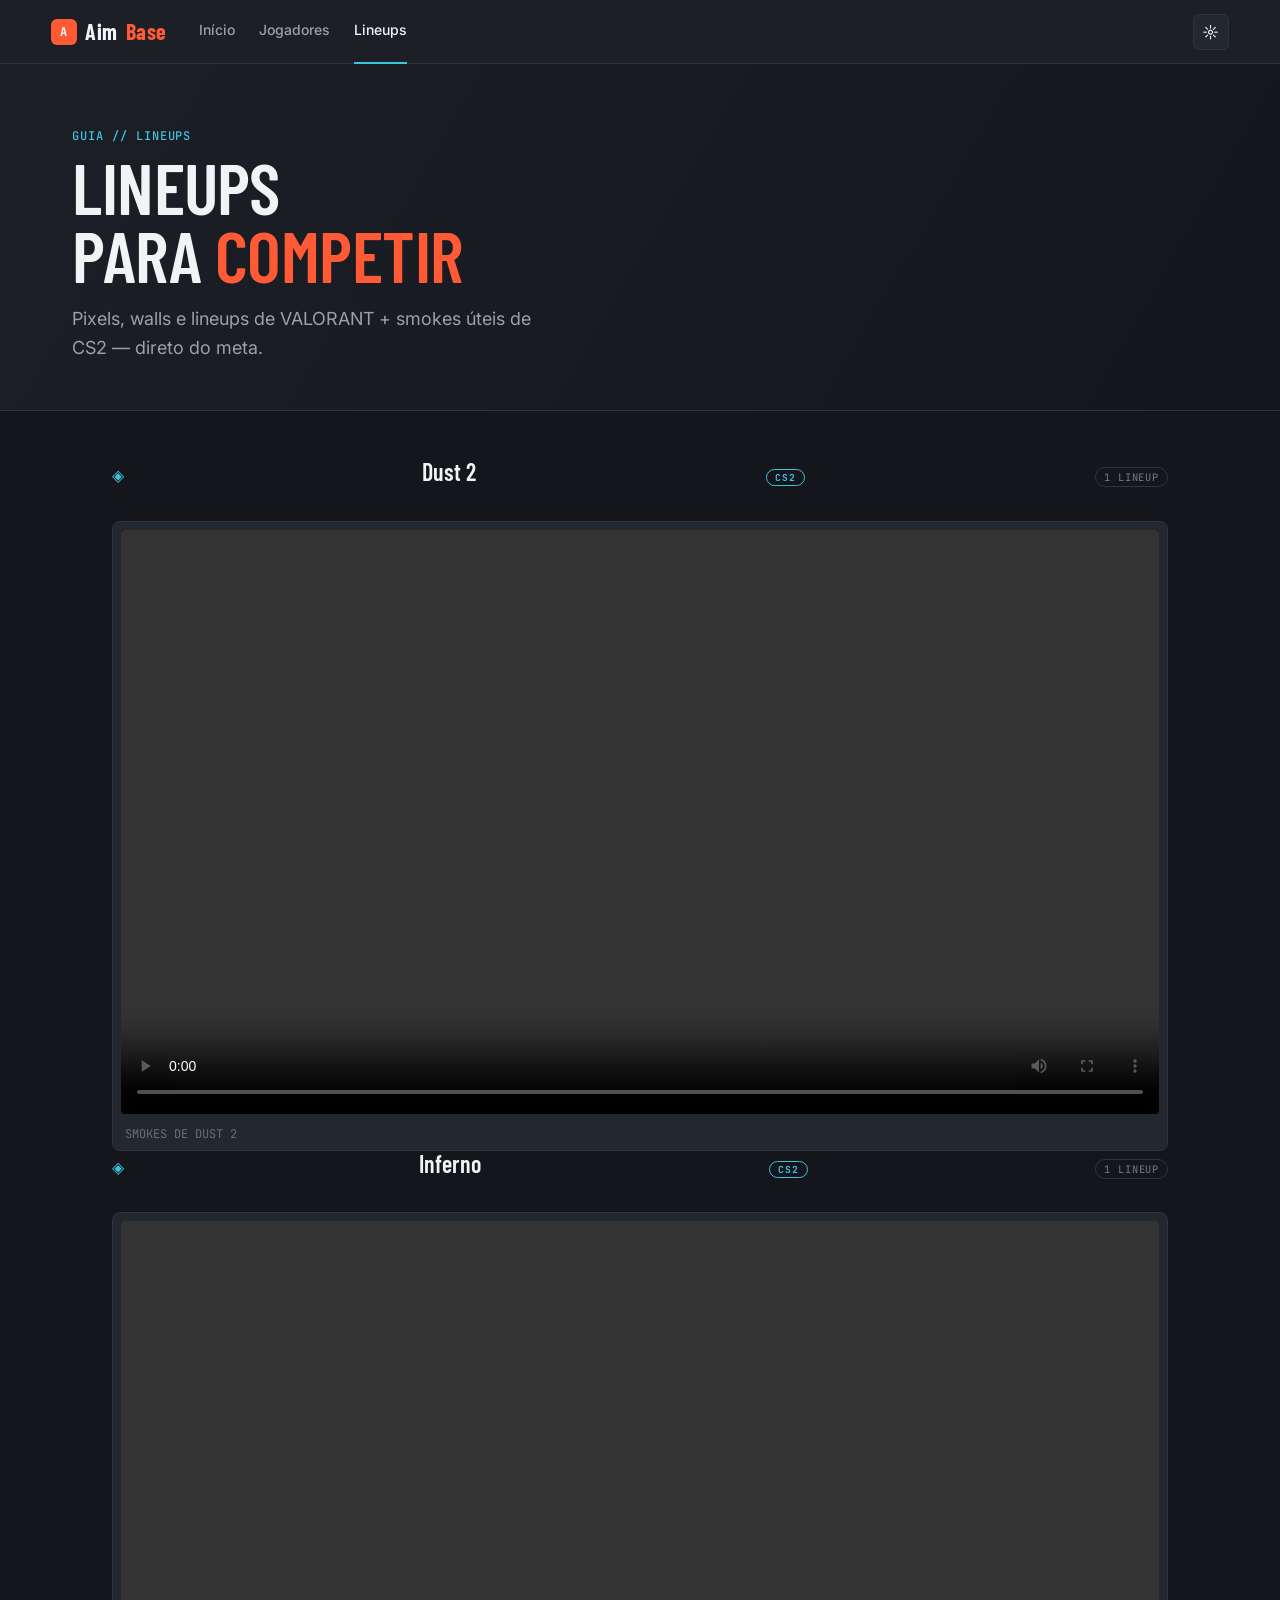
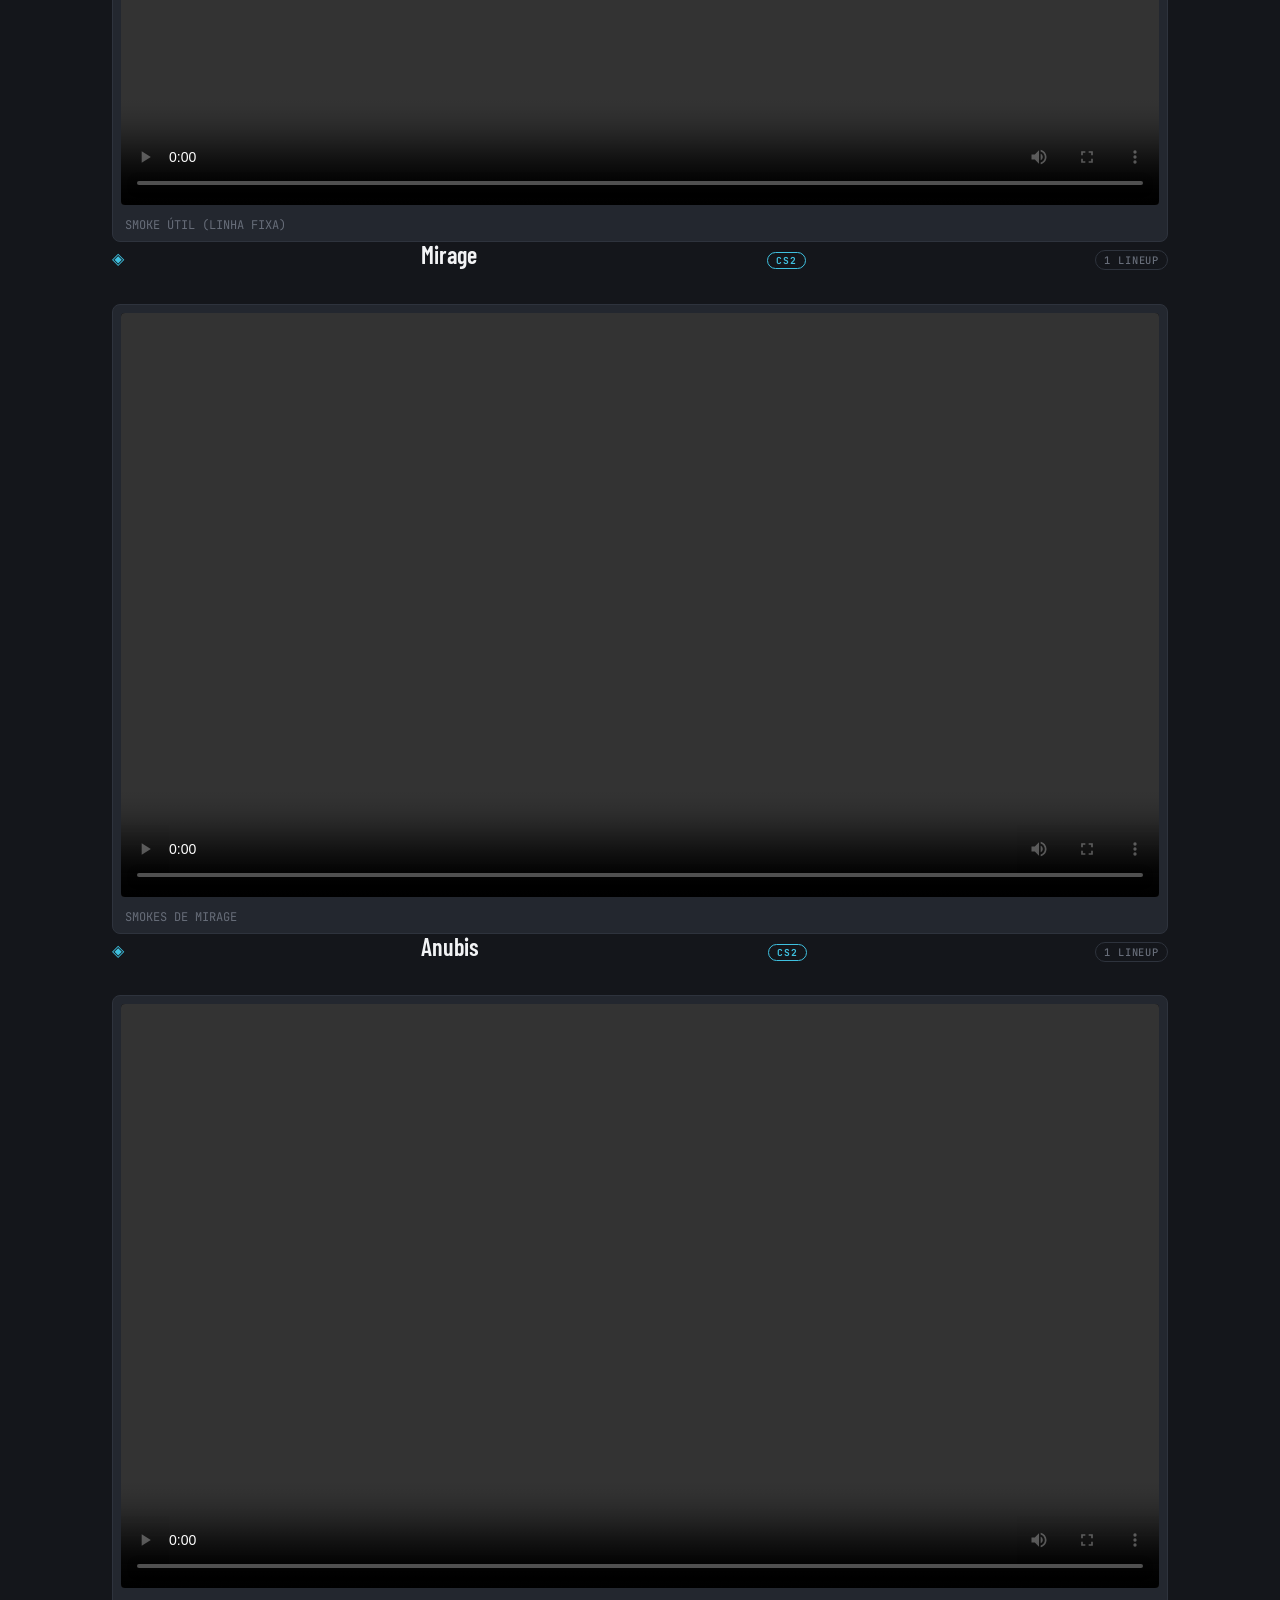
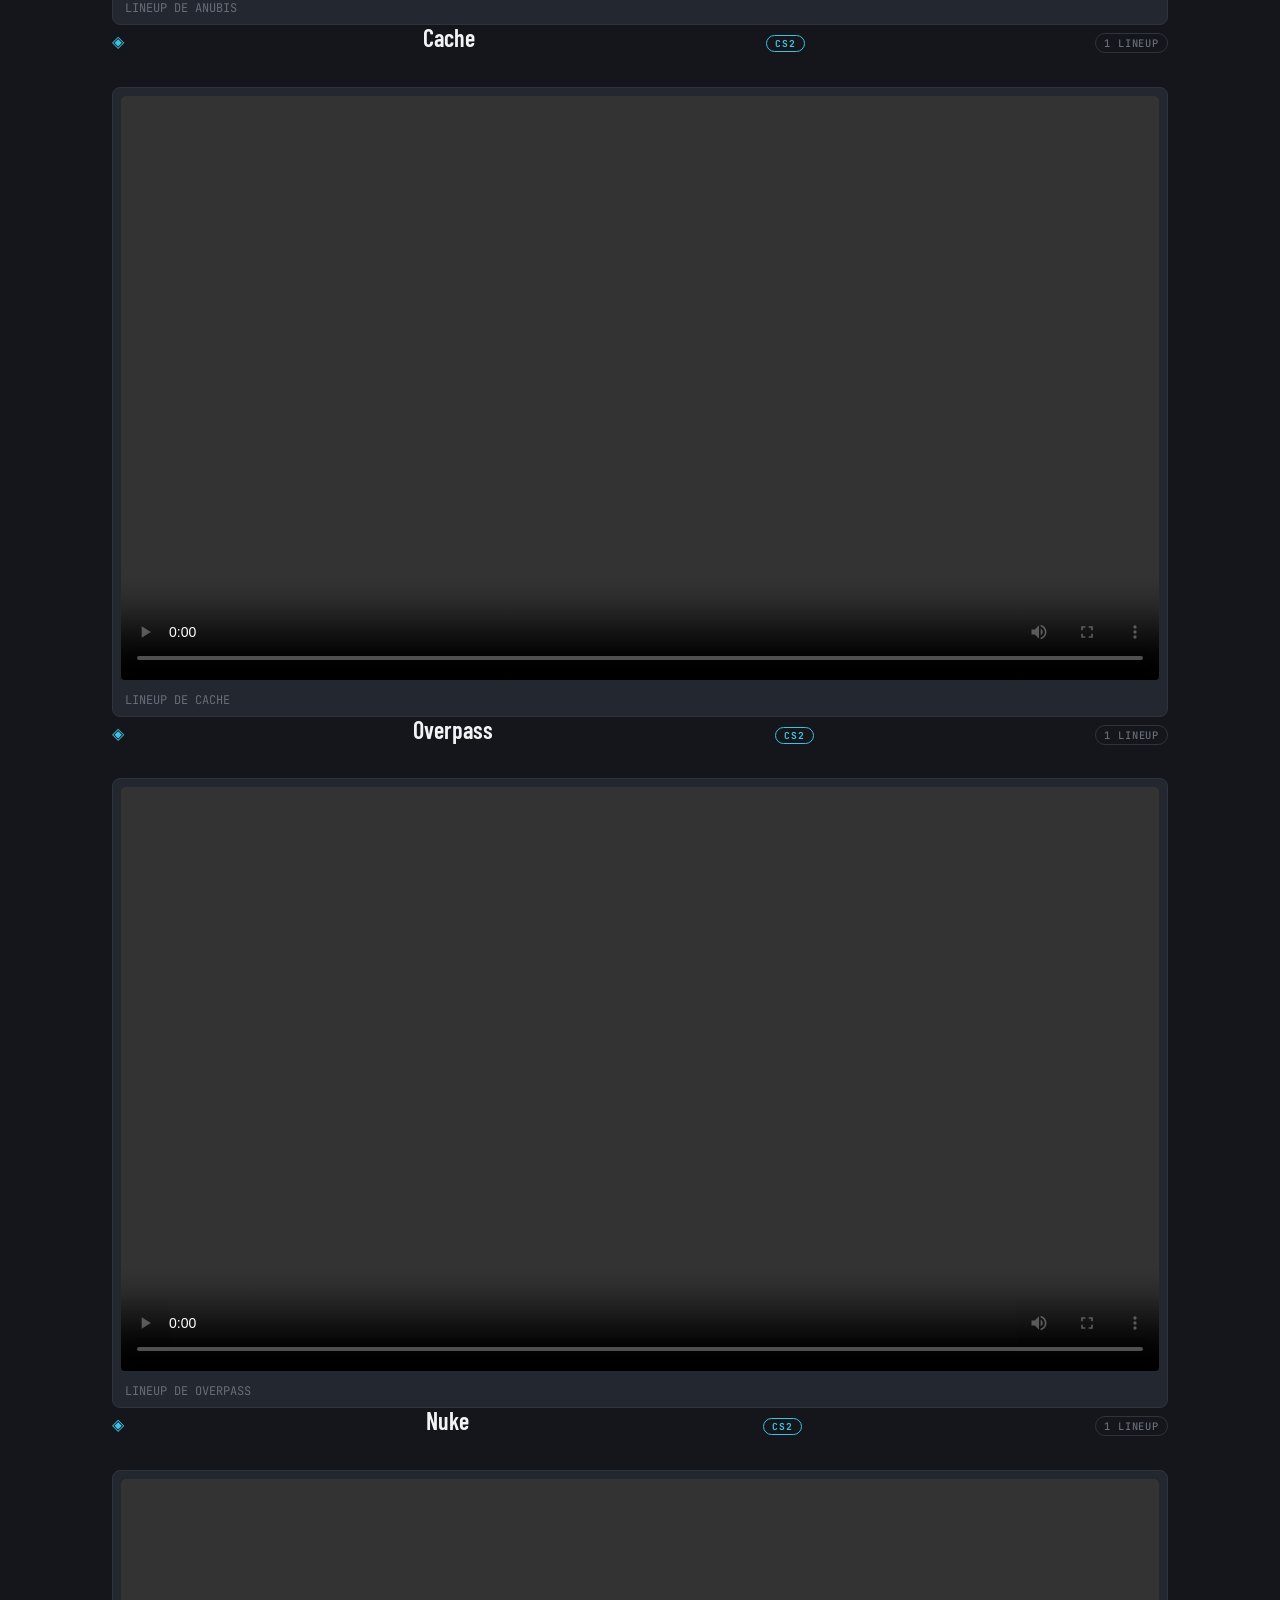
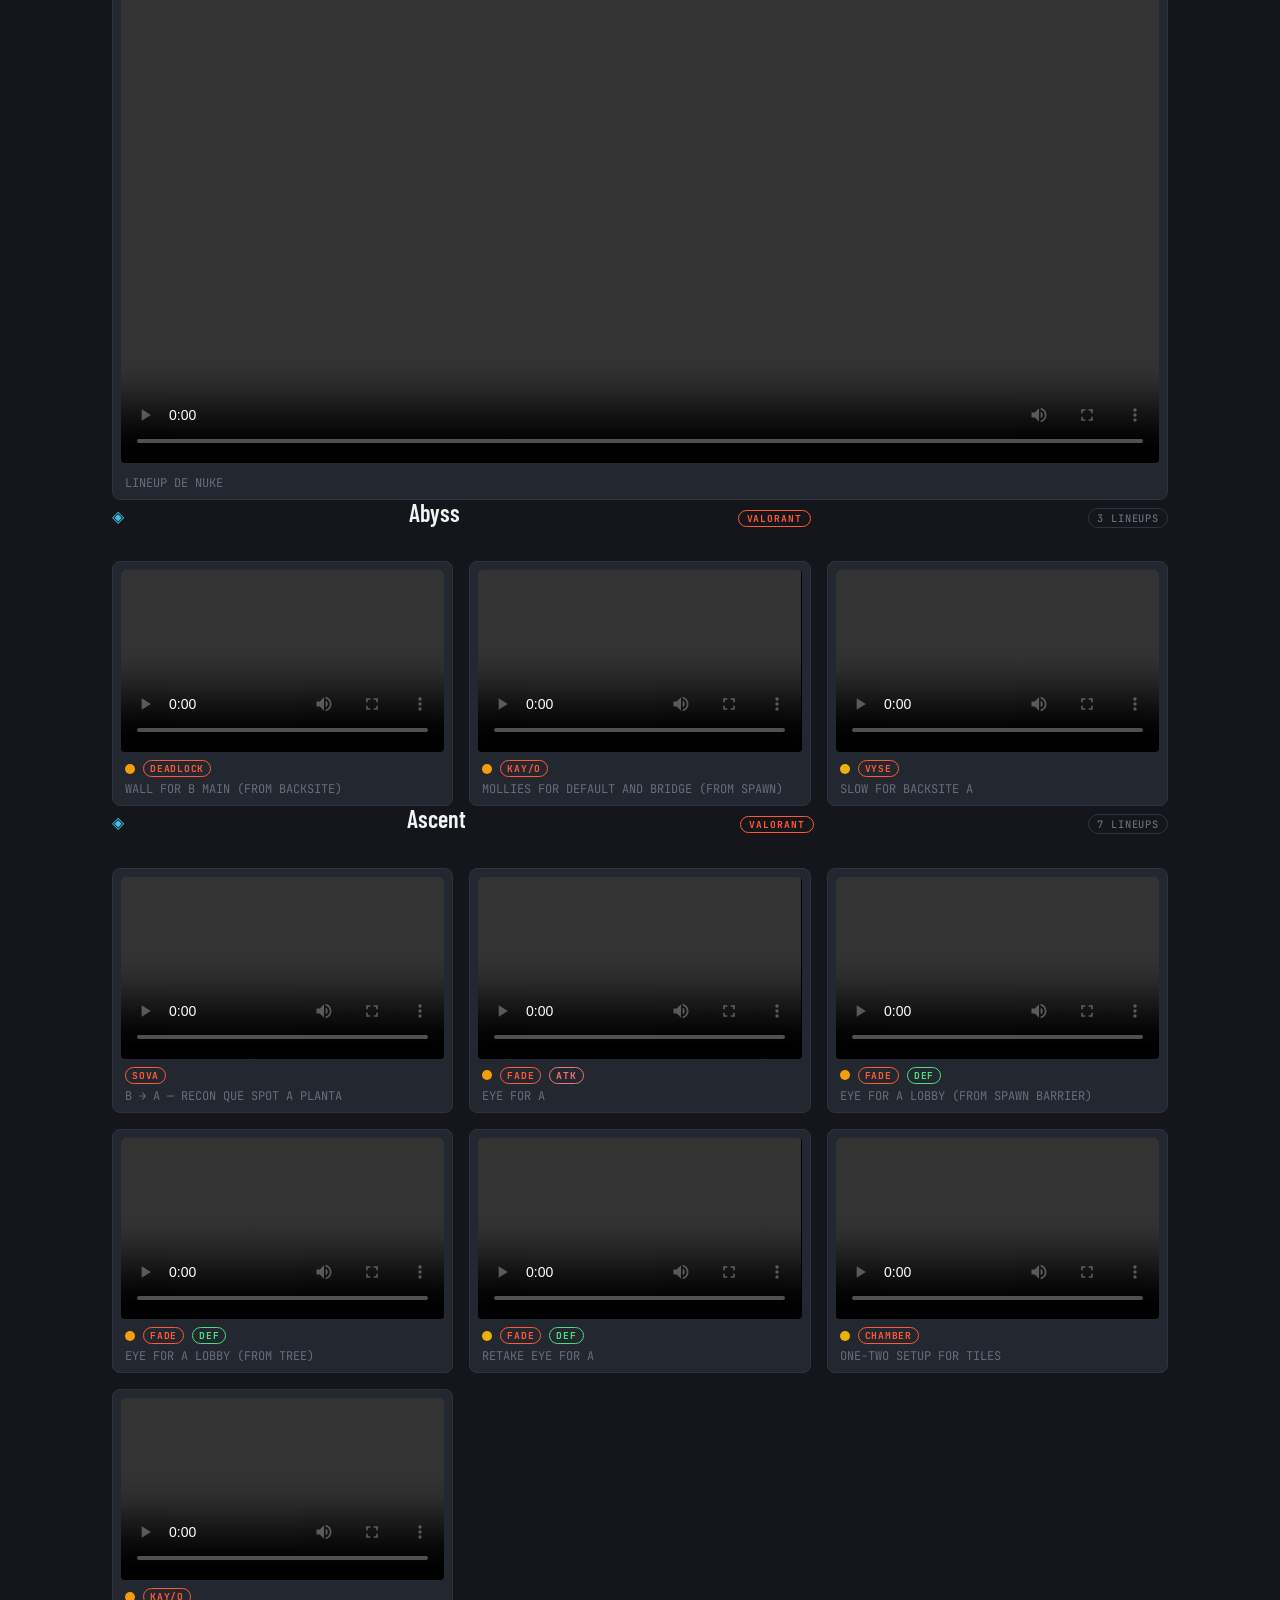
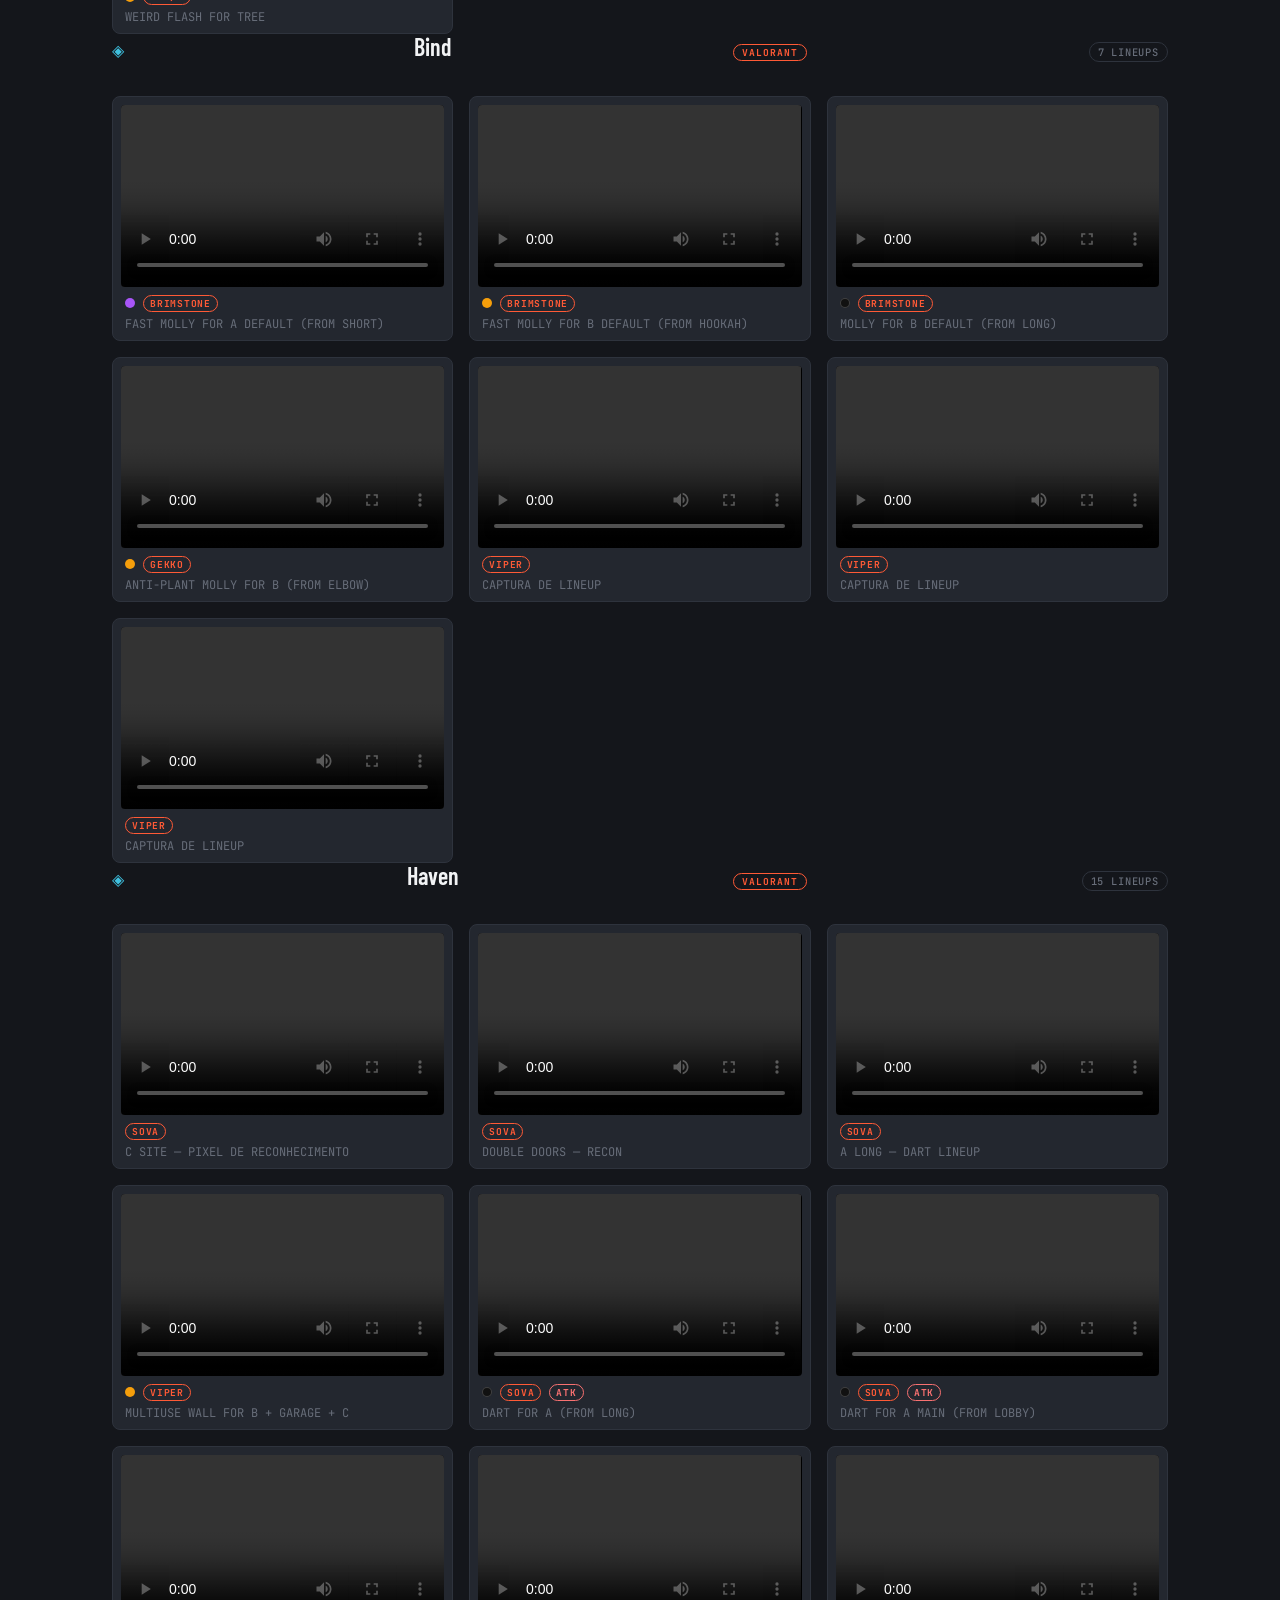
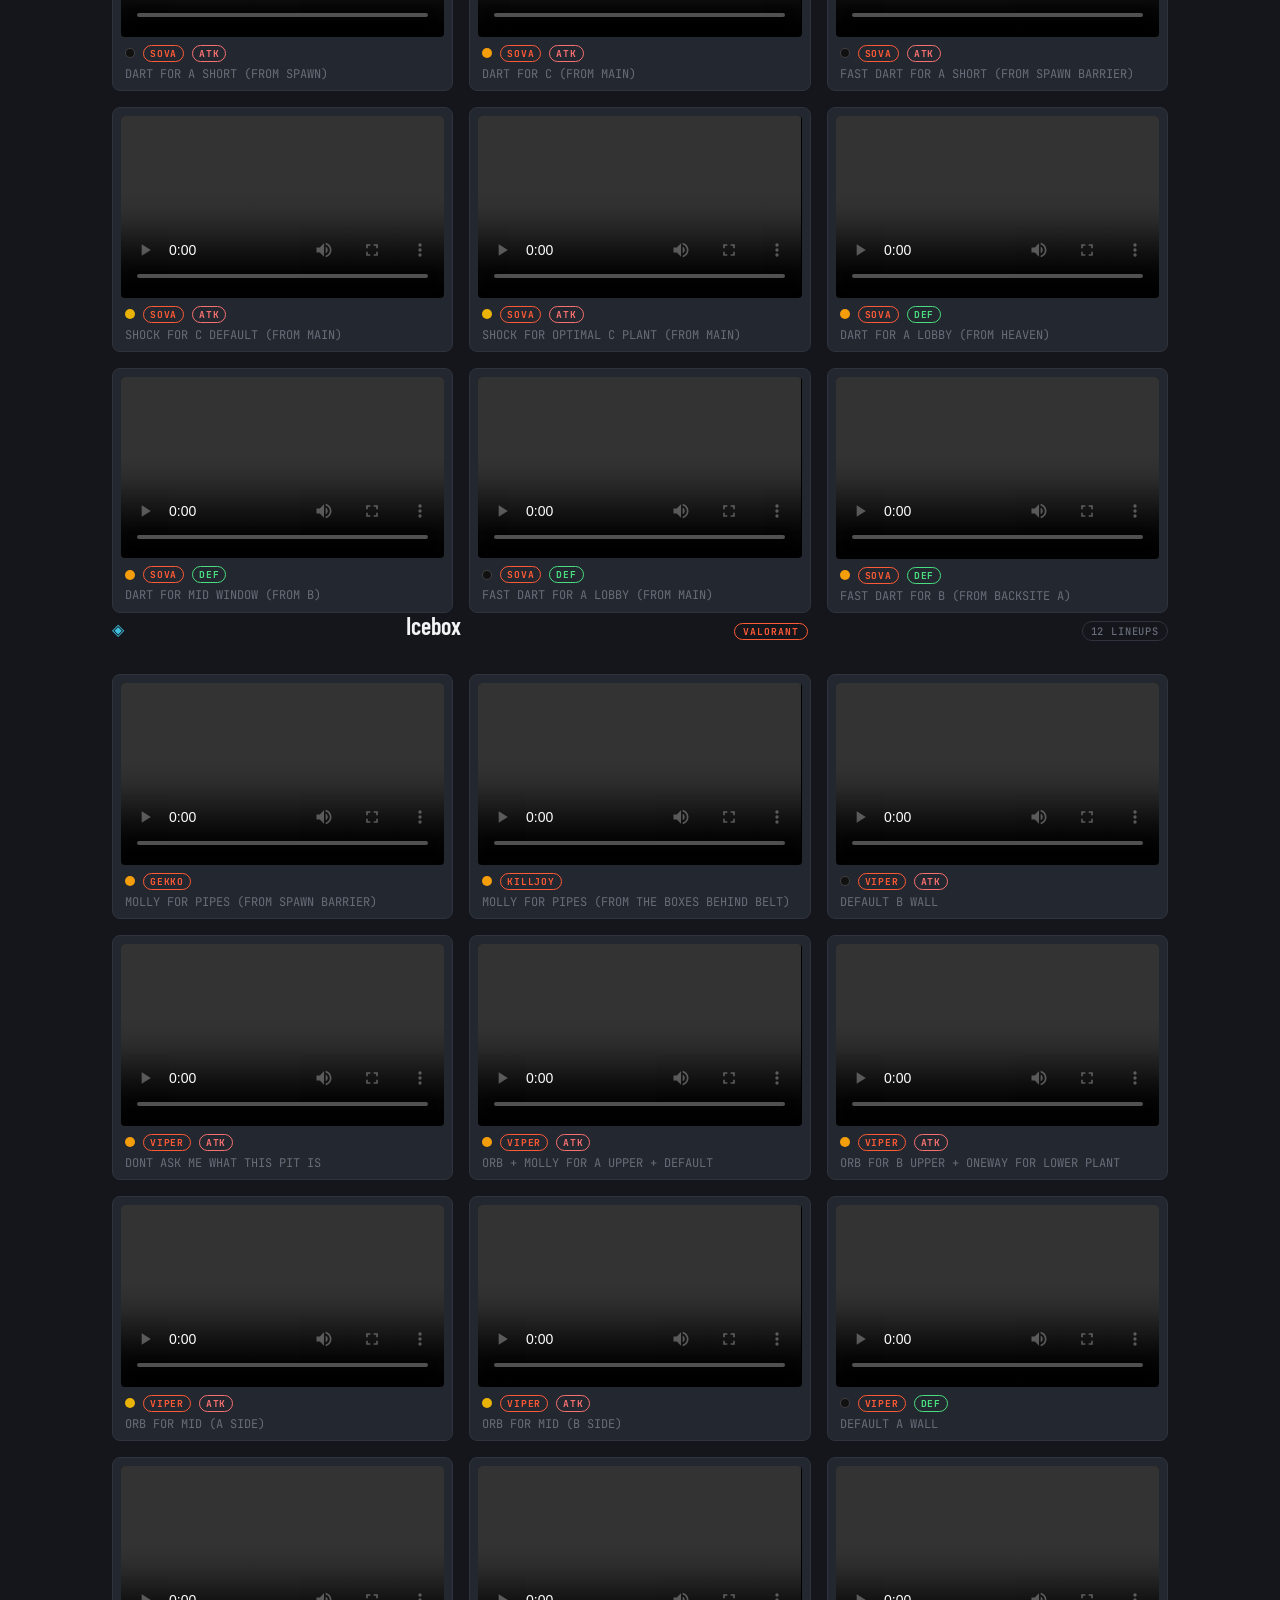
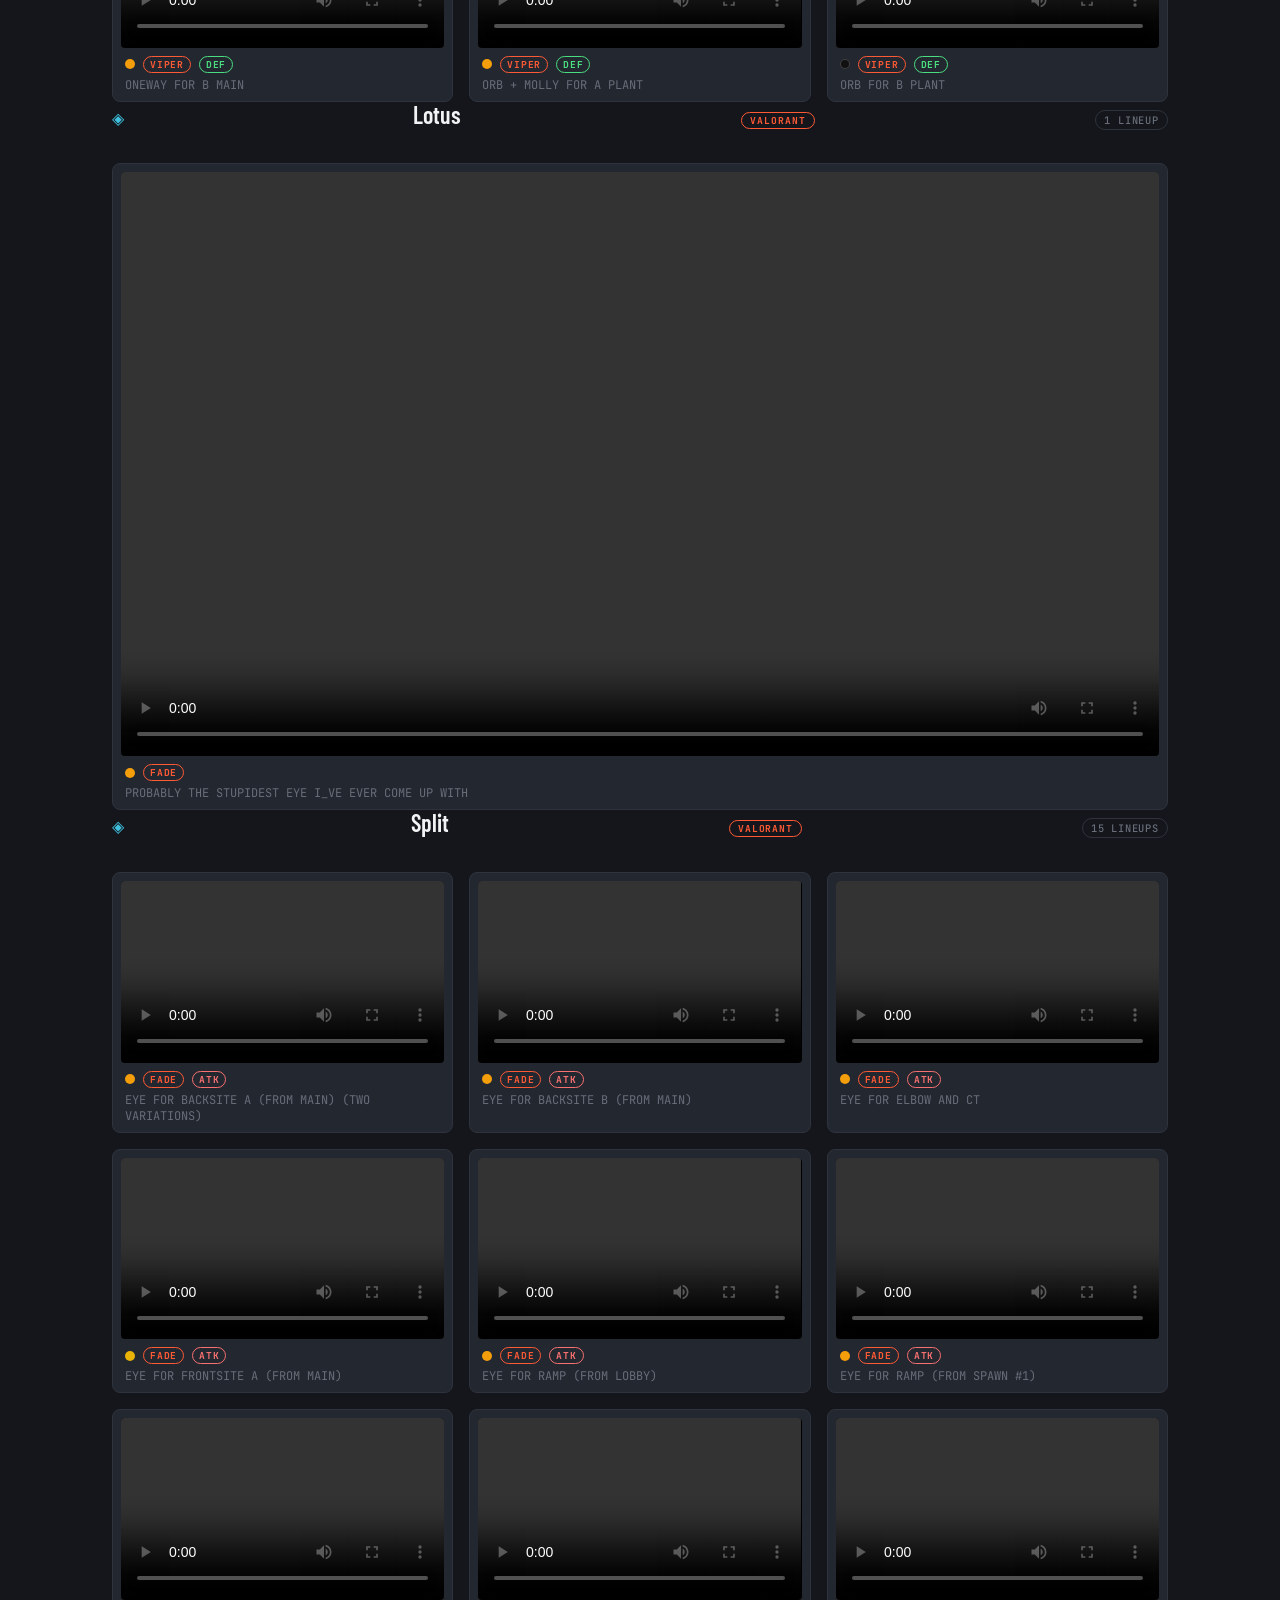
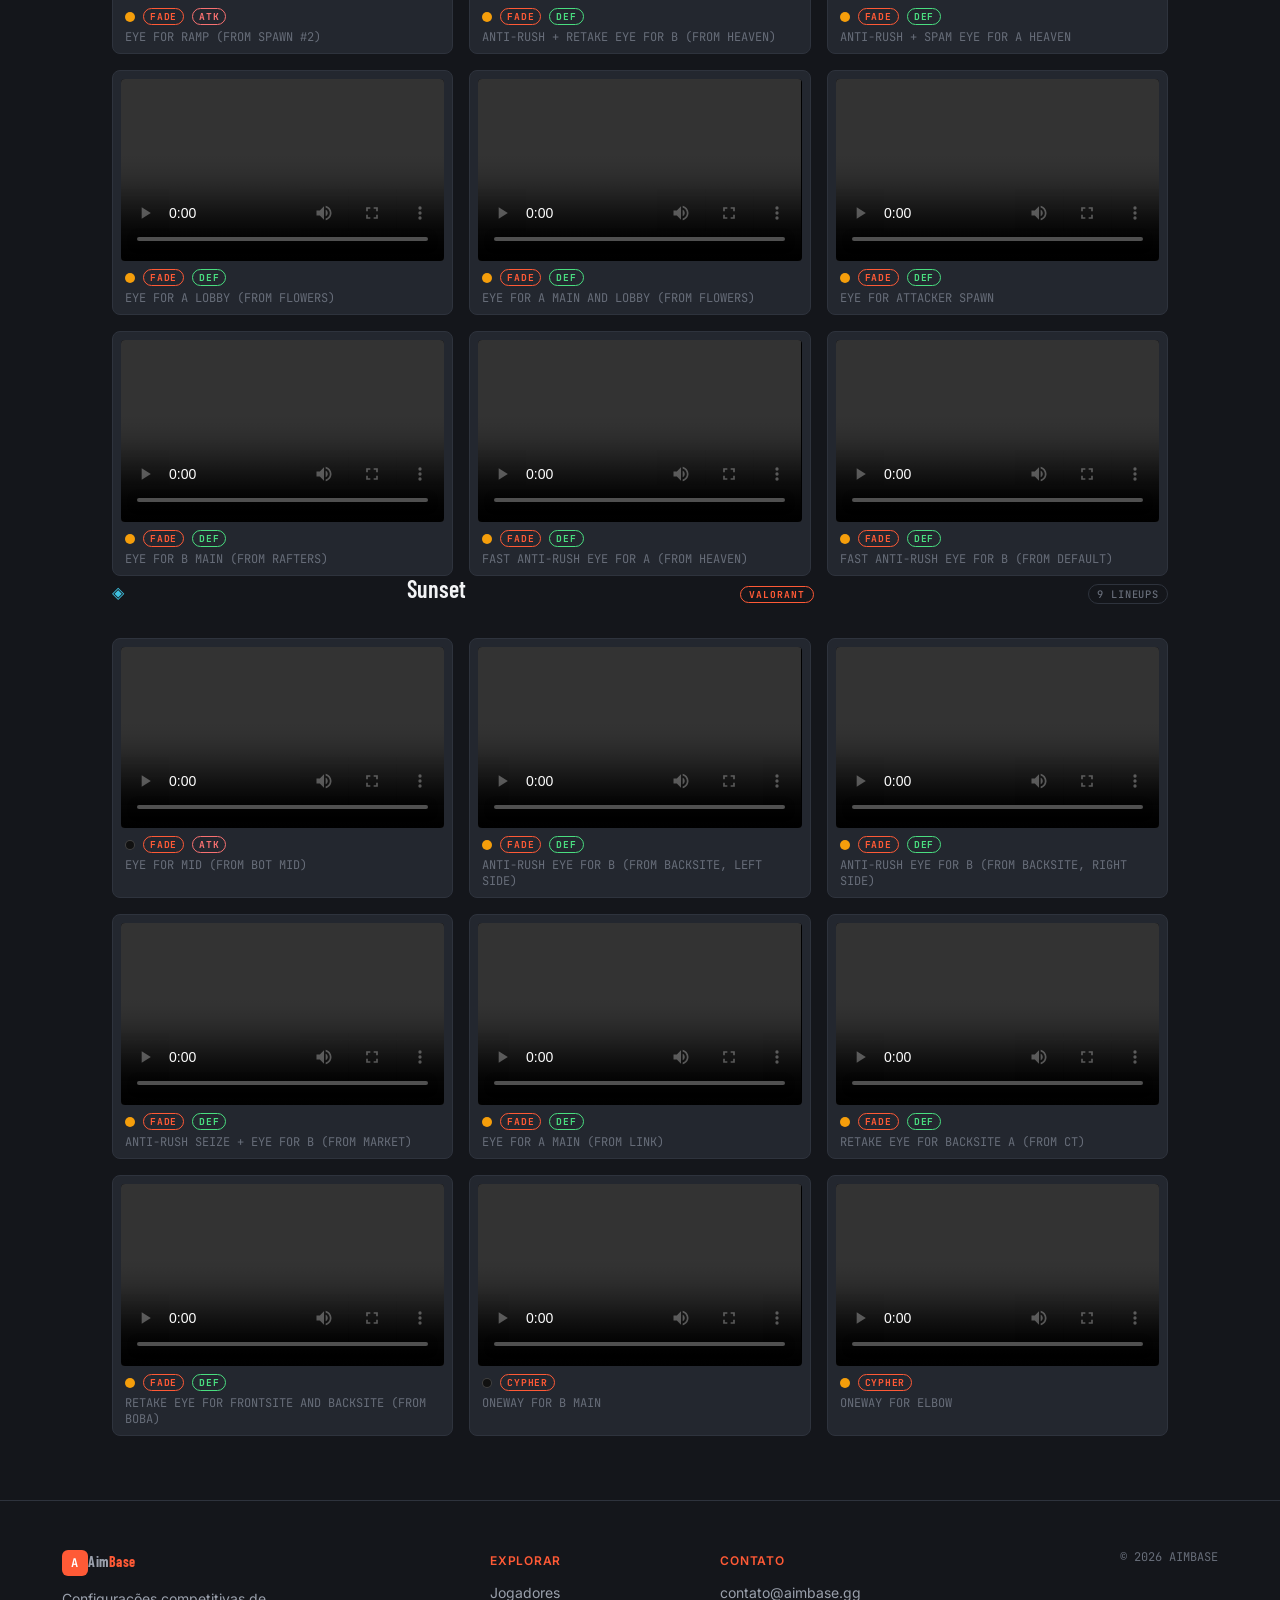
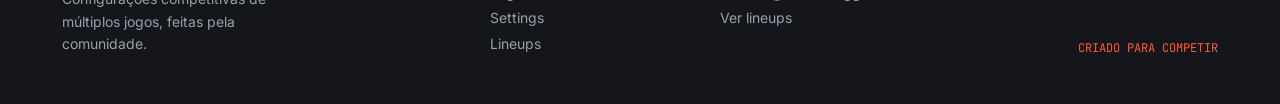
==== lineups.html @ 8f4bcffe "feat: página de lineups (VALORANT + CS2), crosshairs/pcSpecs de pros e .gitignore para vídeos - Pági" ====
<!doctype html>
<html lang="pt-BR">

<head>
  <meta charset="utf-8">
  <meta name="viewport" content="width=device-width, initial-scale=1">
  <title>Lineups — AimBase</title>
  <link rel="preconnect" href="https://fonts.googleapis.com">
  <link rel="preconnect" href="https://fonts.gstatic.com" crossorigin>
  <link
    href="https://fonts.googleapis.com/css2?family=Barlow+Condensed:wght@500;600;700&family=Inter:wght@400;500;600;700;800&family=JetBrains+Mono:wght@400;500;600&display=swap"
    rel="stylesheet">
  <link rel="stylesheet" href="assets/css/tokens.css">
  <link rel="stylesheet" href="assets/css/base.css">
  <link rel="stylesheet" href="assets/css/layout.css">
  <link rel="stylesheet" href="assets/css/components/buttons.css">
  <link rel="stylesheet" href="assets/css/components/forms.css">
  <link rel="stylesheet" href="assets/css/components/profile-hero.css">
  <link rel="stylesheet" href="assets/css/components/utility.css">
  <link rel="stylesheet" href="assets/css/pages/lineups.css">
  <link rel="stylesheet" href="assets/css/responsive.css">
</head>

<body data-page="lineups" class="dark">
  <header class="site-header">
    <a class="logo" href="index.html"><span class="logo-dot">A</span>Aim<span>Base</span></a>
    <nav class="top-nav" aria-label="Navegação principal"><a href="index.html">Início</a><a
        href="index.html#players">Jogadores</a><a class="active" href="#lineups">Lineups</a></nav>
    <div class="header-tools">
      <button class="theme-toggle" id="themeToggle" type="button" aria-label="Alternar tema">☼</button>
    </div>
  </header>

  <section class="lineups-hero">
    <p class="kicker">GUIA // LINEUPS</p>
    <h1>LINEUPS<br>PARA <em>COMPETIR</em></h1>
    <p class="lineups-desc">Pixels, walls e lineups de VALORANT + smokes úteis de CS2 — direto do meta.</p>
  </section>

  <main class="lineups-layout" id="lineups">
    <div id="lineupMaps"></div>
  </main>

  <footer class="site-footer">
    <div class="footer-brand"><a class="logo" href="index.html"><span class="logo-dot">A</span>Aim<span>Base</span></a>
      <p>Configurações competitivas de múltiplos jogos, feitas pela comunidade.</p>
    </div>
    <div>
      <h3>Explorar</h3><a href="index.html#players">Jogadores</a><a href="index.html#settings">Settings</a><a
        href="#lineups">Lineups</a>
    </div>
    <div>
      <h3>Contato</h3><a href="mailto:contato@aimbase.gg">contato@aimbase.gg</a><a href="#lineups">Ver lineups</a>
    </div>
    <div class="footer-credit"><span>© 2026 AIMBASE</span><span>CRIADO PARA COMPETIR</span></div>
  </footer>

  <div class="toast" id="toast" role="status"></div>
  <script src="data.js"></script>
  <script src="shared.js"></script>
  <script src="assets/js/lineups.js"></script>
</body>

</html>
---- assets/css/tokens.css ----
/* ============================================================
   AimBase — Design Tokens
   Paleta de marca, tipografia, espaçamento e breakpoints.
   ============================================================ */

/* ----- Paleta (tema escuro padrão) ----- */
:root {
  /* Superfícies */
  --bg-base:        #14161B;
  --bg-surface:      #1C1F26;
  --bg-surface-alt:  #23272F;
  --border-subtle:   #2E333D;

  /* Texto */
  --text-primary:    #F2F3F5;
  --text-secondary:  #9AA0AC;
  --text-muted:      #676D79;

  /* Acentos */
  --accent-primary:  #FF5A36;
  --accent-secondary:#3FC1E0;
  --accent-success:  #4ADE80;
  --accent-danger:   #F87171;

  /* Ciano para foco/links (estado) */
  --focus-ring:      #3FC1E0;

  /* ----- Aliases legados (compat com seletores existentes) ----- */
  --red:        var(--accent-primary);
  --red-dark:   #D84315;
  --ink:        var(--bg-base);
  --panel:      var(--bg-surface);
  --panel-2:    var(--bg-surface-alt);
  --line:       var(--border-subtle);
  --text:       var(--text-primary);
  --muted:      var(--text-secondary);
  --canvas:     var(--bg-base);

  /* ----- Tipografia ----- */
  --font-display: 'Barlow Condensed', 'Oswald', sans-serif;
  --font-sans:    'Inter', Arial, sans-serif;
  --font-mono:    'JetBrains Mono', 'DM Mono', monospace;

  --fs-xs:   0.75rem;
  --fs-sm:   0.875rem;
  --fs-base: 1rem;
  --fs-lg:   1.125rem;
  --fs-xl:   1.5rem;
  --fs-2xl:  2rem;
  --fs-3xl:  2.75rem;

  /* ----- Espaçamento (escala de 4px) ----- */
  --space-1: 4px;
  --space-2: 8px;
  --space-3: 12px;
  --space-4: 16px;
  --space-5: 24px;
  --space-6: 32px;
  --space-7: 48px;
  --space-8: 64px;

  /* ----- Radii ----- */
  --radius-card:   8px;
  --radius-btn:    6px;
  --radius-badge:  999px;
  --radius-input:  6px;

  /* ----- Elevação (sutil e funcional) ----- */
  --shadow-card:     0 1px 0 var(--border-subtle);
  --shadow-card-hov: 0 8px 24px rgba(0,0,0,.35);
  --shadow-modal:    0 28px 80px rgba(0,0,0,.6);

  /* ----- Transições ----- */
  --t-fast: 150ms ease;
  --t-med:  250ms ease;

  /* ----- Breakpoints ----- */
  --bp-sm: 480px;
  --bp-md: 768px;
  --bp-lg: 1024px;
  --bp-xl: 1280px;
}

/* ----- Modo claro ----- */
body:not(.dark) {
  --bg-base:        #F4F5F7;
  --bg-surface:     #FFFFFF;
  --bg-surface-alt: #EDEFF3;
  --border-subtle:  #D8DBE0;

  --text-primary:   #16181D;
  --text-secondary: #4B525E;
  --text-muted:     #6B7280;

  --accent-primary: #E2481F;
  --accent-secondary:#0F9BC4;
  --accent-danger:  #DC2626;
  --focus-ring:     #0F9BC4;

  --red:      var(--accent-primary);
  --ink:      var(--bg-base);
  --panel:    var(--bg-surface);
  --panel-2:  var(--bg-surface-alt);
  --line:     var(--border-subtle);
  --text:     var(--text-primary);
  --muted:    var(--text-secondary);
  --canvas:   var(--bg-base);

  --shadow-card:     0 1px 2px rgba(0,0,0,.06);
  --shadow-card-hov: 0 8px 24px rgba(0,0,0,.12);
  --shadow-modal:    0 28px 80px rgba(0,0,0,.25);
}
---- assets/css/base.css ----
/* ============================================================
   AimBase — Base
   Reset, tipografia base, elementos globais, acessibilidade.
   ============================================================ */

*,
*::before,
*::after {
  box-sizing: border-box;
}

html {
  scroll-behavior: smooth;
  -webkit-text-size-adjust: 100%;
}

body {
  margin: 0;
  background: var(--bg-base);
  color: var(--text-primary);
  font-family: var(--font-sans);
  font-size: var(--fs-base);
  line-height: 1.6;
  -webkit-font-smoothing: antialiased;
}

h1, h2, h3, h4 {
  margin: 0;
  font-family: var(--font-display);
  font-weight: 600;
  line-height: 1.1;
  color: var(--text-primary);
}

p {
  margin: 0;
}

a {
  color: var(--accent-secondary);
  text-decoration: none;
}

a:hover {
  color: var(--accent-primary);
}

/* ----- Foco visível customizado (acessibilidade) ----- */
:focus-visible {
  outline: 2px solid var(--focus-ring);
  outline-offset: 2px;
  border-radius: var(--radius-btn);
}

button,
input,
select,
textarea {
  font-family: inherit;
  font-size: inherit;
}

img,
video {
  max-width: 100%;
  display: block;
}

code {
  font-family: var(--font-mono);
}

/* Texto corrido limitado ao line-length confortável */
.text-flow {
  max-width: 65ch;
}

/* ----- Utilidade compartilhada: kicker/label de seção ----- */
.kicker {
  font: 500 0.75rem var(--font-mono);
  color: var(--accent-secondary);
  text-transform: uppercase;
  letter-spacing: 0.08em;
  margin: 0 0 var(--space-2);
}

/* ----- prefers-reduced-motion ----- */
@media (prefers-reduced-motion: reduce) {
  *,
  *::before,
  *::after {
    animation-duration: 0.001ms !important;
    animation-iteration-count: 1 !important;
    transition-duration: 0.001ms !important;
    scroll-behavior: auto !important;
  }
}
---- assets/css/layout.css ----
/* ============================================================
   AimBase — Layout
   Containers, header, footer, navegação, grids de página.
   ============================================================ */

/* ----- Containers ----- */
.layout {
  max-width: 1260px;
  margin: 0 auto;
  padding: var(--space-7) clamp(18px, 4vw, 52px) var(--space-7);
  display: flex;
  flex-direction: column;
  gap: var(--space-6);
}

.profile-layout {
  max-width: 1100px;
  margin: 0 auto;
  padding: var(--space-6) clamp(18px, 4vw, 45px) var(--space-7);
}

/* ----- Header ----- */
.site-header {
  height: 64px;
  background: var(--bg-surface);
  border-bottom: 1px solid var(--border-subtle);
  display: flex;
  align-items: center;
  padding: 0 clamp(18px, 4vw, 64px);
  gap: var(--space-6);
  position: sticky;
  top: 0;
  z-index: 20;
}

.logo {
  color: var(--text-primary);
  font-family: var(--font-display);
  font-weight: 700;
  font-size: 22px;
  letter-spacing: 0.5px;
  text-decoration: none;
  display: inline-flex;
  align-items: center;
  gap: var(--space-2);
}

.logo span:not(.logo-dot) {
  color: var(--accent-primary);
}

.logo-dot {
  display: inline-grid;
  place-items: center;
  width: 26px;
  height: 26px;
  background: var(--accent-primary);
  color: #fff;
  font: 700 12px var(--font-mono);
  border-radius: var(--radius-btn);
}

/* ----- Nav ----- */
.top-nav {
  display: flex;
  align-items: center;
  gap: var(--space-5);
  height: 100%;
}

.top-nav a {
  display: grid;
  place-items: center;
  text-decoration: none;
  color: var(--text-secondary);
  font-weight: 500;
  font-size: var(--fs-sm);
  height: 64px;
  border-bottom: 2px solid transparent;
}

.top-nav a.active,
.top-nav a:hover {
  color: var(--text-primary);
  border-color: var(--accent-secondary);
}

.header-tools {
  margin-left: auto;
  display: flex;
  align-items: center;
  gap: var(--space-2);
}

/* ----- Header search ----- */
.header-search {
  height: 36px;
  width: 225px;
  display: flex;
  align-items: center;
  gap: var(--space-2);
  padding: 0 var(--space-3);
  border: 1px solid var(--border-subtle);
  border-radius: var(--radius-input);
  background: var(--bg-surface-alt);
  color: var(--accent-secondary);
  transition: border-color var(--t-fast);
}

.header-search:focus-within {
  border-color: var(--focus-ring);
}

.header-search input {
  width: 100%;
  border: 0;
  background: transparent;
  outline: 0;
  color: var(--text-primary);
  font-size: var(--fs-sm);
}

.header-search input::placeholder {
  color: var(--text-muted);
}

/* ----- Botões de tema/adição ----- */
.theme-toggle,
.add-player,
.close-modal {
  border: 1px solid var(--border-subtle);
  background: var(--bg-surface-alt);
  color: var(--text-primary);
  cursor: pointer;
  border-radius: var(--radius-btn);
}

.theme-toggle {
  width: 36px;
  height: 36px;
}

/* ----- Footer ----- */
.site-footer {
  border-top: 1px solid var(--border-subtle);
  background: var(--bg-base);
  padding: var(--space-7) max(20px, calc((100% - 1156px) / 2));
  display: grid;
  grid-template-columns: 2fr 1fr 1fr 1.35fr;
  gap: var(--space-6);
}

.footer-brand p {
  max-width: 250px;
  color: var(--text-secondary);
  font-size: var(--fs-sm);
  line-height: 1.6;
  margin: var(--space-3) 0 0;
}

.site-footer h3 {
  font: 600 0.75rem var(--font-sans);
  color: var(--accent-primary);
  letter-spacing: 0.06em;
  text-transform: uppercase;
  margin: 4px 0 var(--space-3);
}

.site-footer a {
  display: block;
  width: max-content;
  max-width: 100%;
  color: var(--text-secondary);
  font-size: var(--fs-sm);
  line-height: 1.8;
}

.site-footer a:hover {
  color: var(--text-primary);
}

.footer-credit {
  display: flex;
  flex-direction: column;
  justify-content: space-between;
  align-items: flex-end;
  color: var(--text-muted);
  font: 400 0.75rem var(--font-mono);
  text-align: right;
}

.footer-credit span:last-child {
  color: var(--accent-primary);
}

/* ----- Mobile nav ----- */
.mobile-nav {
  display: none;
}

/* ----- Breadcrumb ----- */
.breadcrumb {
  font: 500 0.75rem var(--font-mono);
  color: var(--text-muted);
  text-transform: uppercase;
  letter-spacing: 0.05em;
}

.breadcrumb span {
  color: var(--border-subtle);
  margin: 0 6px;
}

.breadcrumb b {
  color: var(--text-primary);
  font-weight: 500;
}

.back-link {
  display: inline-block;
  color: var(--text-secondary);
  font-size: var(--fs-sm);
  margin-bottom: var(--space-4);
}

.back-link:hover {
  color: var(--accent-primary);
}
---- assets/css/components/buttons.css ----
/* ============================================================
   AimBase — Botões
   ============================================================ */

/* Botão primário (CTA principal) — usa accent de forma moderada */
.btn,
.hero-cta,
.copy-all,
.save-player,
.auth-submit,
.comment-form button,
.copy-code {
  display: inline-flex;
  align-items: center;
  justify-content: center;
  gap: var(--space-2);
  border: 0;
  border-radius: var(--radius-btn);
  padding: 10px 16px;
  cursor: pointer;
  font-family: var(--font-sans);
  font-weight: 600;
  font-size: var(--fs-sm);
  text-transform: uppercase;
  letter-spacing: 0.04em;
  transition: background-color var(--t-fast), border-color var(--t-fast), transform var(--t-fast);
}

.btn { background: var(--bg-surface-alt); color: var(--text-primary); }

.btn-primary,
.hero-cta,
.copy-all,
.save-player,
.auth-submit {
  background: var(--accent-primary);
  color: #fff;
}

.btn-primary:hover,
.hero-cta:hover,
.copy-all:hover,
.save-player:hover,
.auth-submit:hover {
  background: #E2481F;
}

.btn-danger {
  background: transparent;
  border: 1px solid var(--accent-danger);
  color: var(--accent-danger);
}

.btn:hover {
  filter: brightness(1.08);
}

.btn:active,
.hero-cta:active,
.copy-all:active {
  transform: translateY(1px);
}
---- assets/css/components/forms.css ----
/* ============================================================
   AimBase — Formulários
   Inputs, select, textarea, campos de autenticação.
   ============================================================ */

.form-grid {
  display: grid;
  gap: var(--space-4);
}

.form-grid label {
  display: grid;
  gap: var(--space-1);
  font-size: var(--fs-sm);
  font-weight: 500;
  color: var(--text-secondary);
}

.form-grid input,
.form-grid select,
.auth-field input,
.comment-form input,
.comment-form textarea,
.admin-form input,
.admin-form select,
.admin-form textarea {
  width: 100%;
  border: 1px solid var(--border-subtle);
  background: var(--bg-surface-alt);
  color: var(--text-primary);
  padding: 10px 12px;
  border-radius: var(--radius-input);
  font-size: var(--fs-sm);
  outline: none;
  transition: border-color var(--t-fast), box-shadow var(--t-fast);
}

textarea {
  resize: vertical;
}

.form-grid input:focus,
.form-grid select:focus,
.auth-field:focus-within,
.comment-form input:focus,
.comment-form textarea:focus,
.admin-form input:focus,
.admin-form select:focus,
.admin-form textarea:focus {
  border-color: var(--focus-ring);
  box-shadow: 0 0 0 3px rgba(63, 193, 224, 0.15);
}

.form-field-error {
  color: var(--accent-danger);
  font-size: var(--fs-xs);
  margin-top: 4px;
}

/* ----- Modal de autenticação ----- */
.auth-modal,
.player-modal {
  width: min(100% - 30px, 440px);
  margin: auto;
  padding: 0;
  border: 1px solid var(--border-subtle);
  border-radius: var(--radius-card);
  background: var(--bg-surface);
  color: var(--text-primary);
  box-shadow: var(--shadow-modal);
}

.auth-modal::backdrop,
.player-modal::backdrop {
  background: rgba(0, 0, 0, 0.7);
  backdrop-filter: blur(4px);
}

.auth-card {
  position: relative;
  padding: var(--space-6);
}

.auth-close,
.close-modal {
  position: absolute;
  right: var(--space-3);
  top: var(--space-3);
  width: 32px;
  height: 32px;
  border: 1px solid var(--border-subtle);
  background: transparent;
  color: var(--text-secondary);
  font-size: 18px;
  line-height: 1;
  cursor: pointer;
  border-radius: var(--radius-btn);
}

.auth-close:hover,
.close-modal:hover {
  color: var(--text-primary);
  border-color: var(--focus-ring);
}

.auth-card h2,
.modal-head h2 {
  margin: 0;
  font-size: var(--fs-2xl);
  font-weight: 600;
}

.auth-field {
  display: flex;
  align-items: center;
  border: 1px solid var(--border-subtle);
  border-radius: var(--radius-input);
  background: var(--bg-surface-alt);
  transition: border-color var(--t-fast);
}

.auth-field span {
  width: 42px;
  color: var(--accent-secondary);
  text-align: center;
  font-size: 16px;
}

.auth-field input {
  border: 0;
  background: transparent;
  padding-left: 0;
}

.auth-divider {
  display: flex;
  align-items: center;
  gap: var(--space-3);
  margin: var(--space-5) 0 var(--space-3);
  color: var(--text-muted);
  font-size: var(--fs-xs);
}

.auth-divider::before,
.auth-divider::after {
  content: "";
  flex: 1;
  height: 1px;
  background: var(--border-subtle);
}

.auth-providers {
  display: grid;
  gap: var(--space-2);
}

.auth-providers button {
  display: flex;
  align-items: center;
  justify-content: center;
  gap: var(--space-2);
  border: 1px solid var(--border-subtle);
  background: transparent;
  color: var(--text-secondary);
  padding: 11px;
  border-radius: var(--radius-btn);
  cursor: pointer;
  font-size: var(--fs-sm);
}

.auth-providers button:hover {
  border-color: var(--focus-ring);
  color: var(--text-primary);
}

.auth-providers button b {
  color: var(--accent-secondary);
  font-weight: 700;
}

.auth-providers button[data-provider]::after {
  content: "em breve";
  font-size: var(--fs-xs);
  color: var(--text-muted);
  border: 1px solid var(--border-subtle);
  border-radius: var(--radius-badge);
  padding: 1px 8px;
}

.auth-footer {
  margin-top: var(--space-4);
  font-size: var(--fs-sm);
  color: var(--text-secondary);
}

.auth-footer button {
  border: 0;
  background: transparent;
  color: var(--accent-secondary);
  cursor: pointer;
  font-size: var(--fs-sm);
}

.auth-message[role="status"] {
  margin-top: var(--space-3);
  font-size: var(--fs-sm);
  color: var(--accent-danger);
}

/* ----- Modal de novo jogador ----- */
.player-modal form {
  padding: var(--space-6);
  display: grid;
  gap: var(--space-5);
}

.modal-head {
  display: flex;
  justify-content: space-between;
  align-items: flex-start;
  gap: var(--space-4);
}

.modal-head .close-modal {
  position: static;
  flex: none;
}
---- assets/css/components/profile-hero.css ----
/* ============================================================
   AimBase — Hero e seções do perfil do jogador
   ============================================================ */

/* ----- Hero compacto ----- */
.profile-card {
  position: relative;
  overflow: hidden;
  border: 1px solid var(--border-subtle);
  border-radius: var(--radius-card);
  background: linear-gradient(110deg, var(--bg-surface) 0%, var(--bg-surface-alt) 100%);
  padding: var(--space-6);
  display: grid;
  grid-template-columns: 132px 1fr auto;
  gap: var(--space-5);
  align-items: center;
}

.profile-photo {
  width: 132px;
  height: 164px;
  border-radius: var(--radius-card);
  background-size: cover;
  background-position: center;
  background-color: var(--bg-surface-alt);
}

.profile-info h1 {
  font-size: var(--fs-3xl);
  font-weight: 600;
  line-height: 1;
  margin-bottom: var(--space-1);
}

.profile-info .tag {
  color: var(--accent-secondary);
  font: 500 var(--fs-sm) var(--font-mono);
  margin-bottom: var(--space-4);
}

.profile-grid {
  display: flex;
  gap: var(--space-6);
}

.profile-grid > div small,
.player-meta small {
  display: block;
  color: var(--text-muted);
  font: 400 var(--fs-xs) var(--font-mono);
  text-transform: uppercase;
  margin-bottom: 2px;
}

.profile-grid > div strong,
.player-meta strong {
  font-size: var(--fs-sm);
  color: var(--text-primary);
}

.profile-team-logo {
  width: 18px;
  height: 18px;
  object-fit: contain;
  vertical-align: -3px;
  margin-right: 6px;
  border-radius: 4px;
}

/* ----- Meta (jogo, agente, redes) ----- */
.player-meta {
  display: flex;
  align-items: center;
  gap: var(--space-6);
  padding: var(--space-4);
  border: 1px solid var(--border-subtle);
  border-top: 0;
  border-radius: 0 0 var(--radius-card) var(--radius-card);
  background: var(--bg-surface-alt);
}

.player-social {
  display: flex;
  gap: var(--space-2);
  margin-left: auto;
  flex-wrap: wrap;
}

.player-social a {
  display: inline-flex;
  align-items: center;
  gap: 6px;
  border: 1px solid var(--border-subtle);
  background: var(--bg-surface);
  color: var(--text-primary);
  padding: 6px 10px;
  border-radius: var(--radius-badge);
  font-size: var(--fs-sm);
}

.player-social a:hover {
  border-color: var(--accent-secondary);
}

.player-social img {
  width: 15px;
  height: 15px;
  object-fit: contain;
}

/* ----- Blocos de seção ----- */
.settings-block {
  border: 1px solid var(--border-subtle);
  border-radius: var(--radius-card);
  background: var(--bg-surface);
  padding: var(--space-5);
  margin-top: var(--space-4);
}

.section-heading {
  display: flex;
  align-items: center;
  justify-content: space-between;
  gap: var(--space-4);
  margin-bottom: var(--space-4);
}

.section-heading h2 {
  font-size: var(--fs-xl);
  font-weight: 600;
}

.section-icon {
  color: var(--accent-secondary);
  margin-right: var(--space-2);
}

/* ----- Tabela de dados (mono) ----- */
.data-grid {
  display: grid;
  grid-template-columns: repeat(4, 1fr);
  border: 1px solid var(--border-subtle);
  border-radius: var(--radius-card);
  overflow: hidden;
}

.data-grid > div {
  padding: var(--space-4);
  border-right: 1px solid var(--border-subtle);
}

.data-grid > div:last-child {
  border-right: 0;
}

.data-grid small {
  display: block;
  color: var(--text-muted);
  font: 400 var(--fs-xs) var(--font-mono);
  text-transform: uppercase;
  margin-bottom: var(--space-1);
}

.data-grid strong {
  font: 600 var(--fs-xl) var(--font-mono);
  color: var(--text-primary);
}

/* ----- Retícula ----- */
.crosshair-preview {
  background: var(--bg-base);
  border: 1px solid var(--border-subtle);
  border-radius: var(--radius-card);
  padding: var(--space-5);
  display: flex;
  justify-content: center;
  margin-bottom: var(--space-4);
}

.crosshair-preview img {
  max-height: 120px;
  object-fit: contain;
}

.crosshair-block code {
  display: block;
  background: var(--bg-base);
  border: 1px solid var(--border-subtle);
  border-radius: var(--radius-input);
  padding: var(--space-3) var(--space-4);
  color: var(--accent-secondary);
  font-size: var(--fs-sm);
  word-break: break-all;
}

/* ----- Periféricos (Setup) ----- */
.gear-grid,
.product-grid {
  display: grid;
  gap: var(--space-3);
}

.gear-grid {
  grid-template-columns: repeat(auto-fill, minmax(180px, 1fr));
}

.gear-card {
  display: block;
  border: 1px solid var(--border-subtle);
  background: var(--bg-surface-alt);
  border-radius: var(--radius-card);
  padding: var(--space-4);
  color: var(--text-primary);
  transition: border-color var(--t-fast), transform var(--t-fast);
}

.gear-card:hover {
  border-color: var(--accent-secondary);
  transform: translateY(-2px);
}

.gear-card small {
  display: block;
  color: var(--text-muted);
  font: 400 var(--fs-xs) var(--font-mono);
  text-transform: uppercase;
  margin-bottom: var(--space-1);
}

.gear-card strong {
  display: block;
  font-size: var(--fs-sm);
  margin-bottom: var(--space-2);
}

.gear-card span {
  color: var(--accent-secondary);
  font-size: var(--fs-sm);
}

/* ----- Vídeo / PC ----- */
.video-settings-grid {
  display: grid;
  grid-template-columns: repeat(auto-fill, minmax(180px, 1fr));
  border: 1px solid var(--border-subtle);
  border-radius: var(--radius-card);
  overflow: hidden;
}

.video-settings-grid > div {
  padding: var(--space-4);
  border-right: 1px solid var(--border-subtle);
  border-bottom: 1px solid var(--border-subtle);
}

.video-settings-grid small {
  display: block;
  color: var(--text-muted);
  font: 400 var(--fs-xs) var(--font-mono);
  margin-bottom: var(--space-1);
}

.video-settings-grid strong {
  font-size: var(--fs-sm);
  color: var(--text-primary);
}

.pc-specs .product-grid {
  grid-template-columns: repeat(auto-fill, minmax(220px, 1fr));
}

.product-card {
  padding: 0 var(--space-4) var(--space-4);
}

.product-photo {
  display: flex;
  align-items: center;
  justify-content: center;
  height: 130px;
  margin: 0 calc(-1 * var(--space-4)) var(--space-3);
  background: var(--bg-base);
  border-bottom: 1px solid var(--border-subtle);
  border-radius: var(--radius-card) var(--radius-card) 0 0;
  overflow: hidden;
}

.product-photo img {
  width: 100%;
  height: 100%;
  object-fit: contain;
  padding: var(--space-3);
}

/* ----- Clips ----- */
.clips-grid {
  display: grid;
  grid-template-columns: repeat(auto-fit, minmax(260px, 1fr));
  gap: var(--space-4);
}

.clip-card {
  border: 1px solid var(--border-subtle);
  background: var(--bg-surface-alt);
  border-radius: var(--radius-card);
  padding: var(--space-2);
}

.clip-card video {
  width: 100%;
  display: block;
  background: #000;
  border-radius: calc(var(--radius-card) - 4px);
}

.clip-card.clip-portrait video {
  aspect-ratio: 9 / 16;
  object-fit: cover;
}

.clip-card.clip-landscape video {
  aspect-ratio: 16 / 9;
  object-fit: cover;
}

.clip-card small {
  display: block;
  color: var(--text-muted);
  font: 400 0.75rem var(--font-mono);
  text-transform: uppercase;
  margin-top: var(--space-2);
  padding: 0 var(--space-1);
}

.clip-mobile-only {
  display: none;
}

/* ============================================================
   Hero do perfil: carta | informações lado a lado (desktop).
   Só ativa o grid de 2 colunas quando o jogador tem carta
   personalizada (.has-card). Sem ela, fica empilhado como antes.
   ============================================================ */
.player-hero {
  display: grid;
  grid-template-columns: 1fr;
  gap: var(--space-6);
  align-items: start;
  margin-bottom: var(--space-6);
}

.player-hero.has-card {
  grid-template-columns: minmax(0, 340px) 1fr;
}

.player-hero__card {
  min-width: 0;
}

.player-hero__card > * {
  width: 100%;
}

/* Coluna de informações herda os estilos de .profile-card já existentes. */
.player-hero__info {
  min-width: 0;
}

/* ----- Ações (Copiar settings / Ver carta completa) ----- */
.profile-actions {
  display: flex;
  flex-wrap: wrap;
  gap: var(--space-3);
  margin-top: var(--space-4);
}

.profile-actions .btn,
.profile-actions .copy-all {
  flex: 0 0 auto;
}

/* Botão "Ver carta completa" — variante secundária/clara sobre o card */
.view-card-btn {
  background: var(--bg-surface-alt);
  color: var(--text-primary);
  border: 1px solid var(--border-subtle);
}

.view-card-btn:hover {
  border-color: var(--accent-secondary);
  color: var(--text-primary);
  background: var(--bg-surface-alt);
  filter: none;
}

/* Garante que o atributo `hidden` esconda o botão (p/ jogadores sem carta) */
.view-card-btn[hidden] {
  display: none;
}

/* ============================================================
   Modal da carta completa (lightbox)
   ============================================================ */
.card-modal {
  width: min(96vw, 560px);
  max-width: none;
  padding: 0;
  border: 1px solid var(--border-subtle);
  border-radius: var(--radius-card);
  background: var(--bg-base);
  box-shadow: var(--shadow-modal);
}

.card-modal::backdrop {
  background: rgba(0, 0, 0, 0.8);
  backdrop-filter: blur(4px);
}

.card-modal__body {
  padding: var(--space-4);
  display: flex;
  justify-content: center;
}

.card-modal .card-modal__close {
  position: absolute;
  right: var(--space-3);
  top: var(--space-3);
  z-index: 1;
}
---- assets/css/components/utility.css ----
/* ============================================================
   AimBase — Componentes utilitários / extras
   ============================================================ */

/* ----- Toast ----- */
.toast {
  position: fixed;
  right: var(--space-4);
  bottom: var(--space-4);
  z-index: 99;
  max-width: 340px;
  border: 1px solid var(--border-subtle);
  background: var(--bg-surface-alt);
  color: var(--text-primary);
  padding: 12px 16px;
  border-radius: var(--radius-card);
  font-size: var(--fs-sm);
  box-shadow: var(--shadow-modal);
  opacity: 0;
  transform: translateY(8px);
  transition: opacity var(--t-med), transform var(--t-med);
  pointer-events: none;
}

.toast.show {
  opacity: 1;
  transform: none;
}

/* ----- Marcas decorativas do hero ----- */
.hero-mark {
  position: absolute;
  width: 240px;
  height: 240px;
  border: 1px solid var(--border-subtle);
  transform: rotate(12deg);
}

.hero-mark-one {
  right: 8%;
  top: -70px;
}

.hero-mark-two {
  right: 24%;
  top: -40px;
  border-color: var(--accent-primary);
  opacity: 0.6;
}

/* ----- Botões do header de sessão ----- */
.auth-trigger,
.auth-logout {
  border: 1px solid var(--border-subtle);
  background: transparent;
  color: var(--text-secondary);
  cursor: pointer;
  padding: 8px 14px;
  border-radius: var(--radius-btn);
  font-size: var(--fs-sm);
  font-weight: 500;
  transition: border-color var(--t-fast), color var(--t-fast);
}

.auth-trigger:hover,
.auth-logout:hover,
.auth-trigger.active {
  border-color: var(--accent-primary);
  color: var(--text-primary);
}

/* ----- Botão "+" de adicionar ----- */
.add-player {
  width: 40px;
  height: 40px;
  font-size: 20px;
  line-height: 1;
  color: var(--text-primary);
}

.add-player:hover {
  border-color: var(--accent-primary);
  color: var(--accent-primary);
}

/* ----- Mouse product (na home) ----- */
.mouse-product {
  display: flex;
  align-items: center;
  gap: var(--space-4);
  border: 1px solid var(--border-subtle);
  background: var(--bg-surface-alt);
  border-radius: var(--radius-card);
  padding: var(--space-4);
  margin-bottom: var(--space-4);
}

.product-icon {
  display: grid;
  place-items: center;
  width: 44px;
  height: 44px;
  flex: none;
  border-radius: var(--radius-card);
}

.mouse-shape {
  width: 96px;
  height: 54px;
  background:
    linear-gradient(var(--accent-secondary), var(--accent-secondary)) center no-repeat;
  -webkit-mask: repeating-linear-gradient(90deg, #000 0 2px, transparent 2px 5px);
  mask: repeating-linear-gradient(90deg, #000 0 2px, transparent 2px 5px);
  opacity: 0.9;
}

.mouse-product small {
  display: block;
  color: var(--text-muted);
  font: 400 var(--fs-xs) var(--font-mono);
  text-transform: uppercase;
  margin-bottom: 2px;
}

.mouse-product a {
  margin-left: auto;
  font-size: var(--fs-sm);
}

/* ----- Nota do diretório ----- */
.directory-note {
  color: var(--text-secondary);
  font-size: var(--fs-sm);
  line-height: 1.7;
  margin-top: var(--space-5);
  border-left: 2px solid var(--accent-primary);
  padding-left: var(--space-4);
}

.directory-note b {
  color: var(--accent-primary);
}

/* ----- Estado vazio da lista ----- */
#playerList .directory-count {
  color: var(--text-secondary);
  border: 1px dashed var(--border-subtle);
  border-radius: var(--radius-card);
  padding: var(--space-6);
  text-align: center;
  font: 400 var(--fs-sm) var(--font-sans);
}
---- assets/css/pages/lineups.css ----
/* ============================================================
   AimBase — Página de Lineups de Sova (lineups.html)
   ============================================================ */

/* ----- Hero ----- */
.lineups-hero {
  position: relative;
  overflow: hidden;
  background: linear-gradient(120deg, var(--bg-surface) 0%, var(--bg-base) 100%);
  border-bottom: 1px solid var(--border-subtle);
  padding: var(--space-8) clamp(20px, 6vw, 72px) var(--space-7);
}

.lineups-hero h1 {
  font-size: clamp(3rem, 7vw, 4.5rem);
  line-height: 0.95;
  letter-spacing: -0.5px;
  text-transform: uppercase;
  margin-bottom: var(--space-4);
}

.lineups-hero h1 em {
  font-style: normal;
  color: var(--accent-primary);
}

.lineups-desc {
  max-width: 480px;
  color: var(--text-secondary);
  font-size: var(--fs-lg);
  line-height: 1.6;
}

/* ----- Layout principal ----- */
.lineups-layout {
  max-width: 1200px;
  margin-inline: auto;
  padding: var(--space-7) clamp(20px, 6vw, 72px) var(--space-8);
  display: grid;
  gap: var(--space-8);
}

/* ----- Seção por mapa ----- */
.lineup-map {
  display: grid;
  gap: var(--space-4);
}

.lineup-map .section-heading {
  align-items: baseline;
}

.lineup-count {
  font: 500 0.65rem var(--font-mono);
  letter-spacing: 0.08em;
  text-transform: uppercase;
  color: var(--text-muted);
  border: 1px solid var(--border-subtle);
  border-radius: var(--radius-badge);
  padding: 2px 8px;
}

.lineup-game {
  font: 700 0.6rem var(--font-mono);
  letter-spacing: 0.1em;
  text-transform: uppercase;
  border: 1px solid var(--border-subtle);
  border-radius: var(--radius-badge);
  padding: 1px 8px;
}

.lineup-game--valorant {
  color: var(--accent-primary);
  border-color: var(--accent-primary);
}

.lineup-game--cs2 {
  color: var(--accent-secondary);
  border-color: var(--accent-secondary);
}

/* As proporções são definidas na base (.clip-landscape 16:9, .clip-portrait 9:16). */

/* ----- Metadados do clipe (agente, lado, fonte) ----- */
.clip-label {
  padding: var(--space-2) 0 0 var(--space-1);
}

.clip-tags {
  display: flex;
  align-items: center;
  gap: var(--space-2);
  flex-wrap: wrap;
}

.clip-agent {
  font: 700 0.6rem var(--font-mono);
  letter-spacing: 0.08em;
  text-transform: uppercase;
  color: var(--accent-primary);
  border: 1px solid var(--accent-primary);
  border-radius: var(--radius-badge);
  padding: 1px 6px;
}

.clip-side {
  font: 700 0.6rem var(--font-mono);
  letter-spacing: 0.08em;
  text-transform: uppercase;
  color: var(--text-secondary);
  border: 1px solid var(--border-subtle);
  border-radius: var(--radius-badge);
  padding: 1px 6px;
}

.clip-side--attack {
  color: var(--accent-danger);
  border-color: var(--accent-danger);
}

.clip-side--defense {
  color: var(--accent-success);
  border-color: var(--accent-success);
}

.clip-color {
  width: 10px;
  height: 10px;
  border-radius: 50%;
  display: inline-block;
  cursor: help;
}

.clip-color--orange { background: #f59e0b; }
.clip-color--purple { background: #a855f7; }
.clip-color--yellow { background: #eab308; }
.clip-color--black  { background: #111; box-shadow: inset 0 0 0 1px #fff3; }

.clip-label small {
  margin-top: var(--space-1);
  padding-left: 0;
}

/* Clipes retrato de CS2 ficam restritos ao mobile (clip-mobile-only),
   aguardando as versões full HD para o desktop.
   Seção sem versão desktop é ocultada no computador, mas mantida no mobile. */
@media (min-width: 768px) {
  .lineup-map--portrait-only {
    display: none;
  }
}
---- assets/css/responsive.css ----
/* ============================================================
   AimBase — Responsivo
   Breakpoints: 480 (mobile), 768 (tablet), 1024 (desktop),
   1280 (wide). Ordem: mobile-first overrides via min-width.
   ============================================================ */

/* ---------- ≥ 480px ---------- */
@media (min-width: 480px) {
  .form-grid,
  .gear-grid {
    grid-template-columns: repeat(2, 1fr);
  }
}

/* ---------- ≥ 768px ---------- */
@media (min-width: 768px) {
  .player-list {
    grid-template-columns: repeat(2, 1fr);
  }

  .clip-mobile-only {
    display: none;
  }

  .clips-grid {
    grid-template-columns: repeat(auto-fit, minmax(300px, 1fr));
  }
}

/* ---------- ≥ 1024px ---------- */
@media (min-width: 1024px) {
  .player-list {
    grid-template-columns: repeat(4, 1fr);
  }

  .data-grid {
    grid-template-columns: repeat(4, 1fr);
  }
}

/* ---------- ≥ 1280px ---------- */
@media (min-width: 1280px) {
  .player-list {
    grid-template-columns: repeat(4, 1fr);
  }
}

/* ============================================================
   Overrides mobile-first (max-width) — desktops antes, depois telas estreitas
   ============================================================ */

/* ---------- ≤ 1024px ---------- */
@media (max-width: 1024px) {
  .home-cards {
    display: none;
  }

  .profile-card {
    grid-template-columns: 110px 1fr;
  }

  .profile-card .copy-all {
    grid-column: 1 / -1;
    justify-self: start;
  }

  .data-grid {
    grid-template-columns: repeat(2, 1fr);
  }

  .video-settings-grid {
    grid-template-columns: repeat(2, 1fr);
  }
}

/* ---------- ≤ 768px ---------- */
@media (max-width: 768px) {
  .site-header {
    height: 56px;
    gap: var(--space-3);
  }

  .top-nav,
  .header-search {
    display: none;
  }

  .mobile-nav {
    display: flex;
    position: fixed;
    left: 0;
    right: 0;
    bottom: 0;
    z-index: 30;
    background: var(--bg-surface);
    border-top: 1px solid var(--border-subtle);
    justify-content: space-around;
  }

  .mobile-nav a {
    flex: 1;
    display: flex;
    flex-direction: column;
    align-items: center;
    gap: 2px;
    padding: 10px 0 12px;
    color: var(--text-secondary);
    font-size: 0.7rem;
    border-top: 2px solid transparent;
  }

  .mobile-nav a.active,
  .mobile-nav a:hover {
    color: var(--accent-secondary);
    border-color: var(--accent-secondary);
  }

  .mobile-nav a span {
    color: var(--accent-secondary);
    font-size: 16px;
  }

  .layout {
    padding-bottom: calc(var(--space-7) + 64px);
  }

  .site-footer {
    grid-template-columns: 1fr 1fr;
    gap: var(--space-5);
    padding-bottom: calc(var(--space-7) + 64px);
  }

  .footer-credit {
    grid-column: 1 / -1;
    flex-direction: row;
    justify-content: space-between;
    text-align: left;
  }

  .clip-desktop-only {
    display: none !important;
  }

  .clip-mobile-only {
    display: block !important;
  }

  .clips-grid {
    grid-template-columns: 1fr;
  }

  .comments-section {
    grid-template-columns: 1fr;
    gap: var(--space-4);
  }

  /* Clips profissionais: desktop fica oculto, mobile visível */
  .profile-comments {
    border-top: 1px solid var(--border-subtle);
    padding-top: var(--space-5);
  }

  /* Cartão FIFA versão perfil: empilha em coluna no mobile */
  .fifa-card--lg {
    grid-template-columns: 96px minmax(0, 1fr);
    grid-template-rows: auto auto auto auto;
    gap: var(--space-4);
    padding: var(--space-5);
  }

  .fifa-card--lg .fifa-card__head {
    grid-column: 1 / -1;
    grid-row: 1;
  }

  .fifa-card--lg .fifa-card__avatar {
    grid-column: 1;
    grid-row: 2 / span 2;
    height: 120px;
  }

  .fifa-card--lg .fifa-card__initials {
    font-size: 2.6rem;
  }

  .fifa-card--lg .fifa-card__body {
    grid-column: 2;
    grid-row: 2;
  }

  .fifa-card--lg .fifa-card__name {
    font-size: var(--fs-xl);
  }

  .fifa-card--lg .fifa-card__stats {
    grid-column: 2;
    grid-row: 3;
  }

  .fifa-card--lg .fifa-card__trash {
    grid-column: 1 / -1;
    grid-row: 4;
    max-width: none;
  }

  /* Hero do perfil: empilha (carta em cima, informações embaixo) */
  .player-hero.has-card {
    grid-template-columns: 1fr;
  }

  .player-hero__card {
    display: flex;
    justify-content: center;
  }

  .card-modal {
    width: min(94vw, 420px);
  }
}

/* ---------- ≤ 480px ---------- */
@media (max-width: 480px) {
  .home-copy h1 {
    font-size: 2.5rem;
  }

  .profile-card {
    grid-template-columns: 88px 1fr;
    gap: var(--space-3);
    padding: var(--space-4);
  }

  .profile-photo {
    width: 88px;
    height: 112px;
  }

  .profile-grid {
    flex-wrap: wrap;
    gap: var(--space-3);
  }

  .player-meta {
    flex-wrap: wrap;
    gap: var(--space-3);
  }

  .player-social {
    margin-left: 0;
  }

  .data-grid {
    grid-template-columns: 1fr 1fr;
  }

  .gear-grid {
    grid-template-columns: 1fr;
  }

  .form-grid {
    grid-template-columns: 1fr;
  }
}
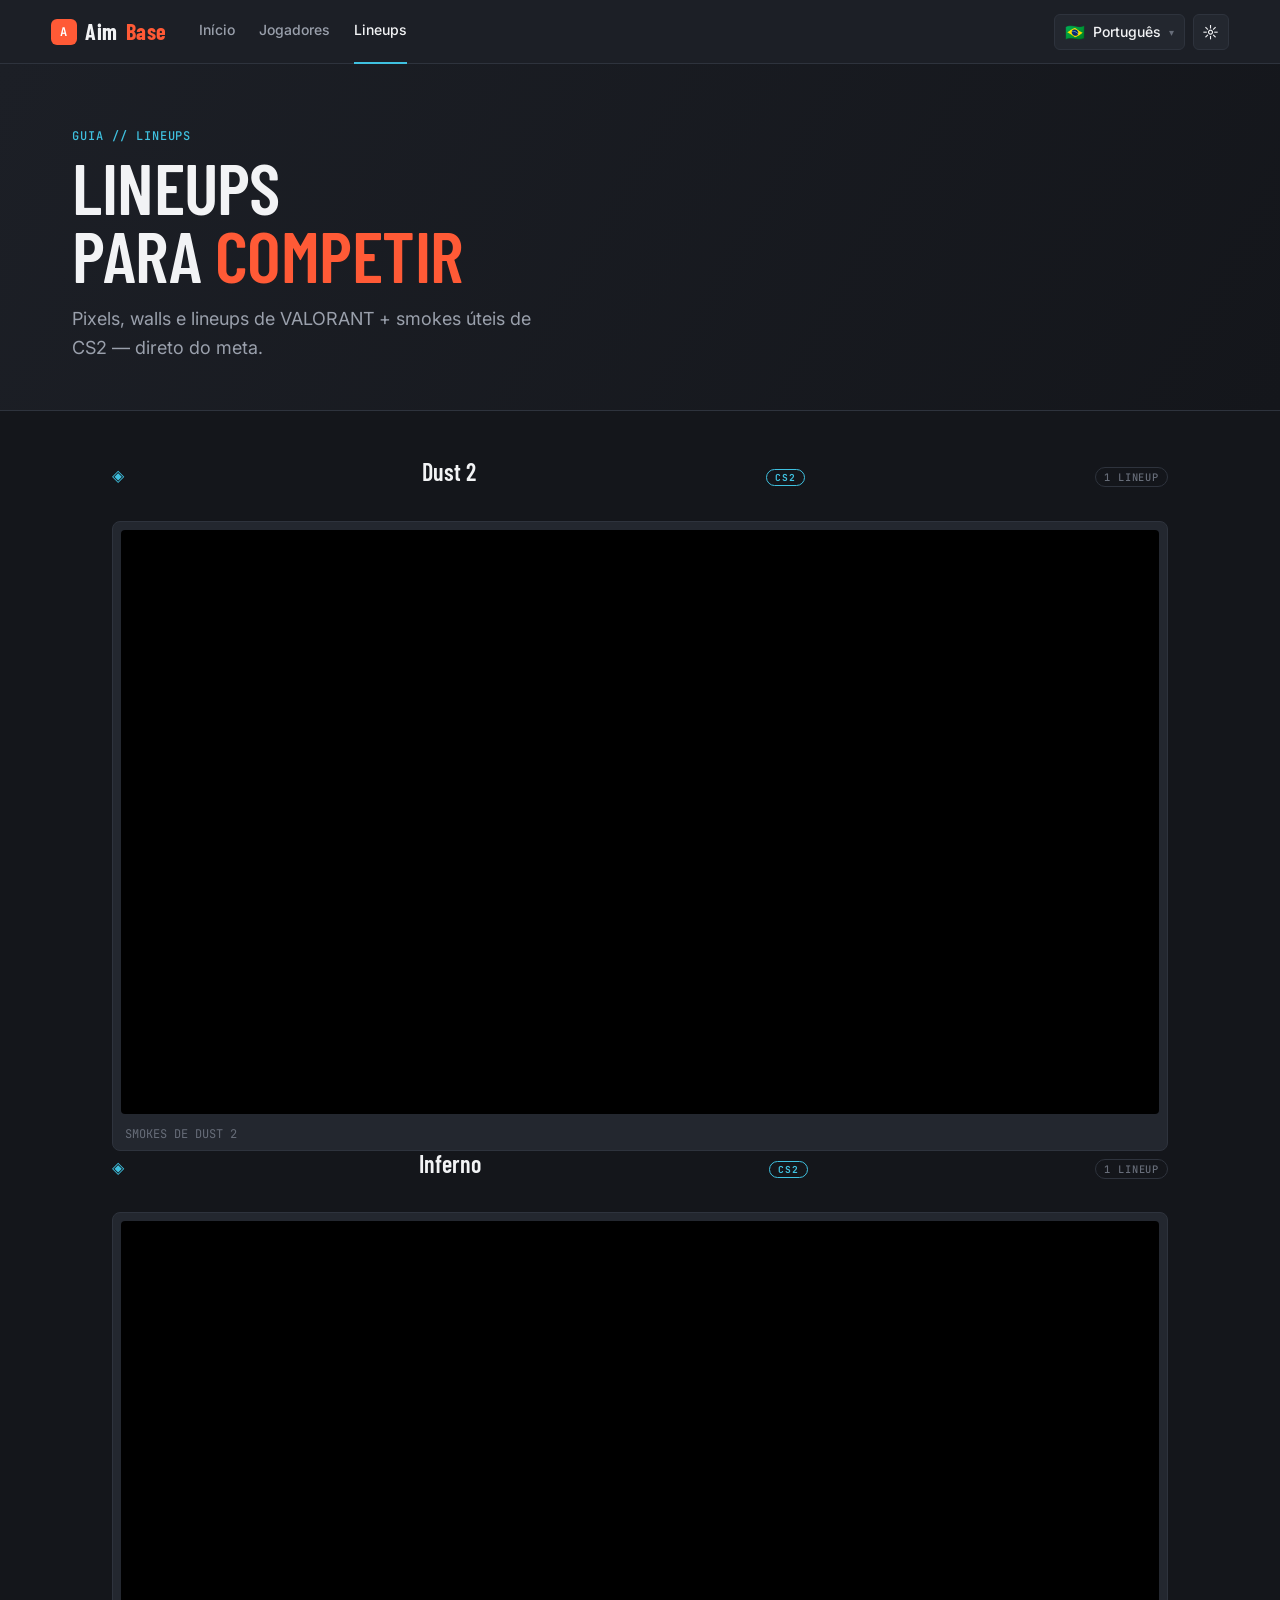
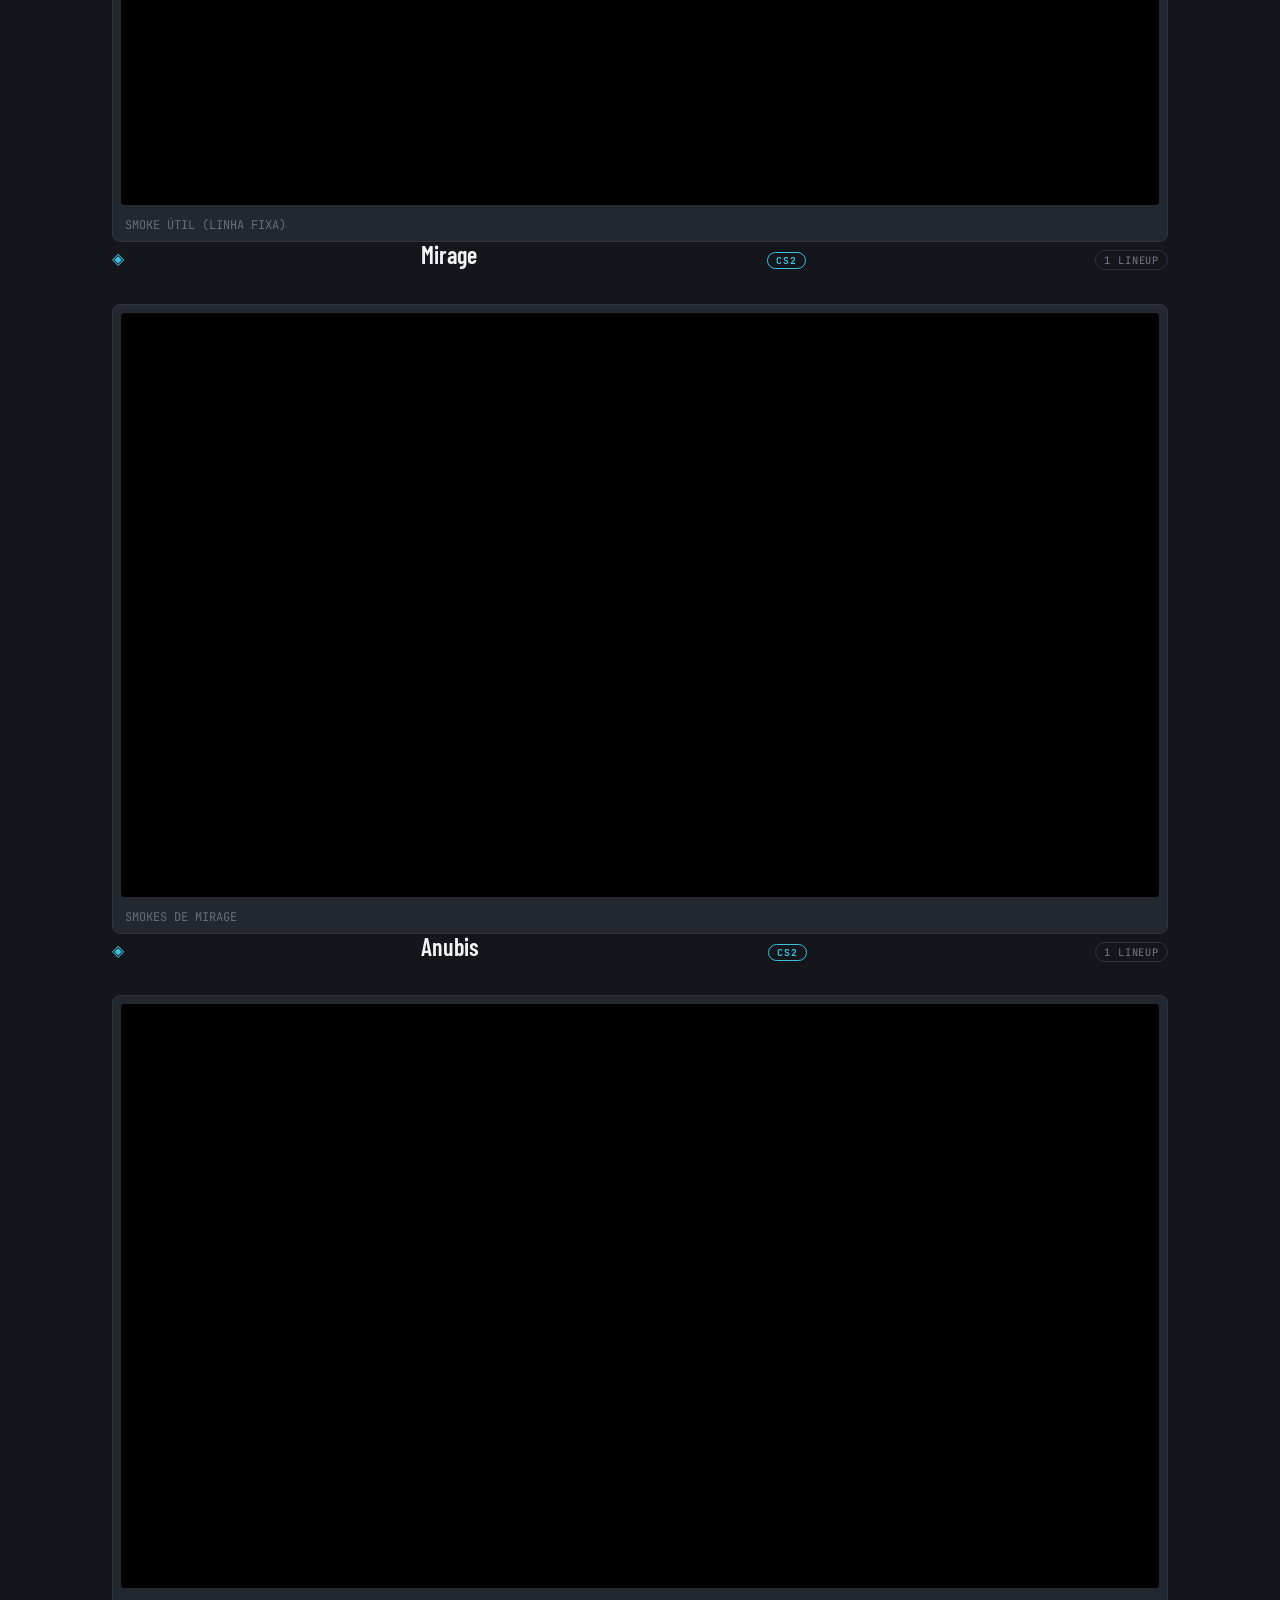
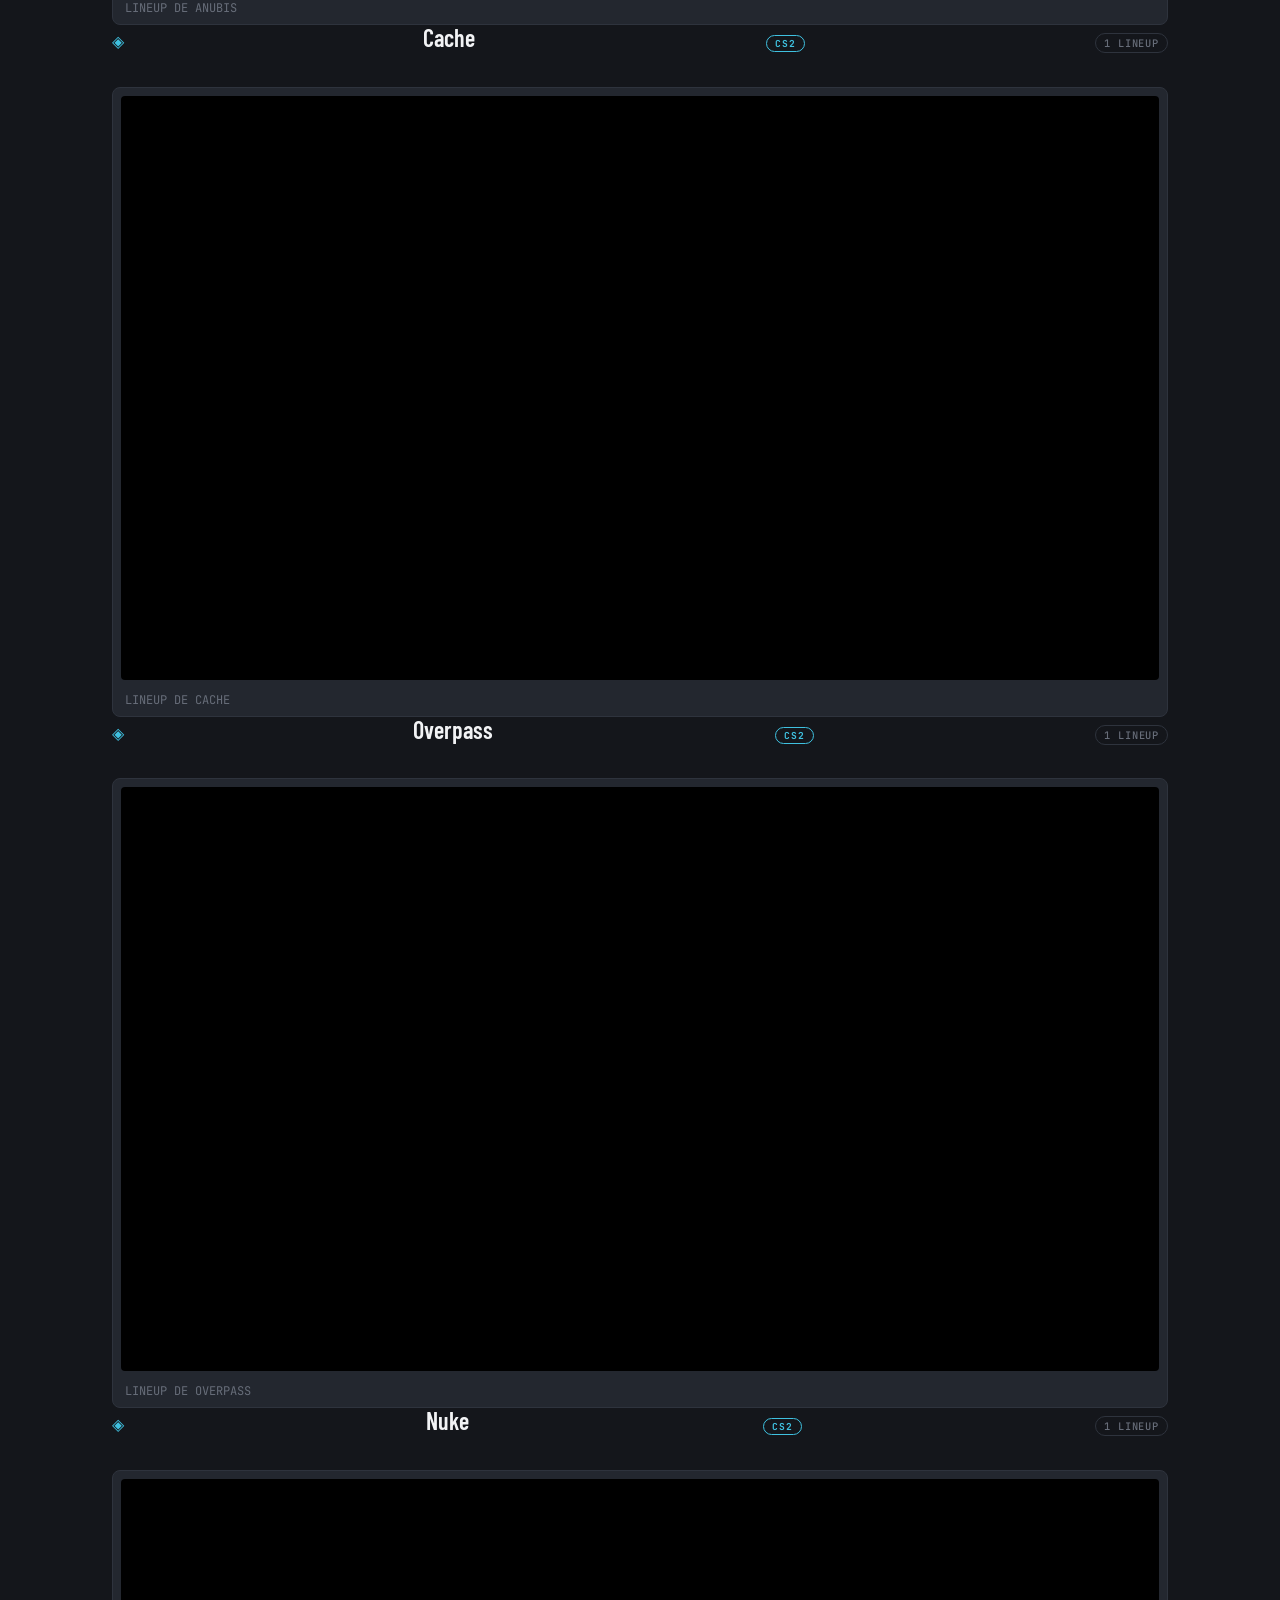
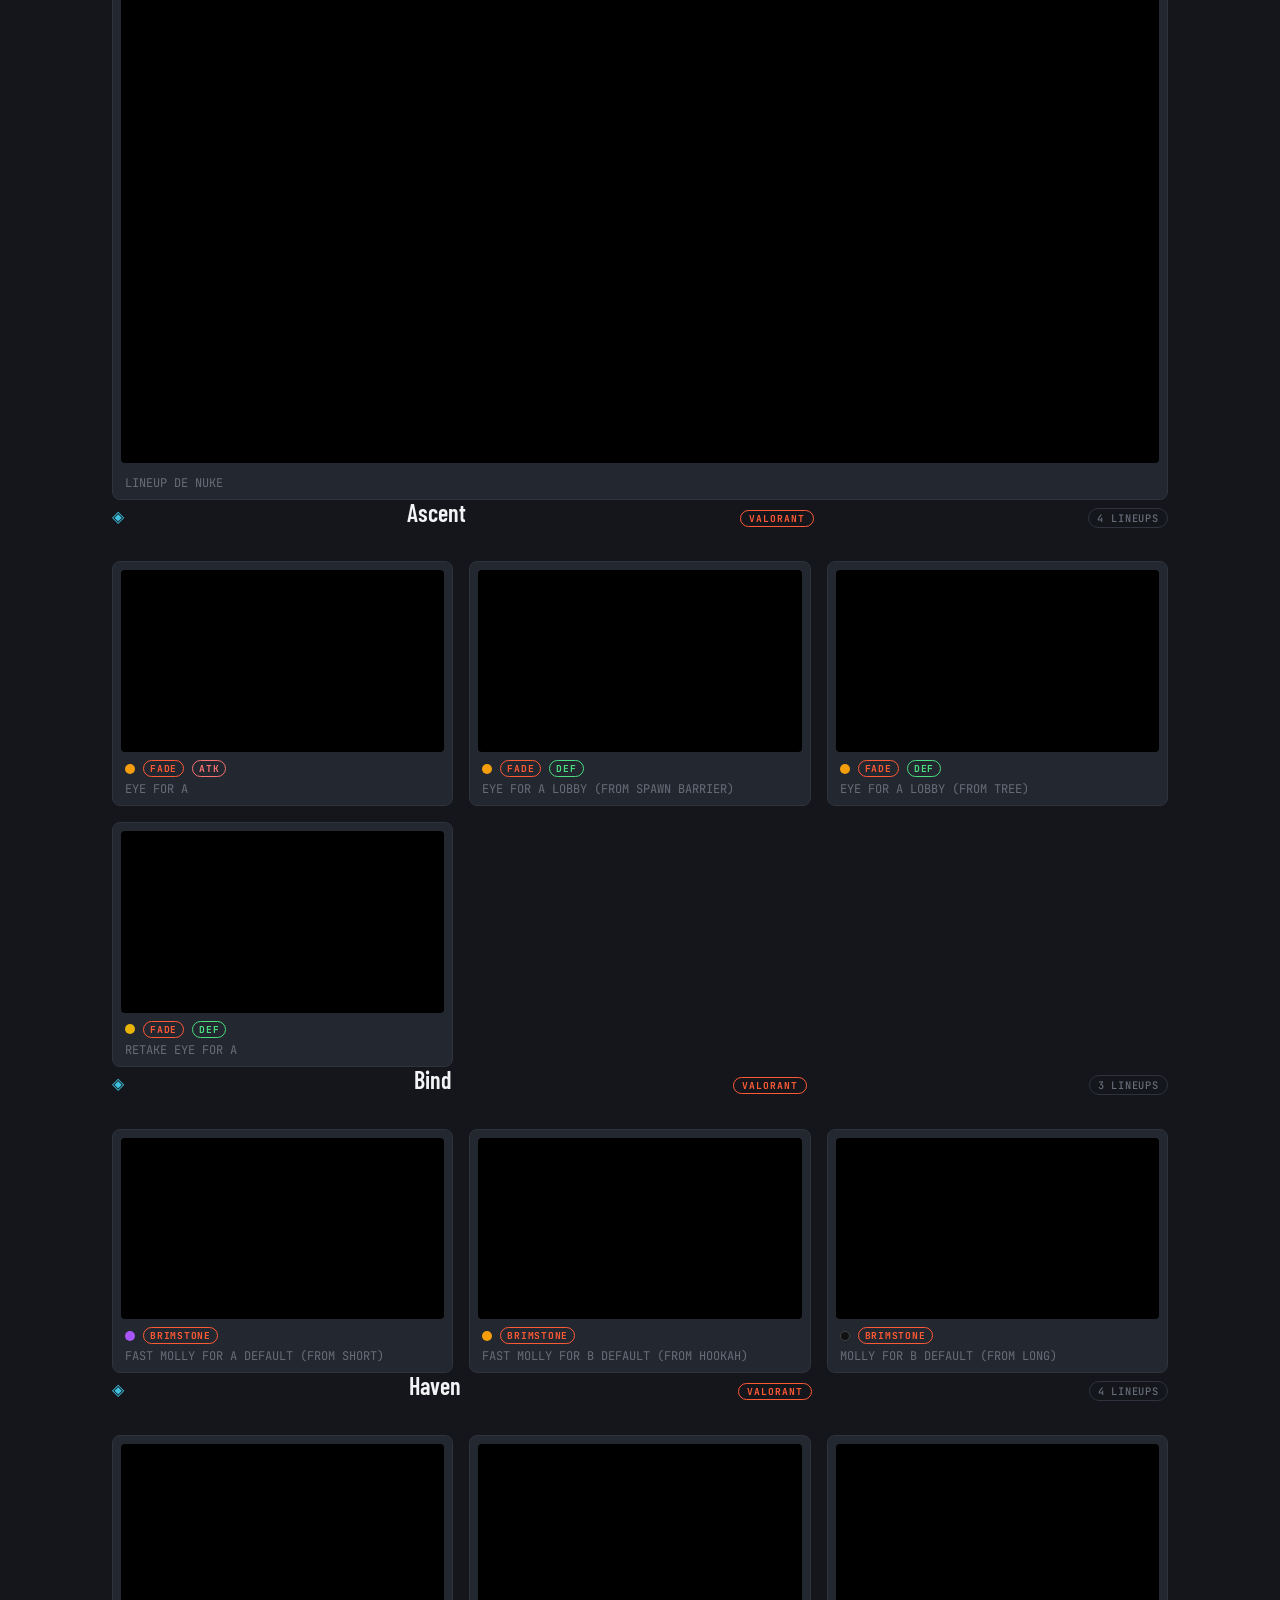
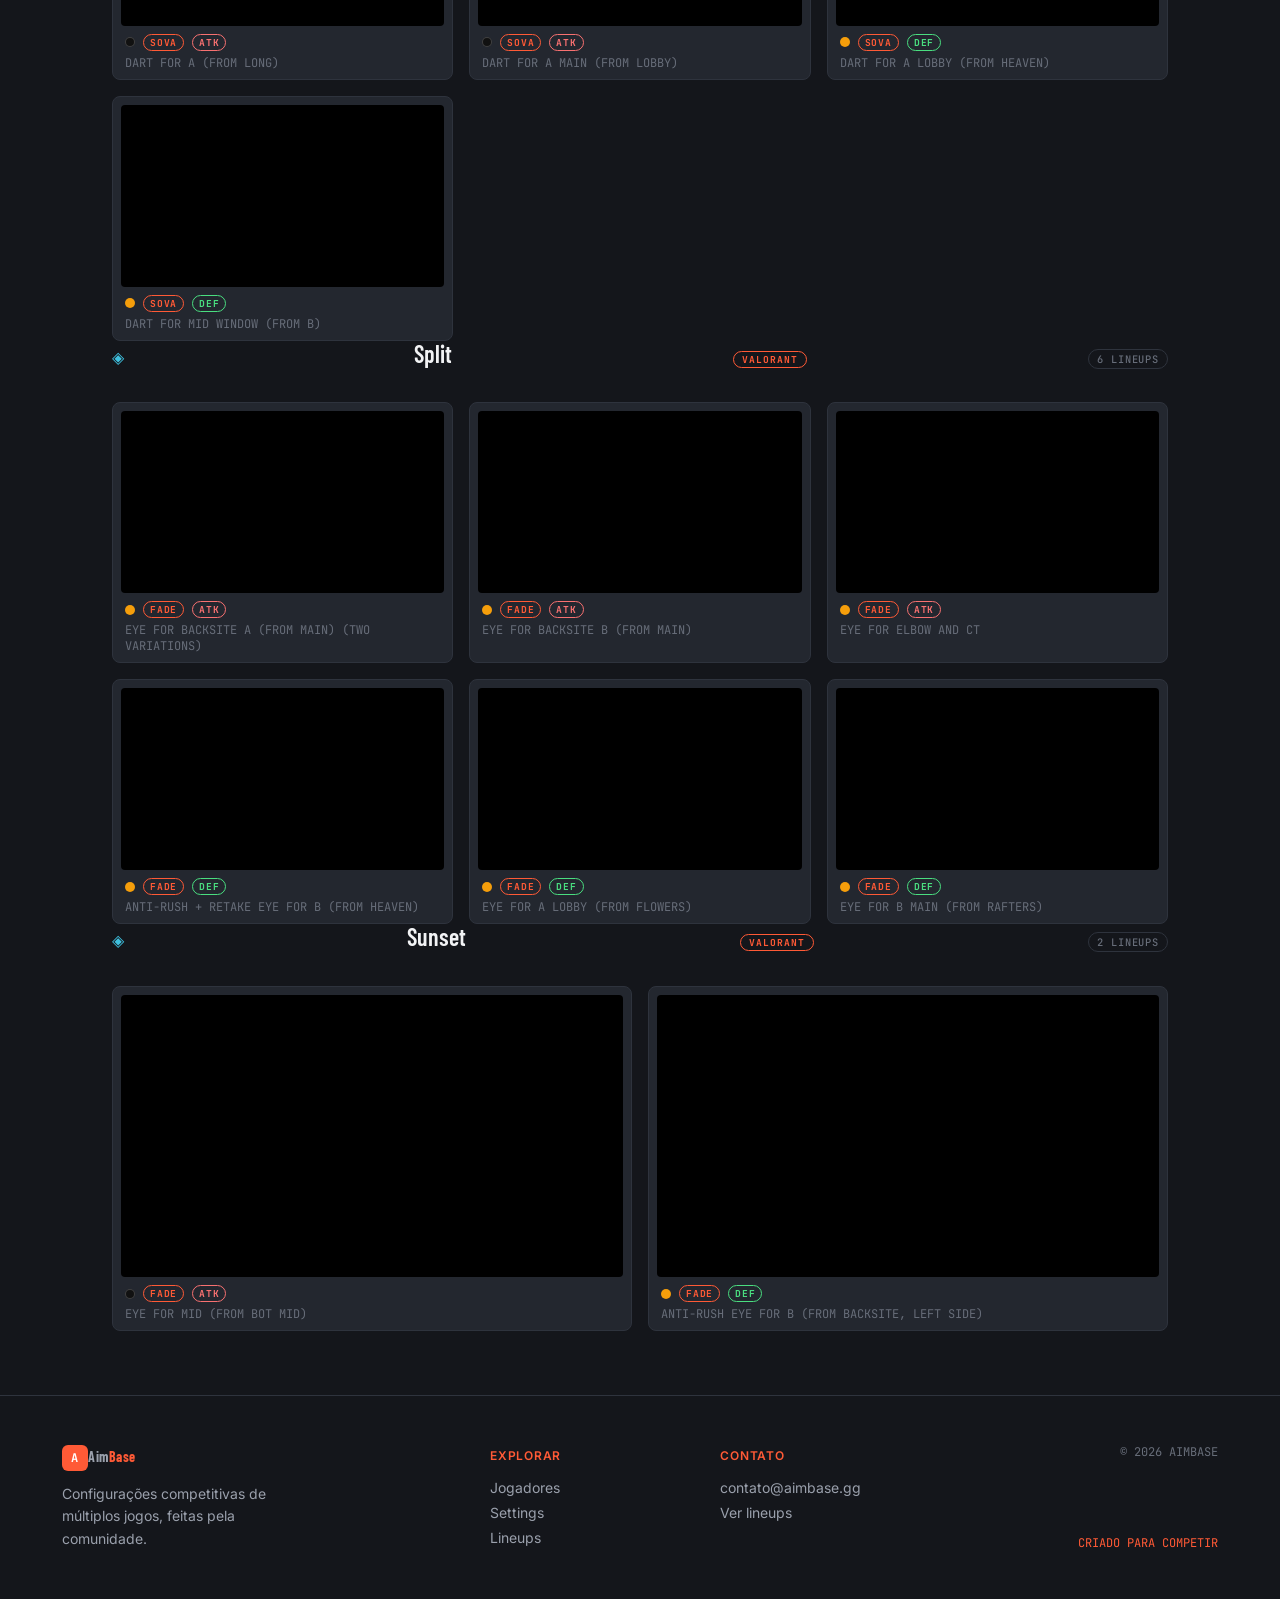
==== commit e96a8086: "feat: i18n com seletor de idioma (pt-BR/en/es/fr/de) em todas as páginas" ====
--- a/lineups.html
+++ b/lineups.html
@@ -19,22 +19,39 @@
   <link rel="stylesheet" href="assets/css/components/utility.css">
   <link rel="stylesheet" href="assets/css/pages/lineups.css">
   <link rel="stylesheet" href="assets/css/responsive.css">
+  <link rel="stylesheet" href="assets/css/language-switcher.css">
 </head>
 
 <body data-page="lineups" class="dark">
   <header class="site-header">
     <a class="logo" href="index.html"><span class="logo-dot">A</span>Aim<span>Base</span></a>
-    <nav class="top-nav" aria-label="Navegação principal"><a href="index.html">Início</a><a
-        href="index.html#players">Jogadores</a><a class="active" href="#lineups">Lineups</a></nav>
+    <nav class="top-nav" aria-label="Navegação principal"><a href="index.html" data-i18n="nav.home">Início</a><a
+        href="index.html#players" data-i18n="nav.players">Jogadores</a><a class="active" href="#lineups" data-i18n="nav.lineups">Lineups</a></nav>
     <div class="header-tools">
-      <button class="theme-toggle" id="themeToggle" type="button" aria-label="Alternar tema">☼</button>
+      <div class="lang-switcher" data-lang-switcher>
+        <button class="lang-current" type="button" aria-haspopup="listbox" aria-expanded="false"
+          data-i18n-aria-label="lang.label" aria-label="Selecionar idioma">
+          <span class="lang-flag" aria-hidden="true">🇧🇷</span>
+          <span class="lang-name">Português</span>
+          <span class="lang-caret" aria-hidden="true">▾</span>
+        </button>
+        <ul class="lang-menu" role="listbox" data-i18n-aria-label="lang.menuLabel" aria-label="Idiomas disponíveis">
+          <li role="none"><button class="lang-option is-active" type="button" role="option" aria-selected="true" data-lang="pt-BR"><span class="lang-flag" aria-hidden="true">🇧🇷</span>Português</button></li>
+          <li role="none"><button class="lang-option" type="button" role="option" aria-selected="false" data-lang="en"><span class="lang-flag" aria-hidden="true">🇺🇸</span>English</button></li>
+          <li role="none"><button class="lang-option" type="button" role="option" aria-selected="false" data-lang="es"><span class="lang-flag" aria-hidden="true">🇪🇸</span>Español</button></li>
+          <li role="none"><button class="lang-option" type="button" role="option" aria-selected="false" data-lang="fr"><span class="lang-flag" aria-hidden="true">🇫🇷</span>Français</button></li>
+          <li role="none"><button class="lang-option" type="button" role="option" aria-selected="false" data-lang="de"><span class="lang-flag" aria-hidden="true">🇩🇪</span>Deutsch</button></li>
+        </ul>
+      </div>
+      <button class="theme-toggle" id="themeToggle" type="button" data-i18n-aria-label="theme.label"
+        aria-label="Alternar tema">☼</button>
     </div>
   </header>
 
   <section class="lineups-hero">
-    <p class="kicker">GUIA // LINEUPS</p>
-    <h1>LINEUPS<br>PARA <em>COMPETIR</em></h1>
-    <p class="lineups-desc">Pixels, walls e lineups de VALORANT + smokes úteis de CS2 — direto do meta.</p>
+    <p class="kicker" data-i18n="lineups.kicker">GUIA // LINEUPS</p>
+    <h1><span data-i18n="lineups.title.line1">LINEUPS</span><br><span data-i18n="lineups.title.line2">PARA</span> <em data-i18n="lineups.title.line3">COMPETIR</em></h1>
+    <p class="lineups-desc" data-i18n="lineups.desc">Pixels, walls e lineups de VALORANT + smokes úteis de CS2 — direto do meta.</p>
   </section>
 
   <main class="lineups-layout" id="lineups">
@@ -43,19 +60,21 @@
 
   <footer class="site-footer">
     <div class="footer-brand"><a class="logo" href="index.html"><span class="logo-dot">A</span>Aim<span>Base</span></a>
-      <p>Configurações competitivas de múltiplos jogos, feitas pela comunidade.</p>
+      <p data-i18n="footer.desc">Configurações competitivas de múltiplos jogos, feitas pela comunidade.</p>
     </div>
     <div>
-      <h3>Explorar</h3><a href="index.html#players">Jogadores</a><a href="index.html#settings">Settings</a><a
-        href="#lineups">Lineups</a>
+      <h3 data-i18n="footer.explore">Explorar</h3><a href="index.html#players" data-i18n="nav.players">Jogadores</a><a
+        href="index.html#settings">Settings</a><a href="#lineups" data-i18n="nav.lineups">Lineups</a>
     </div>
     <div>
-      <h3>Contato</h3><a href="mailto:contato@aimbase.gg">contato@aimbase.gg</a><a href="#lineups">Ver lineups</a>
+      <h3 data-i18n="footer.contact">Contato</h3><a href="mailto:contato@aimbase.gg">contato@aimbase.gg</a><a
+        href="#lineups" data-i18n="footer.lineupsLink">Ver lineups</a>
     </div>
-    <div class="footer-credit"><span>© 2026 AIMBASE</span><span>CRIADO PARA COMPETIR</span></div>
+    <div class="footer-credit"><span>© 2026 AIMBASE</span><span data-i18n="footer.credit">CRIADO PARA COMPETIR</span></div>
   </footer>
 
   <div class="toast" id="toast" role="status"></div>
+  <script src="assets/i18n/i18n.js"></script>
   <script src="data.js"></script>
   <script src="shared.js"></script>
   <script src="assets/js/lineups.js"></script>
--- a/assets/css/pages/lineups.css
+++ b/assets/css/pages/lineups.css
@@ -80,6 +80,14 @@
 }
 
 /* As proporções são definidas na base (.clip-landscape 16:9, .clip-portrait 9:16). */
+.lineup-map .clip-card iframe {
+  width: 100%;
+  display: block;
+  aspect-ratio: 16 / 9;
+  border: 0;
+  background: #000;
+  border-radius: calc(var(--radius-card) - 4px);
+}
 
 /* ----- Metadados do clipe (agente, lado, fonte) ----- */
 .clip-label {
--- a/assets/css/language-switcher.css
+++ b/assets/css/language-switcher.css
@@ -0,0 +1,123 @@
+/* ============================================================
+   AimBase — Language switcher
+   Dropdown de idiomas (bandeira + nome), acessível e responsivo.
+   ============================================================ */
+
+.lang-switcher {
+  position: relative;
+  display: inline-block;
+}
+
+.lang-current {
+  display: inline-flex;
+  align-items: center;
+  gap: var(--space-2);
+  height: 36px;
+  padding: 0 10px;
+  border: 1px solid var(--border-subtle);
+  background: var(--bg-surface-alt);
+  color: var(--text-primary);
+  font: 500 var(--fs-sm) var(--font-sans);
+  border-radius: var(--radius-btn);
+  cursor: pointer;
+  transition: border-color var(--t-fast), background-color var(--t-fast);
+}
+
+.lang-current:hover,
+.lang-current[aria-expanded="true"] {
+  border-color: var(--focus-ring);
+}
+
+.lang-flag {
+  font-size: 16px;
+  line-height: 1;
+}
+
+.lang-name {
+  white-space: nowrap;
+}
+
+.lang-caret {
+  color: var(--text-muted);
+  font-size: 10px;
+  transition: transform var(--t-fast);
+}
+
+.lang-switcher.is-open .lang-caret {
+  transform: rotate(180deg);
+}
+
+.lang-menu {
+  position: absolute;
+  top: calc(100% + 8px);
+  right: 0;
+  z-index: 40;
+  min-width: 178px;
+  margin: 0;
+  padding: var(--space-1);
+  list-style: none;
+  background: var(--bg-surface);
+  border: 1px solid var(--border-subtle);
+  border-radius: var(--radius-card);
+  box-shadow: var(--shadow-card-hov);
+  opacity: 0;
+  visibility: hidden;
+  transform: translateY(-4px);
+  transition: opacity var(--t-fast), transform var(--t-fast), visibility var(--t-fast);
+}
+
+.lang-switcher.is-open .lang-menu {
+  opacity: 1;
+  visibility: visible;
+  transform: none;
+}
+
+.lang-option {
+  display: flex;
+  align-items: center;
+  gap: var(--space-2);
+  width: 100%;
+  padding: 8px 10px;
+  border: 0;
+  background: transparent;
+  color: var(--text-secondary);
+  font: 500 var(--fs-sm) var(--font-sans);
+  text-align: left;
+  border-radius: var(--radius-btn);
+  cursor: pointer;
+  transition: background-color var(--t-fast), color var(--t-fast);
+}
+
+.lang-option:hover {
+  background: var(--bg-surface-alt);
+  color: var(--text-primary);
+}
+
+.lang-option.is-active {
+  color: var(--accent-primary);
+  font-weight: 700;
+}
+
+/* Breadcrumb: span de tradução não deve herdar estilo do separador */
+.breadcrumb .bc-path {
+  margin: 0;
+  color: inherit;
+}
+
+/* ---------- Responsivo ---------- */
+@media (max-width: 768px) {
+  .lang-current {
+    width: 36px;
+    padding: 0;
+    justify-content: center;
+  }
+
+  .lang-current .lang-name,
+  .lang-current .lang-caret {
+    display: none;
+  }
+
+  .lang-menu {
+    min-width: 156px;
+  }
+}
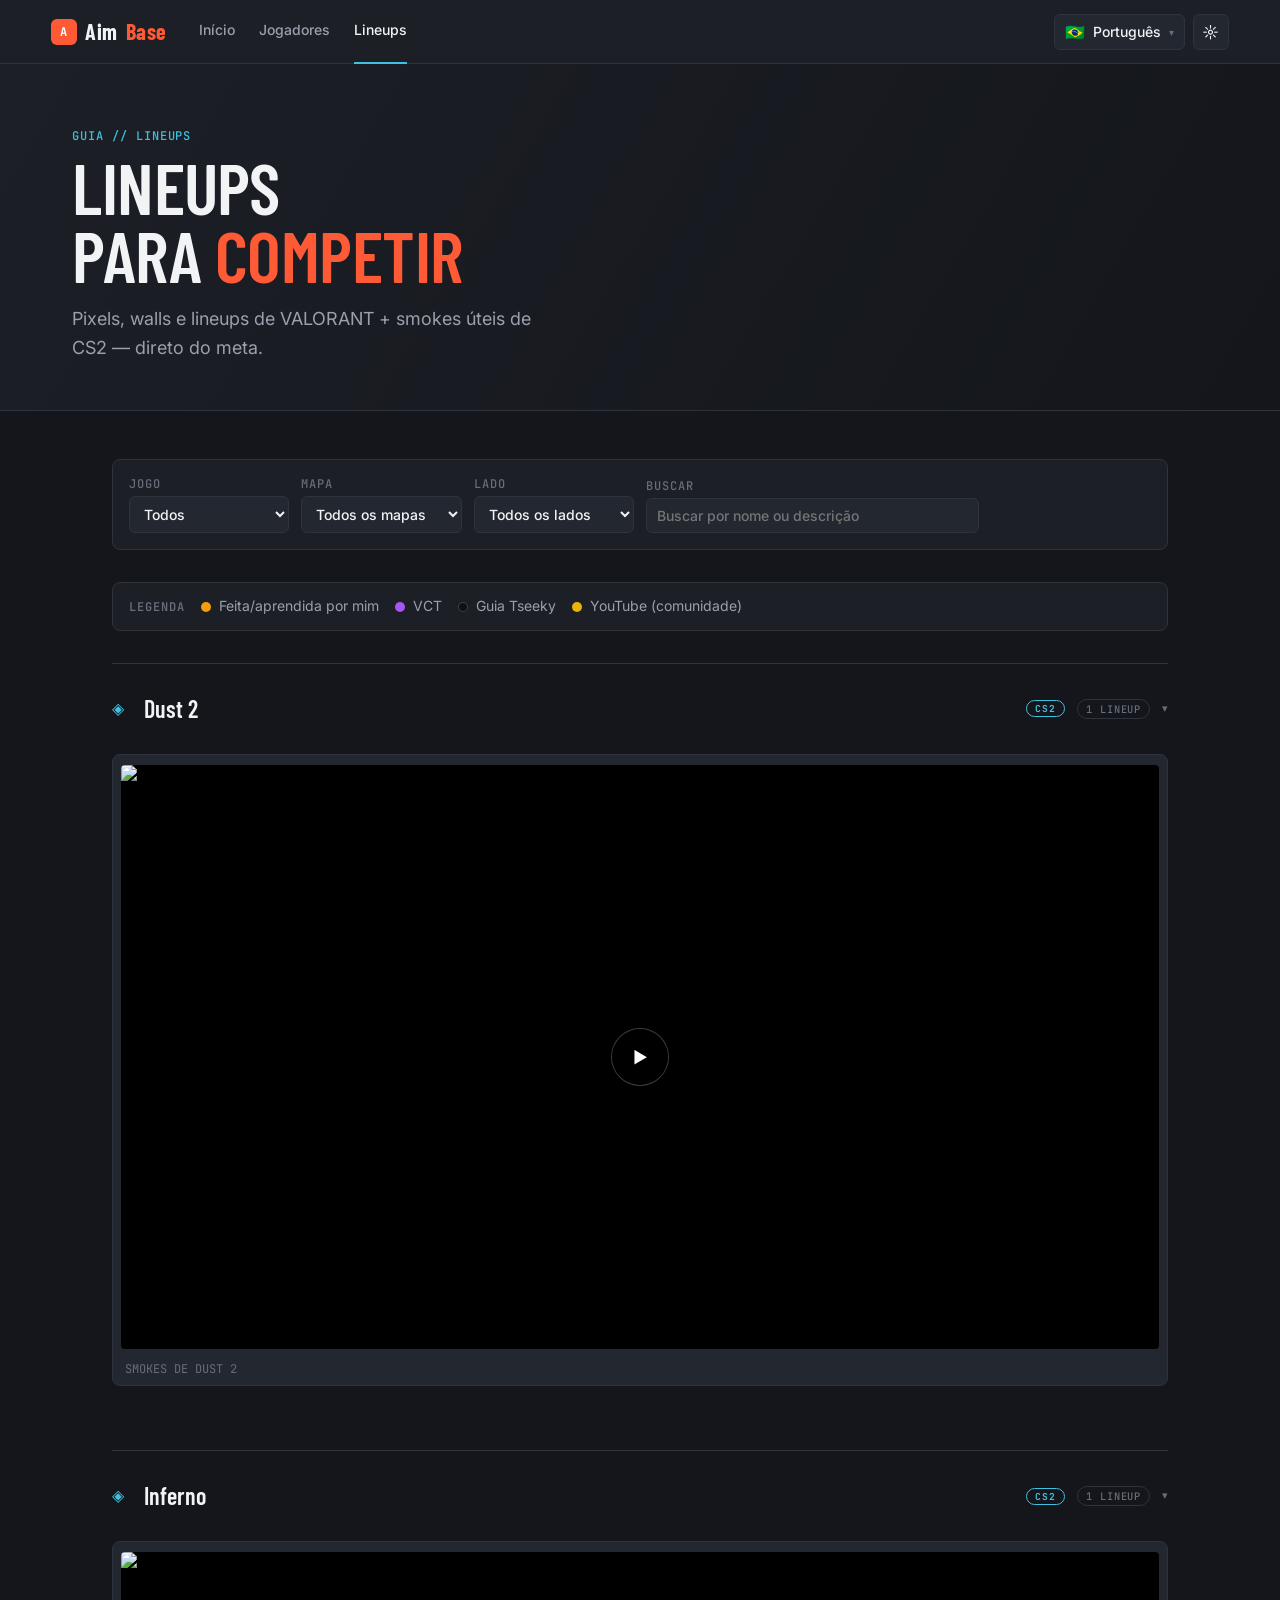
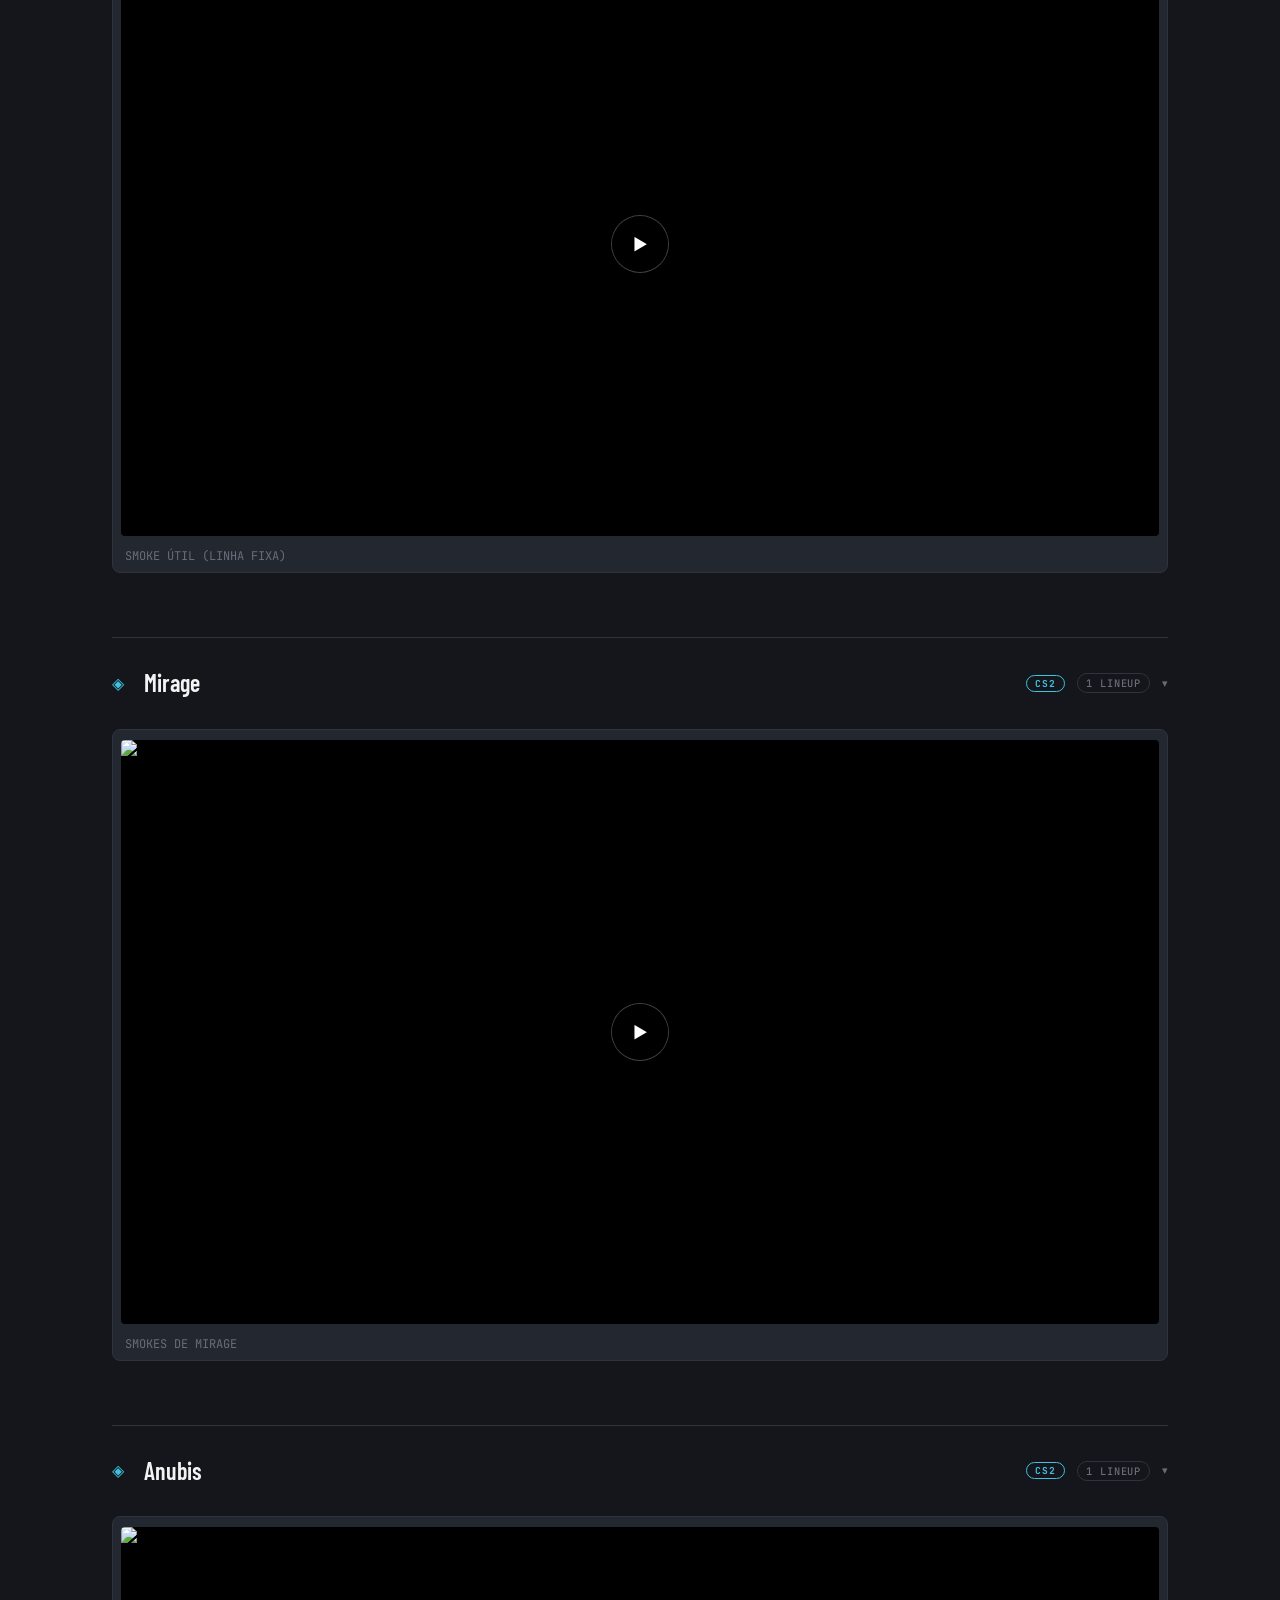
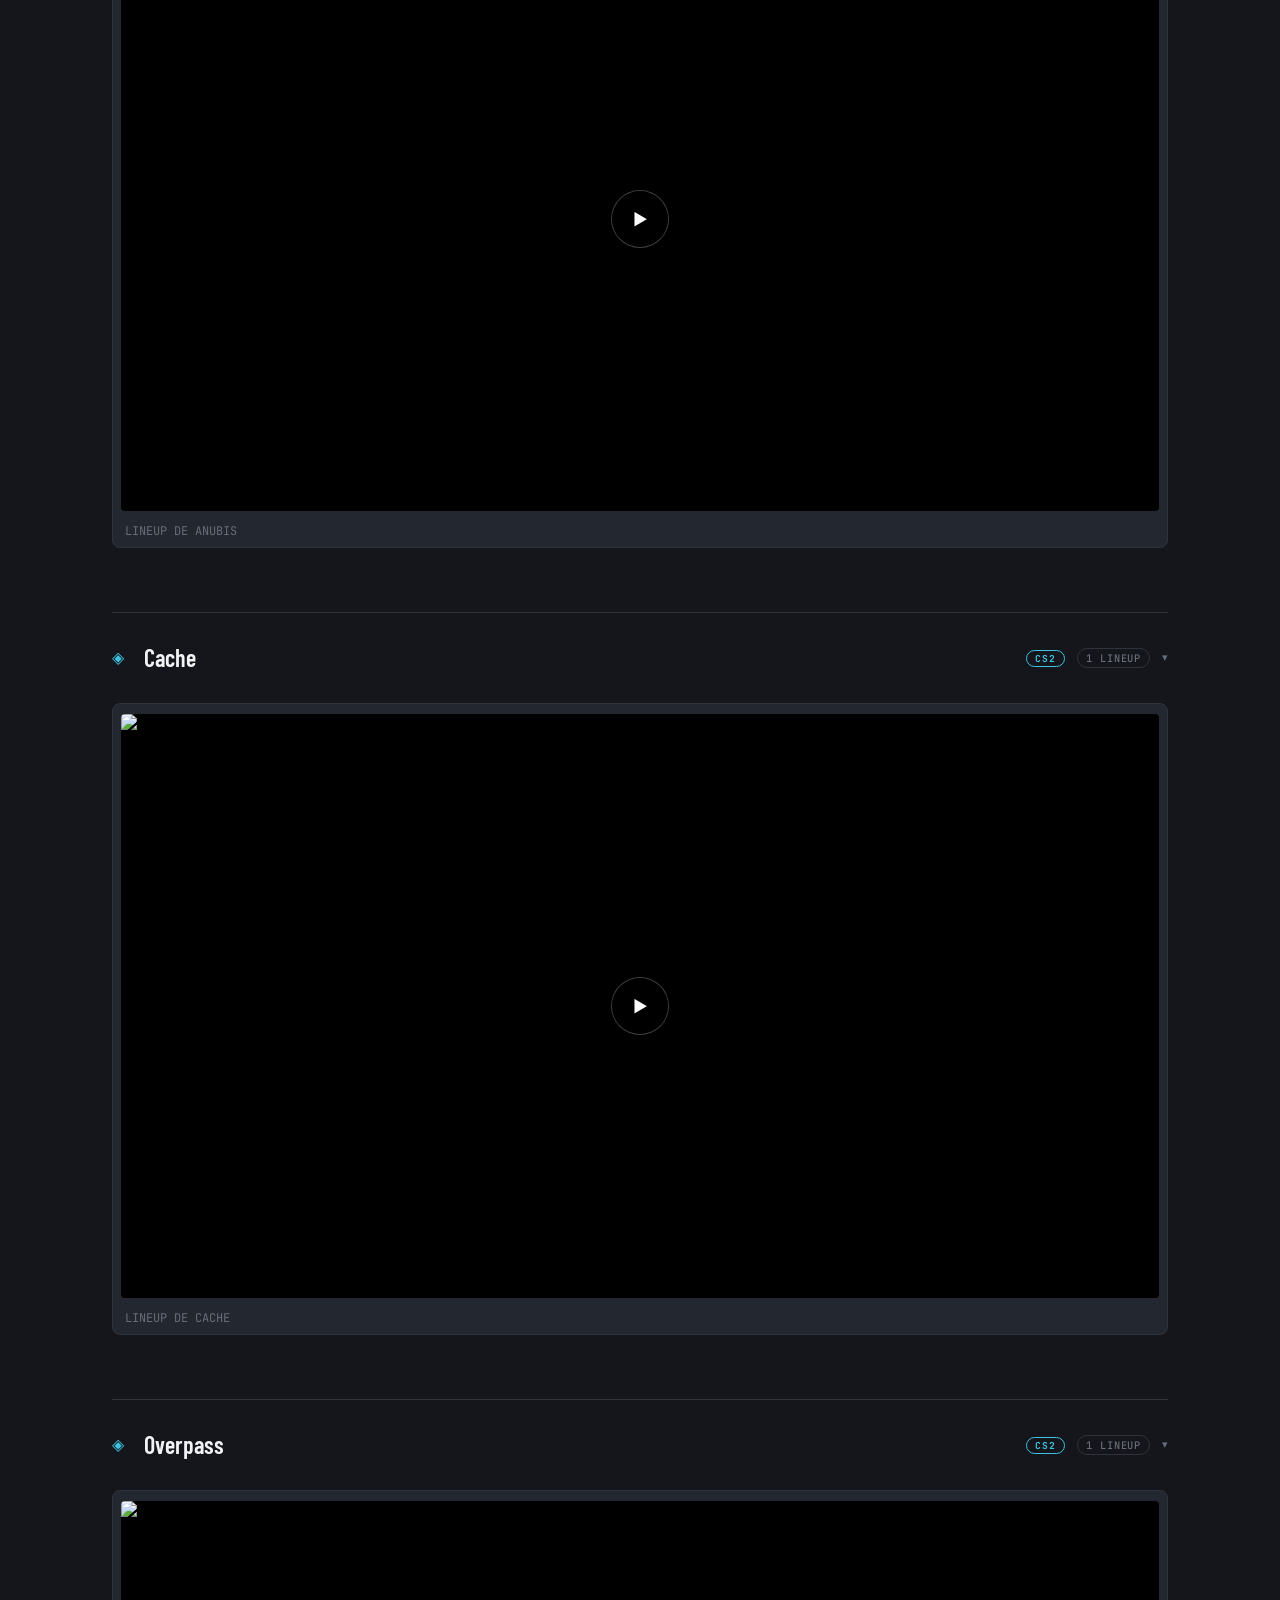
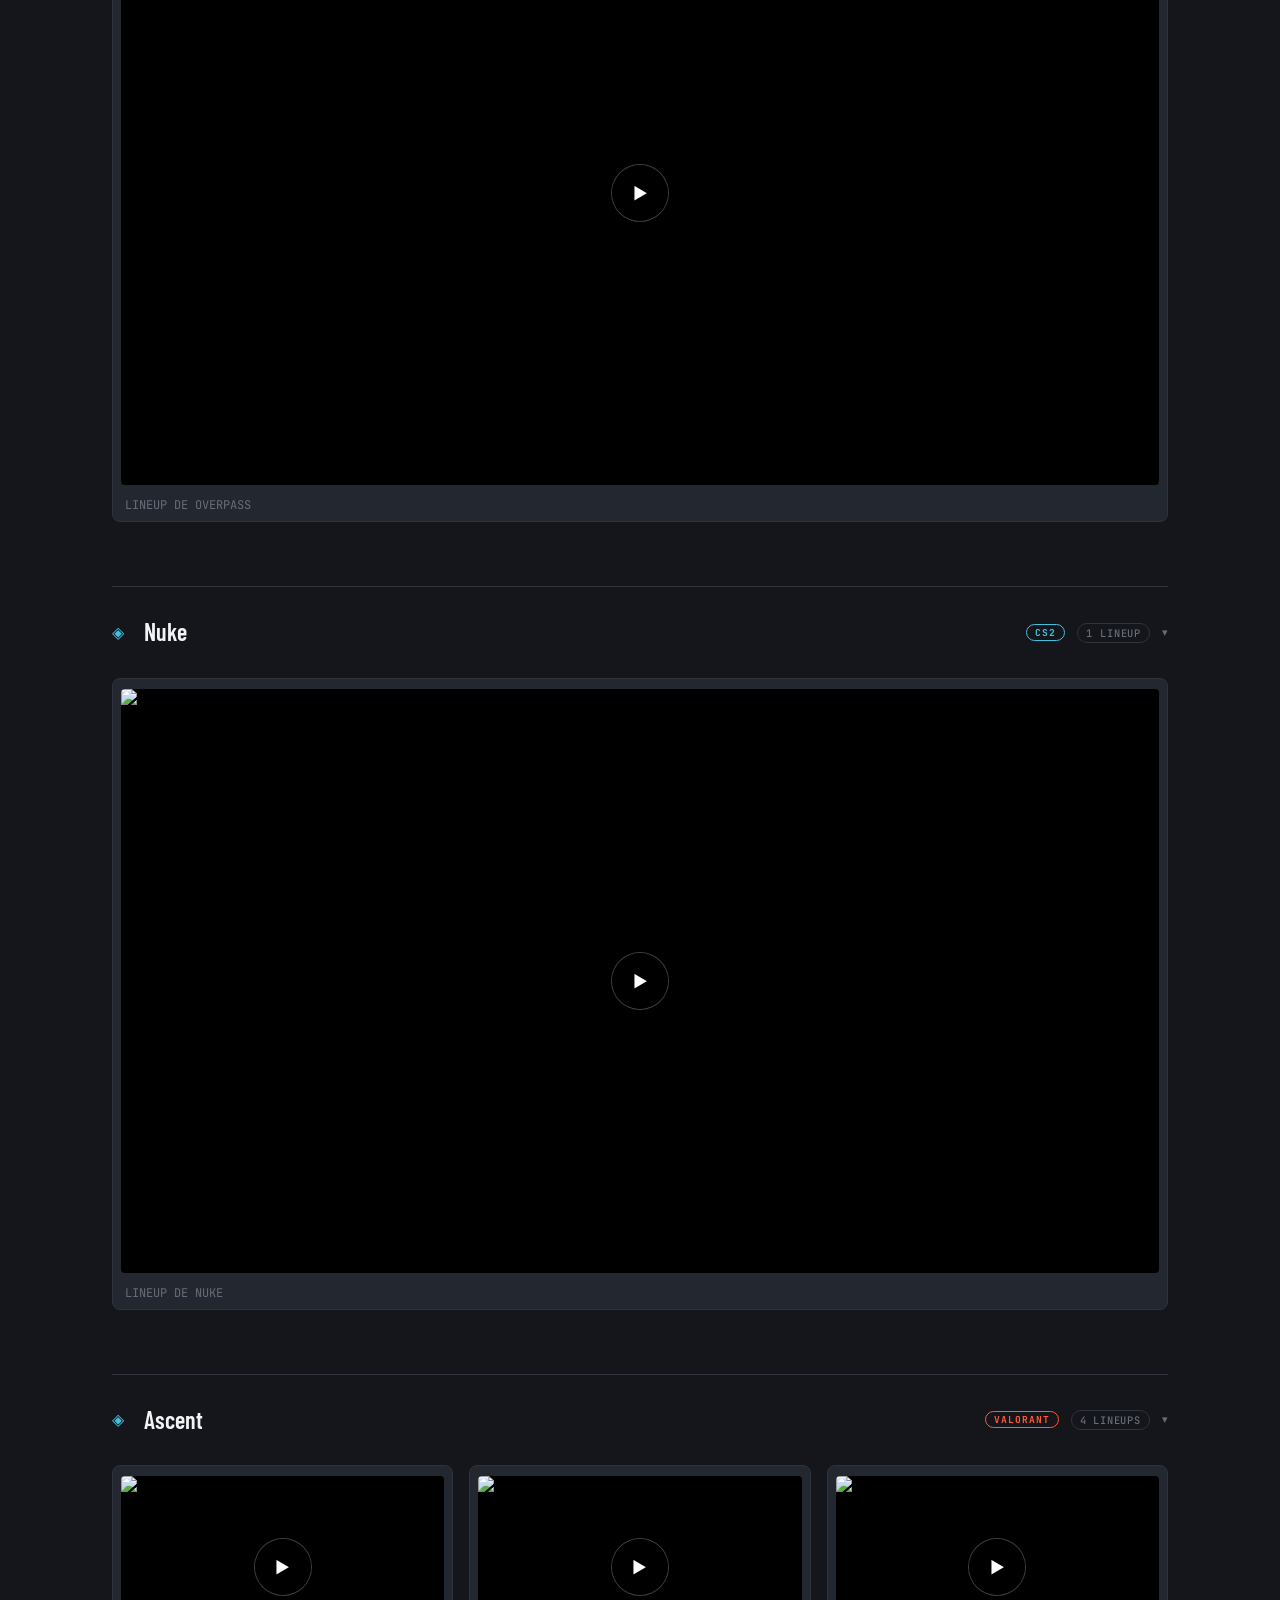
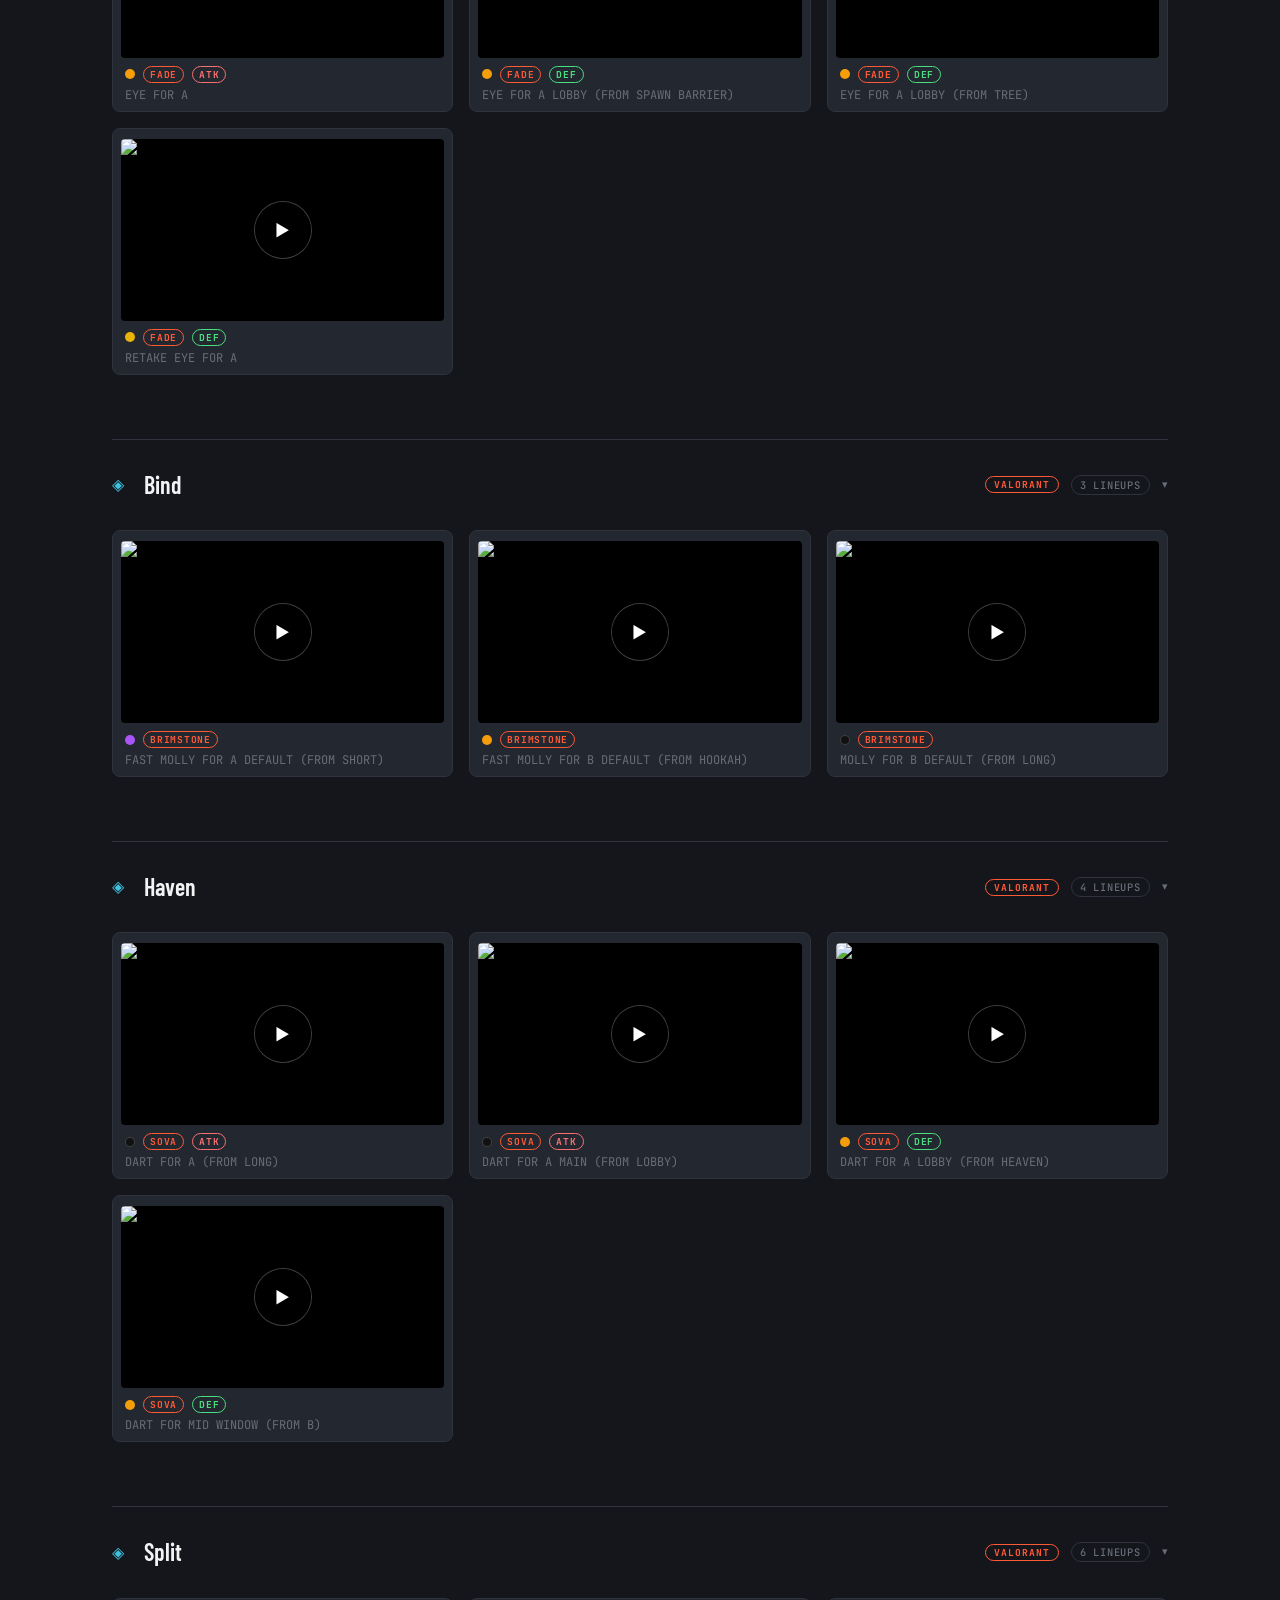
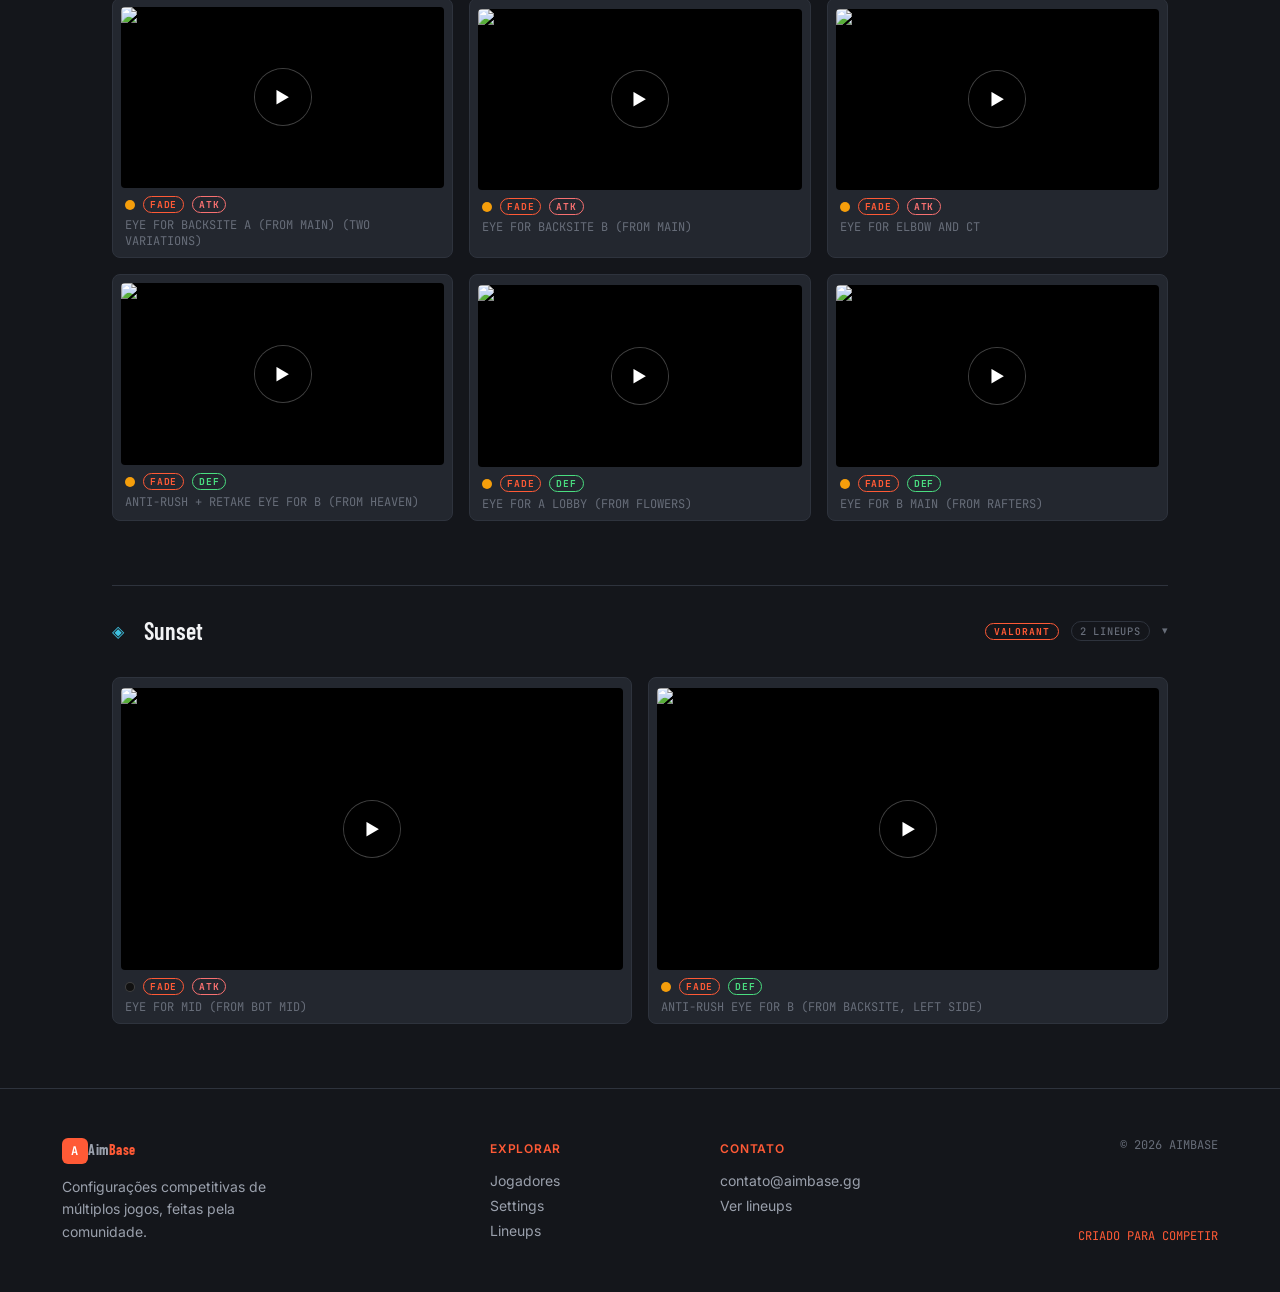
==== commit bbcf166f: "feat: reorganizar pagina lineups com filtros, accordion, grid padronizado e lazy-load" ====
--- a/lineups.html
+++ b/lineups.html
@@ -4,7 +4,21 @@
 <head>
   <meta charset="utf-8">
   <meta name="viewport" content="width=device-width, initial-scale=1">
-  <title>Lineups — AimBase</title>
+  <title data-i18n="page.lineupsTitle">Lineups — AimBase</title>
+  <meta name="description" content="Lineups e granadas de VALORANT, CS2 e Rainbow Six organizadas por mapa, agente e lado.">
+  <meta name="theme-color" content="#14161B">
+  <link rel="icon" href="assets/favicon.svg" type="image/svg+xml">
+  <link rel="canonical" href="https://aimbase.gg/lineups.html">
+  <meta property="og:type" content="website">
+  <meta property="og:site_name" content="AimBase">
+  <meta property="og:title" content="Lineups — AimBase">
+  <meta property="og:description" content="Lineups e granadas de VALORANT, CS2 e Rainbow Six organizadas por mapa, agente e lado.">
+  <meta property="og:url" content="https://aimbase.gg/lineups.html">
+  <meta property="og:image" content="https://aimbase.gg/assets/final.png">
+  <meta name="twitter:card" content="summary_large_image">
+  <meta name="twitter:title" content="Lineups — AimBase">
+  <meta name="twitter:description" content="Lineups e granadas de VALORANT, CS2 e Rainbow Six organizadas por mapa, agente e lado.">
+  <meta name="twitter:image" content="https://aimbase.gg/assets/final.png">
   <link rel="preconnect" href="https://fonts.googleapis.com">
   <link rel="preconnect" href="https://fonts.gstatic.com" crossorigin>
   <link
@@ -55,7 +69,51 @@
   </section>
 
   <main class="lineups-layout" id="lineups">
+    <section class="lineups-filters" aria-label="Filtros de lineups">
+      <div class="filters-row">
+        <div class="filter-group">
+          <label class="filter-label" for="lineupGameFilter" data-i18n="lineups.filters.game">Jogo</label>
+          <select id="lineupGameFilter" class="filter-select">
+            <option value="all" data-i18n="lineups.filters.allGames">Todos</option>
+            <option value="VALORANT">VALORANT</option>
+            <option value="CS2">CS2</option>
+          </select>
+        </div>
+        <div class="filter-group">
+          <label class="filter-label" for="lineupMapFilter" data-i18n="lineups.filters.map">Mapa</label>
+          <select id="lineupMapFilter" class="filter-select">
+            <option value="all" data-i18n="lineups.filters.allMaps">Todos os mapas</option>
+          </select>
+        </div>
+        <div class="filter-group filter-group--agent">
+          <label class="filter-label" for="lineupAgentFilter" data-i18n="lineups.filters.agent">Agente</label>
+          <select id="lineupAgentFilter" class="filter-select">
+            <option value="all" data-i18n="lineups.filters.allAgents">Todos os agentes</option>
+          </select>
+        </div>
+        <div class="filter-group">
+          <label class="filter-label" for="lineupSideFilter" data-i18n="lineups.filters.side">Lado</label>
+          <select id="lineupSideFilter" class="filter-select">
+            <option value="all" data-i18n="lineups.filters.allSides">Todos os lados</option>
+            <option value="attack" data-i18n="lineups.filters.side.atk">ATK</option>
+            <option value="defense" data-i18n="lineups.filters.side.def">DEF</option>
+          </select>
+        </div>
+        <div class="filter-group filter-group--search">
+          <label class="filter-label" for="lineupSearchFilter" data-i18n="lineups.filters.search">Buscar</label>
+          <input id="lineupSearchFilter" class="filter-input" type="search" data-i18n-placeholder="lineups.filters.searchPlaceholder" placeholder="Buscar por nome ou descrição">
+        </div>
+      </div>
+    </section>
+    <div class="lineups-legend" aria-label="Legenda">
+      <span class="legend-title" data-i18n="lineups.legend">Legenda</span>
+      <span class="legend-item"><span class="clip-color clip-color--orange"></span><span data-i18n="lineups.legend.orange">Feita/aprendida por mim</span></span>
+      <span class="legend-item"><span class="clip-color clip-color--purple"></span><span data-i18n="lineups.legend.purple">VCT</span></span>
+      <span class="legend-item"><span class="clip-color clip-color--black"></span><span data-i18n="lineups.legend.black">Guia Tseeky</span></span>
+      <span class="legend-item"><span class="clip-color clip-color--yellow"></span><span data-i18n="lineups.legend.yellow">YouTube (comunidade)</span></span>
+    </div>
     <div id="lineupMaps"></div>
+    <div id="lineupNoResults" class="lineup-no-results" style="display:none" data-i18n="lineups.noResults">Nenhuma lineup encontrada</div>
   </main>
 
   <footer class="site-footer">
@@ -64,7 +122,7 @@
     </div>
     <div>
       <h3 data-i18n="footer.explore">Explorar</h3><a href="index.html#players" data-i18n="nav.players">Jogadores</a><a
-        href="index.html#settings">Settings</a><a href="#lineups" data-i18n="nav.lineups">Lineups</a>
+        href="index.html#players" data-i18n="footer.settings">Settings</a><a href="#lineups" data-i18n="nav.lineups">Lineups</a>
     </div>
     <div>
       <h3 data-i18n="footer.contact">Contato</h3><a href="mailto:contato@aimbase.gg">contato@aimbase.gg</a><a
--- a/assets/css/base.css
+++ b/assets/css/base.css
@@ -12,6 +12,8 @@
 html {
   scroll-behavior: smooth;
   -webkit-text-size-adjust: 100%;
+  /* compensa o header sticky (top: 0) ao usar âncoras como #players */
+  scroll-padding-top: 96px;
 }
 
 body {
--- a/assets/css/components/profile-hero.css
+++ b/assets/css/components/profile-hero.css
@@ -299,6 +299,18 @@
   gap: var(--space-4);
 }
 
+@media (min-width: 768px) {
+  .clips-grid {
+    grid-template-columns: repeat(2, minmax(0, 1fr));
+  }
+}
+
+@media (min-width: 1024px) {
+  .clips-grid {
+    grid-template-columns: repeat(3, minmax(0, 1fr));
+  }
+}
+
 .clip-card {
   border: 1px solid var(--border-subtle);
   background: var(--bg-surface-alt);
--- a/assets/css/components/utility.css
+++ b/assets/css/components/utility.css
@@ -114,6 +114,31 @@
   opacity: 0.9;
 }
 
+.gear-thumb {
+  display: flex;
+  align-items: center;
+  justify-content: center;
+  width: 96px;
+  height: 96px;
+  flex: none;
+  padding: 8px;
+  border: 1px solid rgba(255, 255, 255, 0.08);
+  border-radius: var(--radius-card);
+  background: linear-gradient(145deg, rgba(255, 255, 255, 0.12), rgba(255, 255, 255, 0.06));
+  overflow: hidden;
+}
+
+.gear-thumb img {
+  width: 100%;
+  height: 100%;
+  object-fit: contain;
+}
+
+.gear-thumb[hidden],
+.mouse-product .product-icon[hidden] {
+  display: none;
+}
+
 .mouse-product small {
   display: block;
   color: var(--text-muted);
@@ -141,6 +166,52 @@
   color: var(--accent-primary);
 }
 
+/* ----- 404: jogador não encontrado (player.html) ----- */
+.profile-not-found {
+  text-align: center;
+  border: 1px solid var(--border-subtle);
+  background: var(--bg-surface-alt);
+  border-radius: var(--radius-card);
+  padding: var(--space-7) var(--space-5);
+}
+
+.profile-not-found__code {
+  font: 800 clamp(3rem, 12vw, 5.5rem) var(--font-display);
+  line-height: 1;
+  color: var(--accent-primary);
+  margin: 0 0 var(--space-3);
+}
+
+.profile-not-found h1 {
+  font: 700 var(--fs-2xl) var(--font-display);
+  text-transform: uppercase;
+  letter-spacing: 0.02em;
+  margin: 0 0 var(--space-3);
+}
+
+.profile-not-found__body {
+  color: var(--text-secondary);
+  margin: 0 auto var(--space-4);
+  max-width: 44ch;
+}
+
+.profile-not-found__slug {
+  display: inline-block;
+  font: 400 var(--fs-sm) var(--font-mono);
+  color: var(--text-muted);
+  background: var(--bg-base);
+  border: 1px solid var(--border-subtle);
+  border-radius: var(--radius-btn);
+  padding: 6px 12px;
+  margin: 0 0 var(--space-5);
+  max-width: 100%;
+  overflow-wrap: anywhere;
+}
+
+.profile-not-found .btn {
+  display: inline-block;
+}
+
 /* ----- Estado vazio da lista ----- */
 #playerList .directory-count {
   color: var(--text-secondary);
--- a/assets/css/pages/lineups.css
+++ b/assets/css/pages/lineups.css
@@ -37,17 +37,157 @@
   margin-inline: auto;
   padding: var(--space-7) clamp(20px, 6vw, 72px) var(--space-8);
   display: grid;
-  gap: var(--space-8);
+  gap: var(--space-6);
+}
+
+/* ----- Filtros ----- */
+.lineups-filters {
+  border: 1px solid var(--border-subtle);
+  border-radius: var(--radius-card);
+  background: var(--bg-surface);
+  padding: var(--space-4);
+}
+
+.filters-row {
+  display: grid;
+  grid-template-columns: repeat(12, 1fr);
+  gap: var(--space-3);
+  align-items: end;
+}
+
+.filter-group {
+  grid-column: span 6;
+  display: grid;
+  gap: var(--space-1);
+}
+
+.filter-group--agent {
+  display: none;
+}
+
+.filter-group--search {
+  grid-column: 1 / -1;
+}
+
+.filter-label {
+  font: 500 var(--fs-xs) var(--font-mono);
+  text-transform: uppercase;
+  color: var(--text-muted);
+  letter-spacing: 0.08em;
+}
+
+.filter-select,
+.filter-input {
+  width: 100%;
+  border: 1px solid var(--border-subtle);
+  border-radius: var(--radius-input);
+  background: var(--bg-surface-alt);
+  color: var(--text-primary);
+  padding: 8px 10px;
+  font: 500 var(--fs-sm) var(--font-sans);
+}
+
+.filter-select:focus,
+.filter-input:focus {
+  outline: none;
+  border-color: var(--accent-secondary);
+}
+
+@media (min-width: 768px) {
+  .filter-group {
+    grid-column: span 4;
+  }
+  .filter-group--search {
+    grid-column: span 4;
+  }
+}
+
+@media (min-width: 1024px) {
+  .filter-group {
+    grid-column: span 2;
+  }
+  .filter-group--agent.is-visible {
+    display: grid;
+  }
+  .filter-group--search {
+    grid-column: span 4;
+  }
+}
+
+/* ----- Legenda ----- */
+.lineups-legend {
+  display: flex;
+  flex-wrap: wrap;
+  align-items: center;
+  gap: var(--space-3) var(--space-4);
+  border: 1px solid var(--border-subtle);
+  border-radius: var(--radius-card);
+  background: var(--bg-surface);
+  padding: var(--space-3) var(--space-4);
+}
+
+.legend-title {
+  font: 600 var(--fs-xs) var(--font-mono);
+  text-transform: uppercase;
+  letter-spacing: 0.08em;
+  color: var(--text-muted);
+}
+
+.legend-item {
+  display: flex;
+  align-items: center;
+  gap: var(--space-2);
+  font-size: var(--fs-sm);
+  color: var(--text-secondary);
+}
+
+.lineup-no-results {
+  text-align: center;
+  color: var(--text-secondary);
+  padding: var(--space-6);
+  border: 1px dashed var(--border-subtle);
+  border-radius: var(--radius-card);
 }
 
 /* ----- Seção por mapa ----- */
 .lineup-map {
   display: grid;
   gap: var(--space-4);
+  padding-top: var(--space-6);
+  border-top: 1px solid var(--border-subtle);
+}
+
+#lineupMaps {
+  display: grid;
+  gap: var(--space-8);
 }
 
 .lineup-map .section-heading {
-  align-items: baseline;
+  align-items: center;
+  justify-content: space-between;
+  gap: var(--space-4);
+  flex-wrap: wrap;
+}
+
+.lineup-map .section-heading > div {
+  display: flex;
+  align-items: center;
+  gap: var(--space-3);
+  flex-wrap: wrap;
+}
+
+.lineup-toggle {
+  font-size: 0.7rem;
+  color: var(--text-muted);
+  transition: transform var(--t-fast);
+}
+
+.lineup-map.is-collapsed .lineup-toggle {
+  transform: rotate(-90deg);
+}
+
+.lineup-map.is-collapsed .clips-grid {
+  display: none;
 }
 
 .lineup-count {
@@ -80,7 +220,8 @@
 }
 
 /* As proporções são definidas na base (.clip-landscape 16:9, .clip-portrait 9:16). */
-.lineup-map .clip-card iframe {
+.lineup-map .clip-card iframe,
+.lineup-map .clip-card video {
   width: 100%;
   display: block;
   aspect-ratio: 16 / 9;
@@ -89,6 +230,46 @@
   border-radius: calc(var(--radius-card) - 4px);
 }
 
+.clip-facade {
+  position: relative;
+  width: 100%;
+  border: 0;
+  padding: 0;
+  background: #000;
+  border-radius: calc(var(--radius-card) - 4px);
+  overflow: hidden;
+  cursor: pointer;
+  aspect-ratio: 16 / 9;
+}
+
+.clip-facade img {
+  width: 100%;
+  height: 100%;
+  object-fit: cover;
+  display: block;
+}
+
+.clip-facade-play {
+  position: absolute;
+  top: 50%;
+  left: 50%;
+  transform: translate(-50%, -50%);
+  width: 56px;
+  height: 56px;
+  border-radius: 50%;
+  background: rgba(0, 0, 0, 0.6);
+  color: #fff;
+  display: flex;
+  align-items: center;
+  justify-content: center;
+  font-size: 1rem;
+  box-shadow: 0 0 0 1px rgba(255, 255, 255, 0.25);
+}
+
+.clip-facade:hover .clip-facade-play {
+  background: rgba(0, 0, 0, 0.8);
+}
+
 /* ----- Metadados do clipe (agente, lado, fonte) ----- */
 .clip-label {
   padding: var(--space-2) 0 0 var(--space-1);
@@ -153,7 +334,8 @@
    aguardando as versões full HD para o desktop.
    Seção sem versão desktop é ocultada no computador, mas mantida no mobile. */
 @media (min-width: 768px) {
-  .lineup-map--portrait-only {
-    display: none;
-  }
+  .clip-mobile-only {
+    display: none !important;
+  }
+}
 }
--- a/assets/css/responsive.css
+++ b/assets/css/responsive.css
@@ -52,6 +52,10 @@
 /* ---------- ≤ 1024px ---------- */
 @media (max-width: 1024px) {
   .home-cards {
+    display: none;
+  }
+
+  .hero-banner {
     display: none;
   }
 
@@ -257,6 +261,15 @@
     grid-template-columns: 1fr;
   }
 
+  .mouse-product {
+    flex-wrap: wrap;
+  }
+
+  .mouse-product > div {
+    flex: 1 1 120px;
+    min-width: 0;
+  }
+
   .form-grid {
     grid-template-columns: 1fr;
   }
--- a/assets/css/language-switcher.css
+++ b/assets/css/language-switcher.css
@@ -98,8 +98,10 @@
   font-weight: 700;
 }
 
-/* Breadcrumb: span de tradução não deve herdar estilo do separador */
-.breadcrumb .bc-path {
+/* Breadcrumb: spans de tradução e de conteúdo não devem herdar o estilo
+   do separador (.breadcrumb span), que é cinza com margem lateral. */
+.breadcrumb .bc-path,
+.breadcrumb .bc-game {
   margin: 0;
   color: inherit;
 }
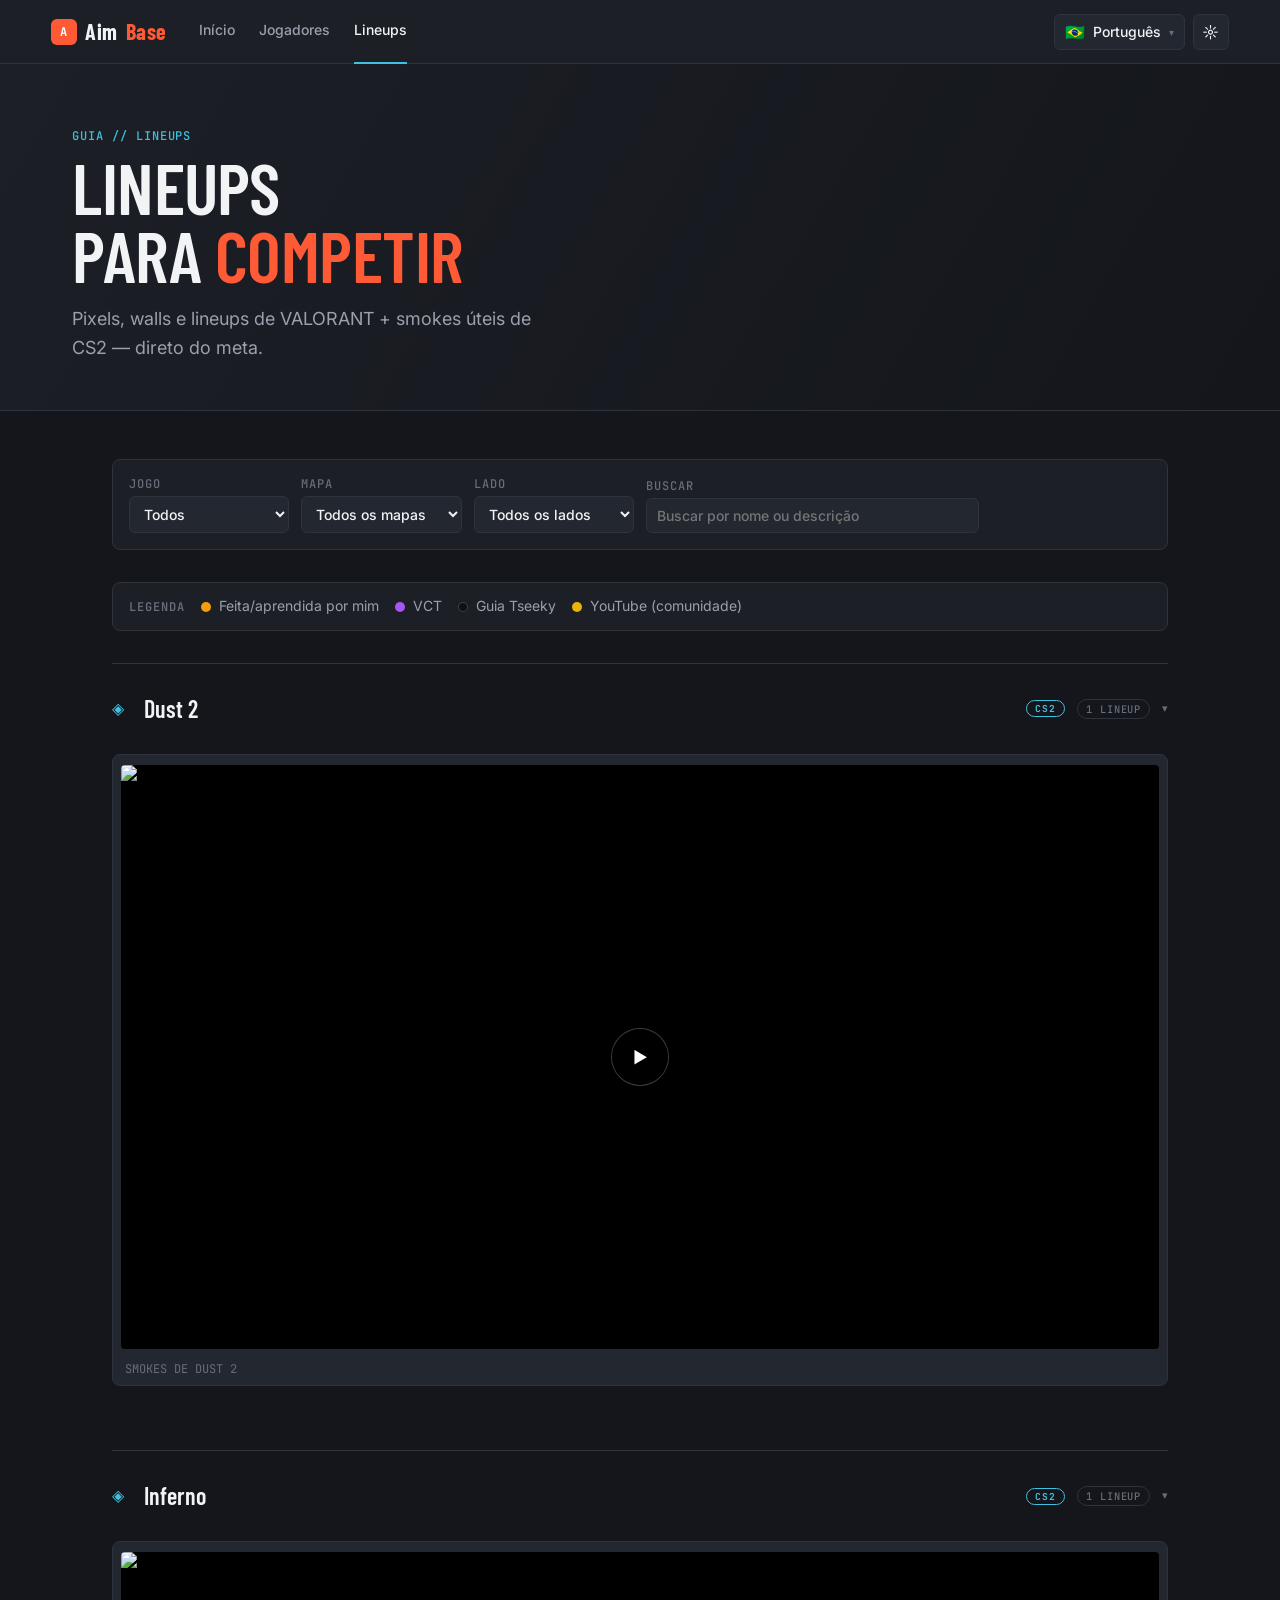
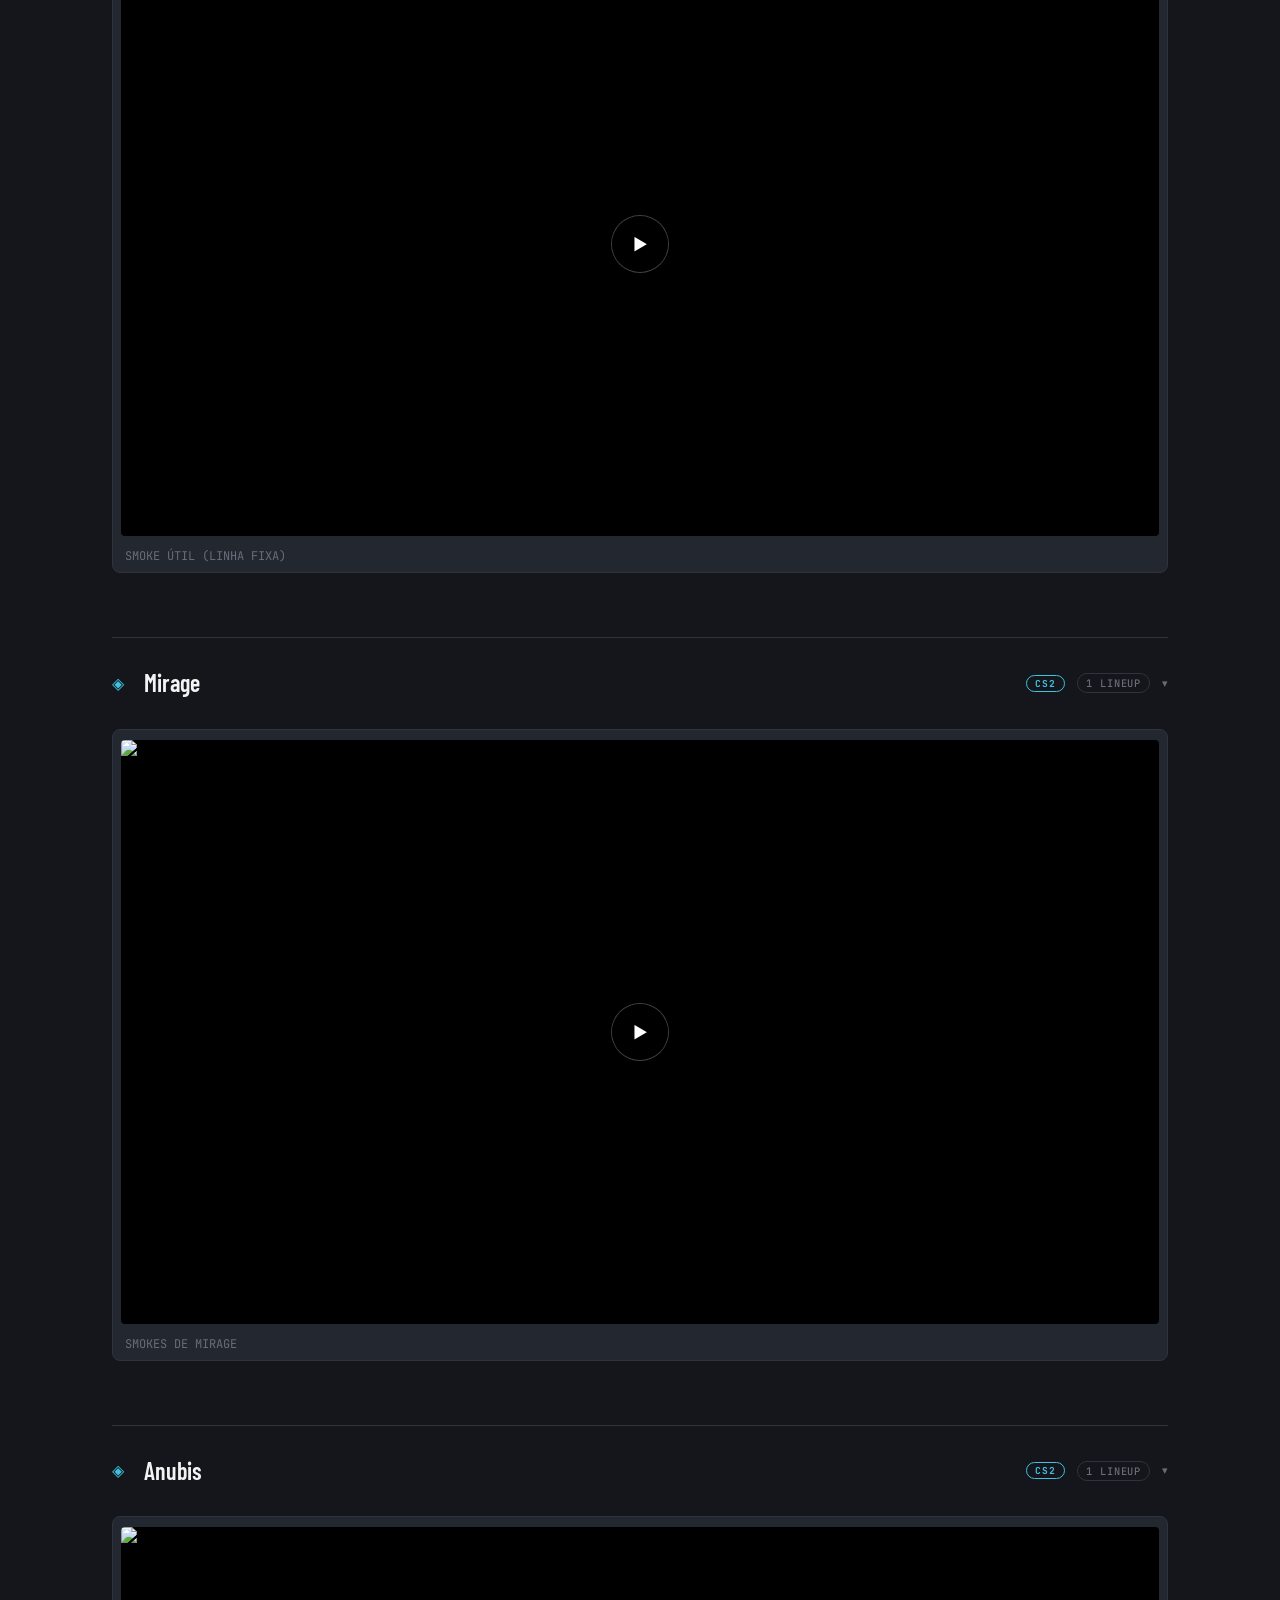
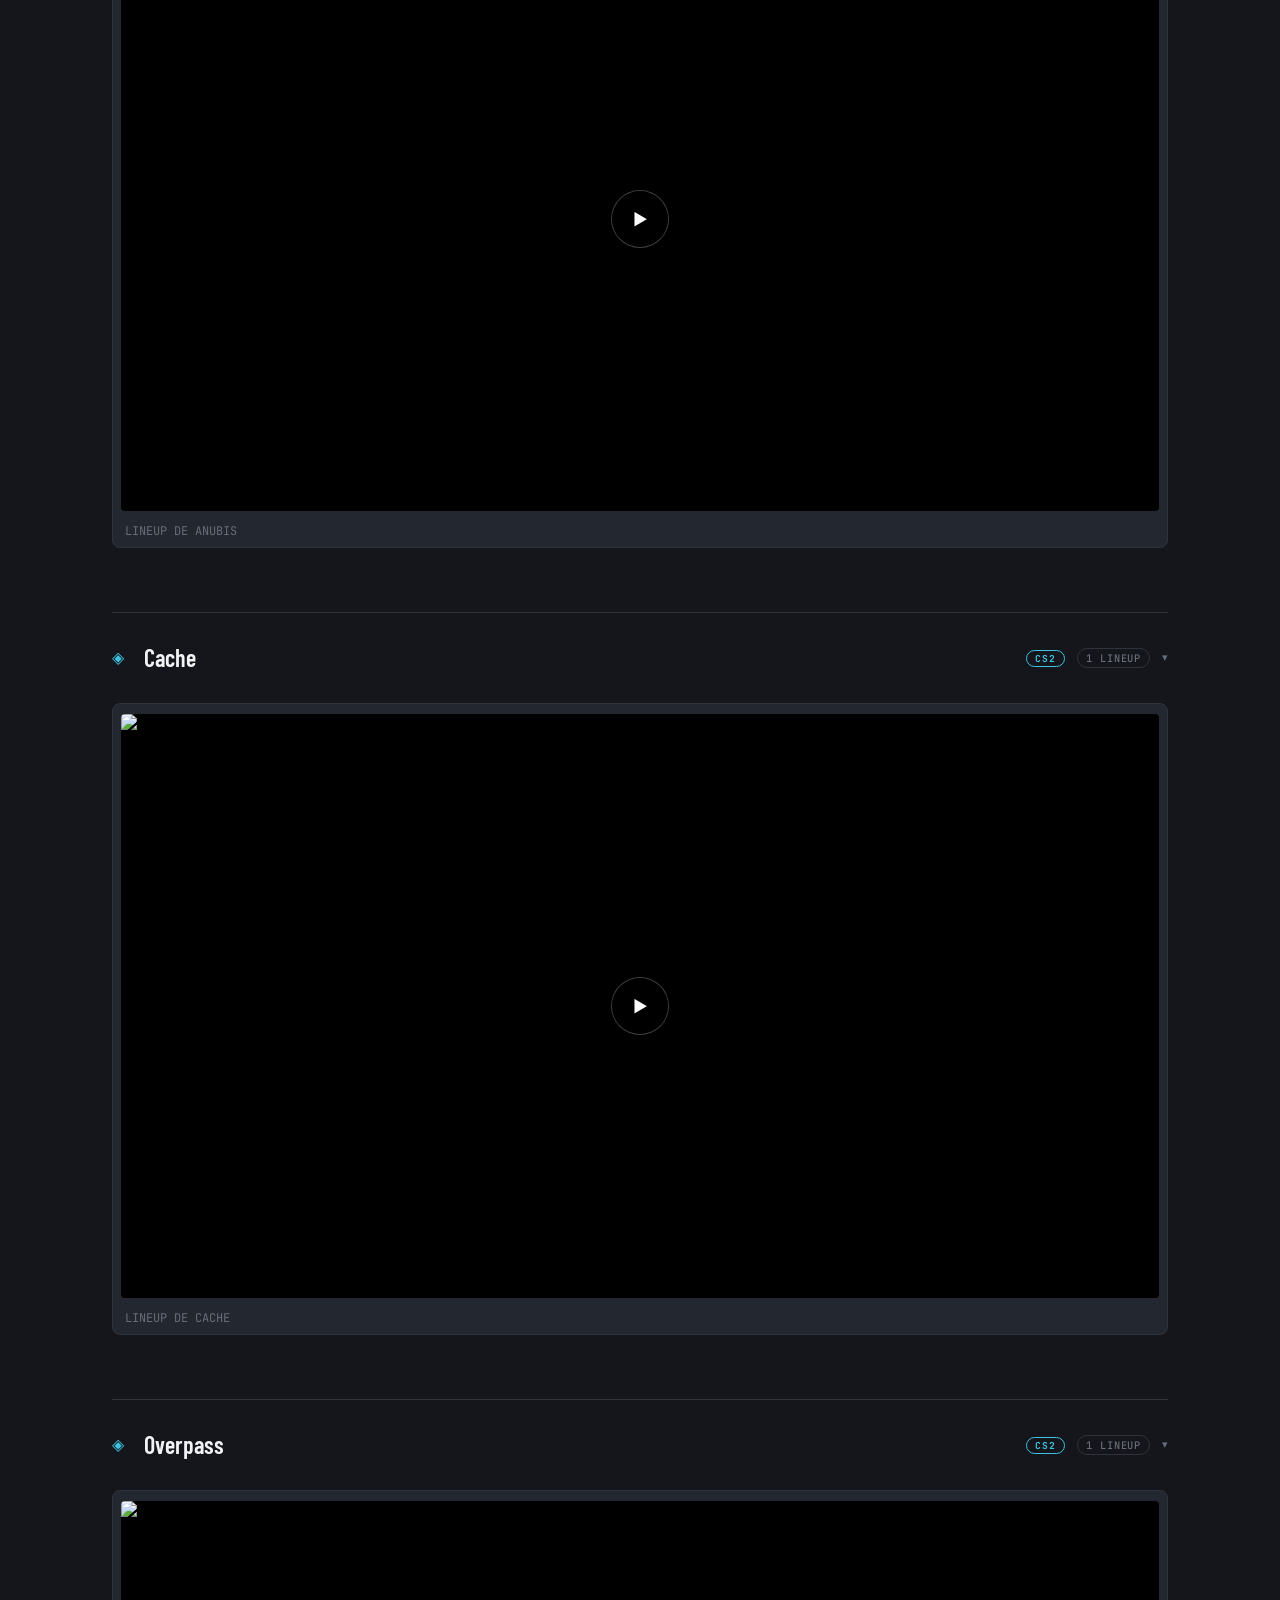
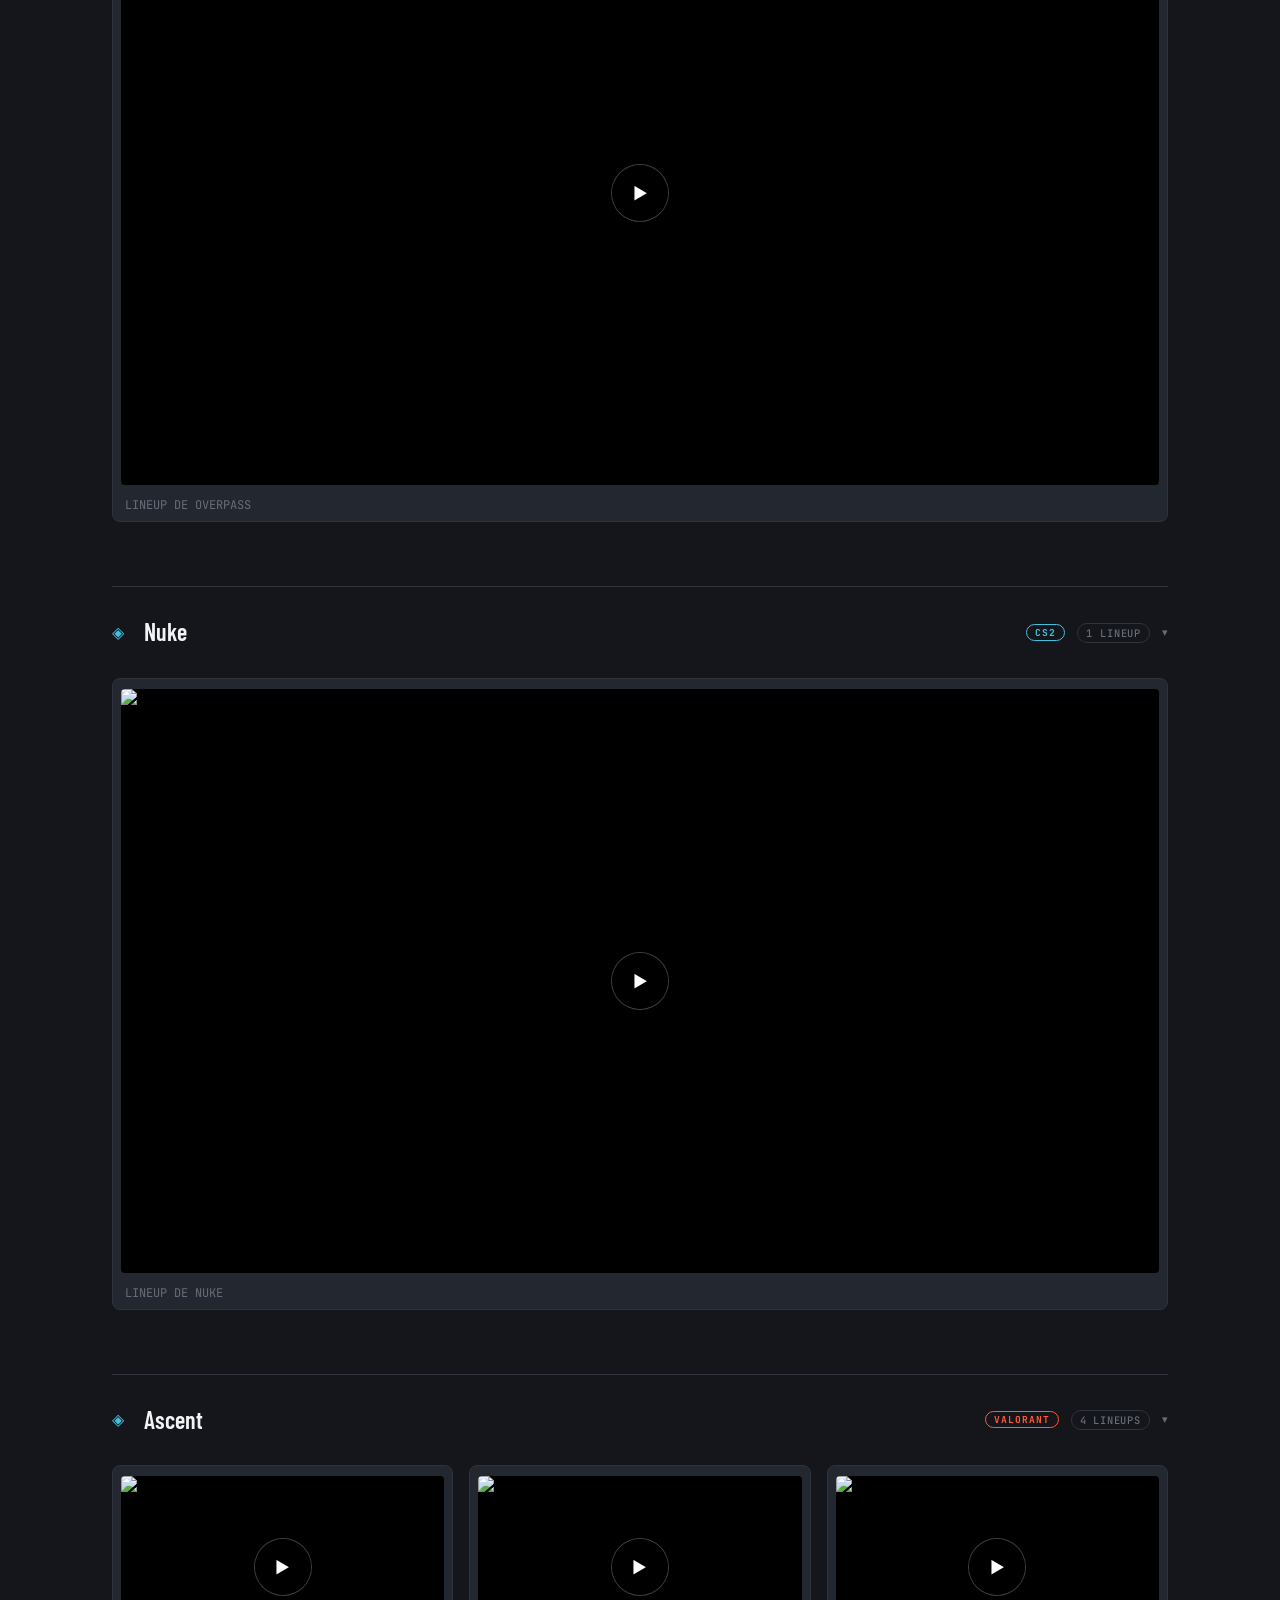
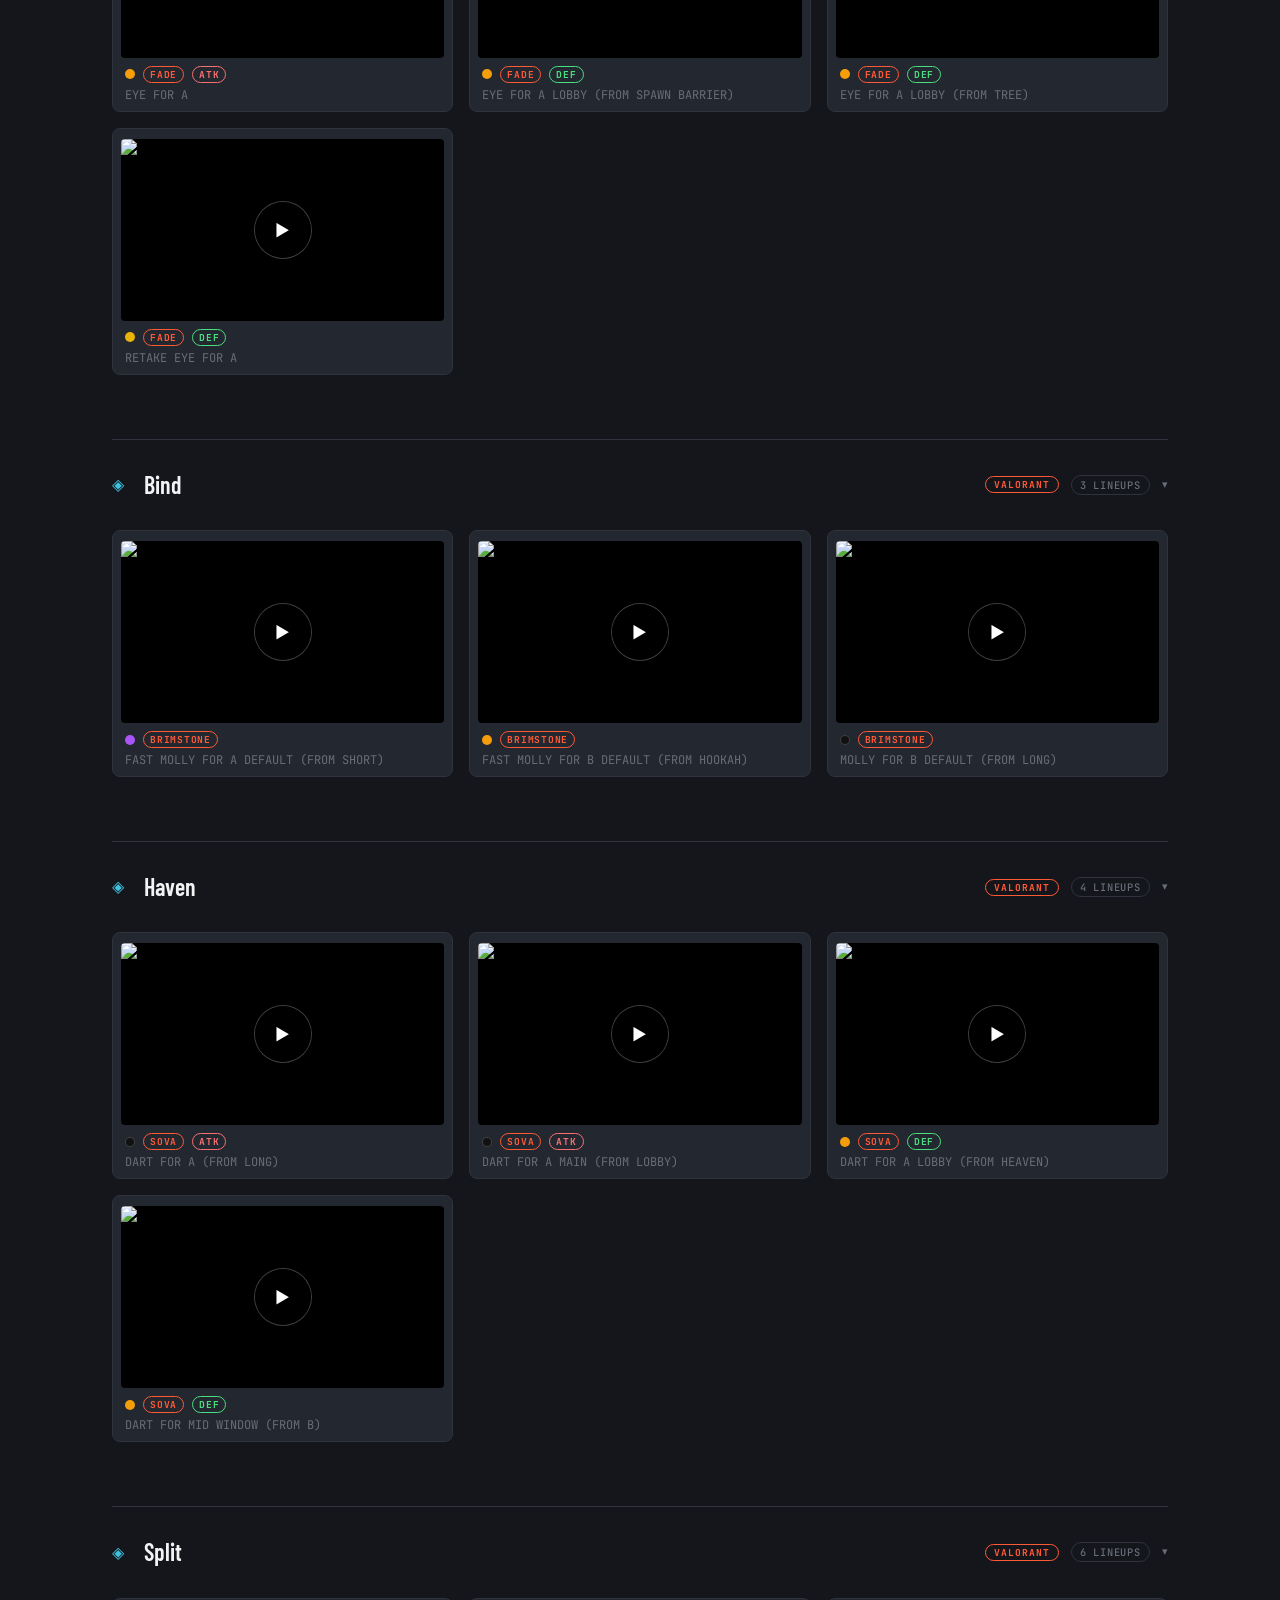
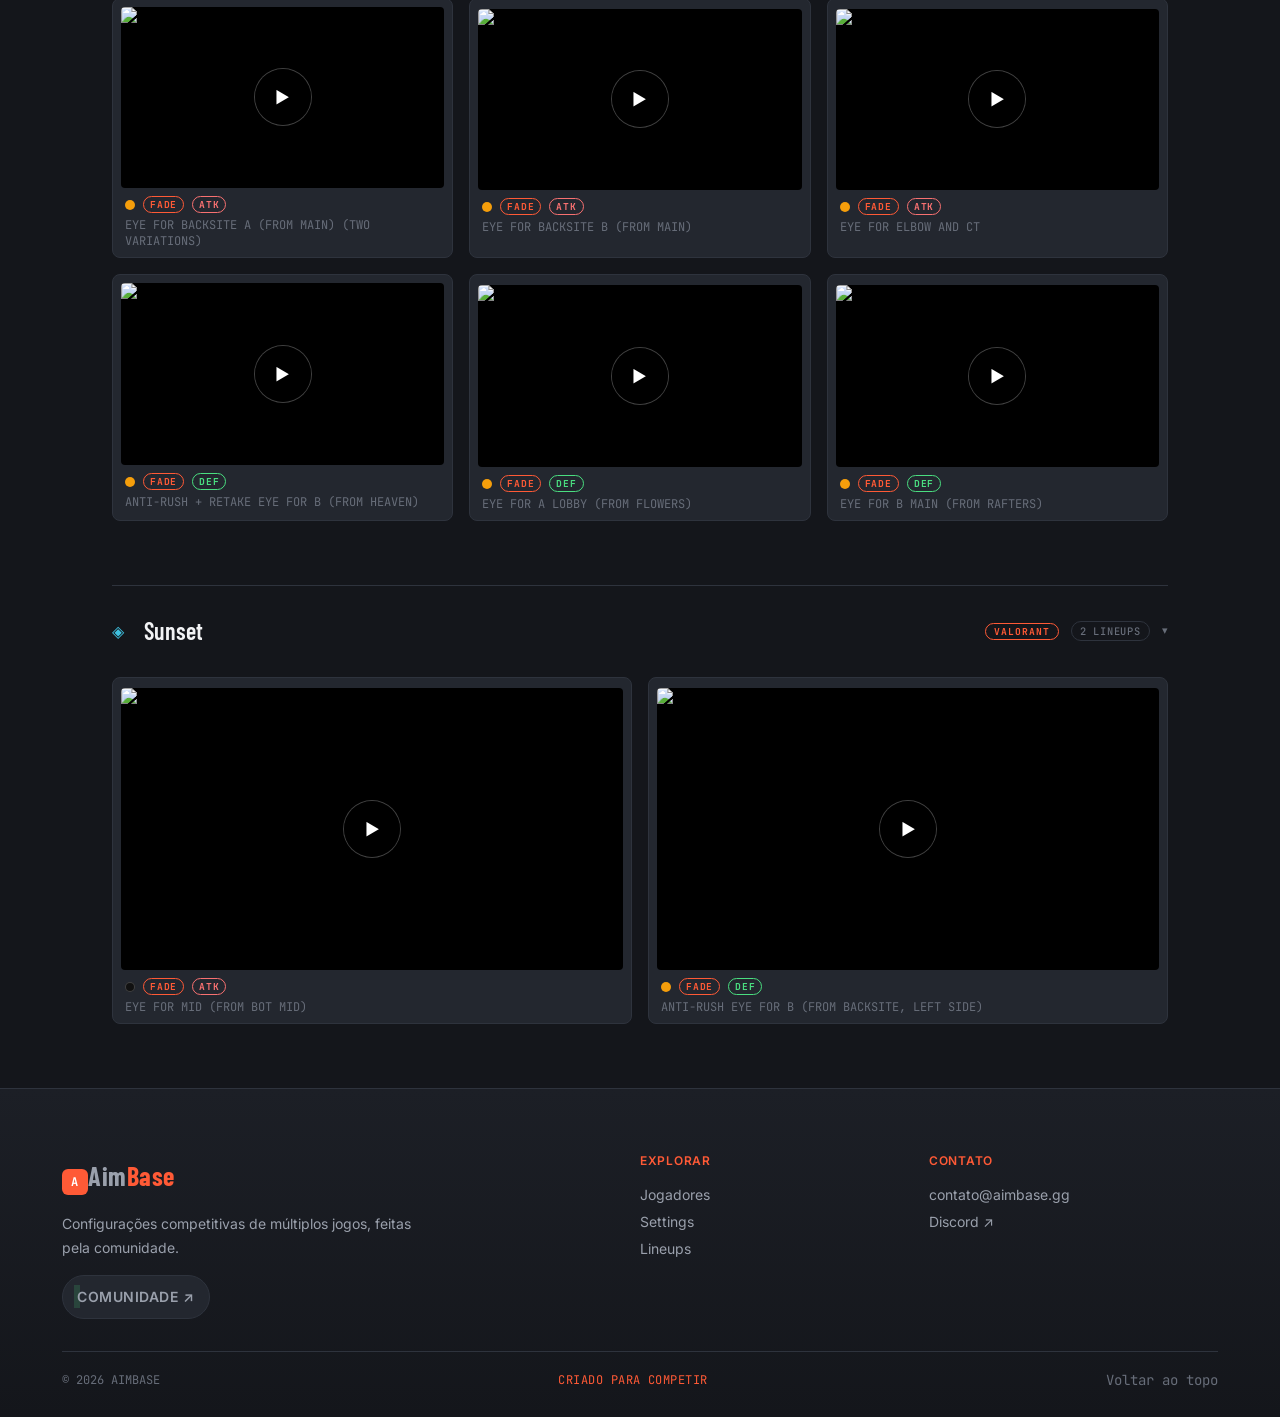
==== commit 4545f8b7: "refactor: remover comentarios e refazer rodape" ====
--- a/lineups.html
+++ b/lineups.html
@@ -36,7 +36,7 @@
   <link rel="stylesheet" href="assets/css/language-switcher.css">
 </head>
 
-<body data-page="lineups" class="dark">
+<body id="top" data-page="lineups" class="dark">
   <header class="site-header">
     <a class="logo" href="index.html"><span class="logo-dot">A</span>Aim<span>Base</span></a>
     <nav class="top-nav" aria-label="Navegação principal"><a href="index.html" data-i18n="nav.home">Início</a><a
@@ -117,25 +117,40 @@
   </main>
 
   <footer class="site-footer">
-    <div class="footer-brand"><a class="logo" href="index.html"><span class="logo-dot">A</span>Aim<span>Base</span></a>
-      <p data-i18n="footer.desc">Configurações competitivas de múltiplos jogos, feitas pela comunidade.</p>
+    <div class="footer-main">
+      <div class="footer-brand">
+        <a class="logo" href="index.html"><span class="logo-dot">A</span>Aim<span>Base</span></a>
+        <p data-i18n="footer.desc">Configurações competitivas de múltiplos jogos, feitas pela comunidade.</p>
+        <a class="footer-community" href="https://discord.gg/pqPbX3uK9" target="_blank" rel="noopener">
+          <span class="footer-community__dot" aria-hidden="true"></span>
+          <span data-i18n="footer.community">Comunidade</span>
+          <span aria-hidden="true">↗</span>
+        </a>
+      </div>
+      <nav class="footer-col" aria-label="Explorar" data-i18n-aria-label="footer.explore">
+        <h3 data-i18n="footer.explore">Explorar</h3>
+        <a href="index.html#players" data-i18n="nav.players">Jogadores</a>
+        <a href="index.html#players" data-i18n="footer.settings">Settings</a>
+        <a href="#lineups" data-i18n="nav.lineups">Lineups</a>
+      </nav>
+      <nav class="footer-col" aria-label="Contato" data-i18n-aria-label="footer.contact">
+        <h3 data-i18n="footer.contact">Contato</h3>
+        <a href="mailto:contato@aimbase.gg">contato@aimbase.gg</a>
+        <a href="https://discord.gg/pqPbX3uK9" target="_blank" rel="noopener">Discord ↗</a>
+      </nav>
     </div>
-    <div>
-      <h3 data-i18n="footer.explore">Explorar</h3><a href="index.html#players" data-i18n="nav.players">Jogadores</a><a
-        href="index.html#players" data-i18n="footer.settings">Settings</a><a href="#lineups" data-i18n="nav.lineups">Lineups</a>
+    <div class="footer-bottom">
+      <span>© 2026 AIMBASE</span>
+      <span class="footer-credit" data-i18n="footer.credit">CRIADO PARA COMPETIR</span>
+      <a class="footer-top" href="#top" data-i18n="footer.backToTop">Voltar ao topo ↑</a>
     </div>
-    <div>
-      <h3 data-i18n="footer.contact">Contato</h3><a href="mailto:contato@aimbase.gg">contato@aimbase.gg</a><a
-        href="#lineups" data-i18n="footer.lineupsLink">Ver lineups</a>
-    </div>
-    <div class="footer-credit"><span>© 2026 AIMBASE</span><span data-i18n="footer.credit">CRIADO PARA COMPETIR</span></div>
   </footer>
 
   <div class="toast" id="toast" role="status"></div>
-  <script src="assets/i18n/i18n.js"></script>
-  <script src="data.js"></script>
-  <script src="shared.js"></script>
-  <script src="assets/js/lineups.js"></script>
+  <script src="assets/i18n/i18n.js" defer></script>
+  <script src="data.js" defer></script>
+  <script src="shared.js" defer></script>
+  <script src="assets/js/lineups.js" defer></script>
 </body>
 
 </html>
--- a/assets/css/layout.css
+++ b/assets/css/layout.css
@@ -143,19 +143,66 @@
 /* ----- Footer ----- */
 .site-footer {
   border-top: 1px solid var(--border-subtle);
+  background: linear-gradient(180deg, var(--bg-surface) 0%, var(--bg-base) 100%);
+  padding: var(--space-8) max(20px, calc((100% - 1156px) / 2)) var(--space-5);
+}
+
+.footer-main {
+  display: grid;
+  grid-template-columns: minmax(0, 2.2fr) minmax(150px, 1fr) minmax(180px, 1.2fr);
+  gap: var(--space-7);
+  padding-bottom: var(--space-6);
+}
+
+.footer-brand .logo {
+  font-size: 26px;
+}
+
+.footer-brand p {
+  max-width: 380px;
+  color: var(--text-secondary);
+  font-size: var(--fs-sm);
+  line-height: 1.7;
+  margin: var(--space-3) 0 var(--space-4);
+}
+
+.footer-community {
+  display: inline-flex;
+  align-items: center;
+  gap: var(--space-2);
+  width: max-content;
+  max-width: 100%;
+  padding: 8px 14px;
+  border: 1px solid var(--border-subtle);
+  border-radius: var(--radius-badge);
+  background: var(--bg-surface-alt);
+  color: var(--text-primary);
+  font-size: var(--fs-xs);
+  font-weight: 600;
+  letter-spacing: 0.04em;
+  text-transform: uppercase;
+  transition: border-color var(--t-fast), background var(--t-fast), color var(--t-fast);
+}
+
+.footer-community:hover {
+  border-color: var(--accent-primary);
   background: var(--bg-base);
-  padding: var(--space-7) max(20px, calc((100% - 1156px) / 2));
-  display: grid;
-  grid-template-columns: 2fr 1fr 1fr 1.35fr;
-  gap: var(--space-6);
-}
-
-.footer-brand p {
-  max-width: 250px;
-  color: var(--text-secondary);
-  font-size: var(--fs-sm);
-  line-height: 1.6;
-  margin: var(--space-3) 0 0;
+  color: var(--accent-primary);
+}
+
+.footer-community__dot {
+  width: 7px;
+  height: 7px;
+  border-radius: 50%;
+  background: var(--accent-success);
+  box-shadow: 0 0 0 3px rgba(74, 222, 128, 0.16);
+}
+
+.footer-col {
+  display: flex;
+  flex-direction: column;
+  align-items: flex-start;
+  gap: 2px;
 }
 
 .site-footer h3 {
@@ -163,7 +210,7 @@
   color: var(--accent-primary);
   letter-spacing: 0.06em;
   text-transform: uppercase;
-  margin: 4px 0 var(--space-3);
+  margin: 0 0 var(--space-3);
 }
 
 .site-footer a {
@@ -173,24 +220,36 @@
   color: var(--text-secondary);
   font-size: var(--fs-sm);
   line-height: 1.8;
+  transition: color var(--t-fast);
 }
 
 .site-footer a:hover {
   color: var(--text-primary);
 }
 
-.footer-credit {
-  display: flex;
-  flex-direction: column;
+.footer-bottom {
+  display: flex;
+  align-items: center;
   justify-content: space-between;
-  align-items: flex-end;
+  flex-wrap: wrap;
+  gap: var(--space-3);
+  border-top: 1px solid var(--border-subtle);
+  padding-top: var(--space-4);
   color: var(--text-muted);
   font: 400 0.75rem var(--font-mono);
-  text-align: right;
-}
-
-.footer-credit span:last-child {
-  color: var(--accent-primary);
+}
+
+.footer-credit {
+  color: var(--accent-primary);
+  letter-spacing: 0.04em;
+}
+
+.footer-top {
+  color: var(--text-muted) !important;
+}
+
+.footer-top:hover {
+  color: var(--accent-primary) !important;
 }
 
 /* ----- Mobile nav ----- */
--- a/assets/css/components/buttons.css
+++ b/assets/css/components/buttons.css
@@ -8,7 +8,6 @@
 .copy-all,
 .save-player,
 .auth-submit,
-.comment-form button,
 .copy-code {
   display: inline-flex;
   align-items: center;
--- a/assets/css/components/forms.css
+++ b/assets/css/components/forms.css
@@ -19,8 +19,6 @@
 .form-grid input,
 .form-grid select,
 .auth-field input,
-.comment-form input,
-.comment-form textarea,
 .admin-form input,
 .admin-form select,
 .admin-form textarea {
@@ -42,8 +40,6 @@
 .form-grid input:focus,
 .form-grid select:focus,
 .auth-field:focus-within,
-.comment-form input:focus,
-.comment-form textarea:focus,
 .admin-form input:focus,
 .admin-form select:focus,
 .admin-form textarea:focus {
--- a/assets/css/responsive.css
+++ b/assets/css/responsive.css
@@ -55,7 +55,7 @@
     display: none;
   }
 
-  .hero-banner {
+  .hero-banner-wrap {
     display: none;
   }
 
@@ -129,16 +129,21 @@
   }
 
   .site-footer {
+    padding-bottom: calc(var(--space-8) + 64px);
+  }
+
+  .footer-main {
     grid-template-columns: 1fr 1fr;
     gap: var(--space-5);
-    padding-bottom: calc(var(--space-7) + 64px);
-  }
-
-  .footer-credit {
-    grid-column: 1 / -1;
-    flex-direction: row;
-    justify-content: space-between;
-    text-align: left;
+  }
+
+  .footer-brand {
+    grid-column: 1 / -1;
+  }
+
+  .footer-bottom {
+    flex-direction: column;
+    align-items: flex-start;
   }
 
   .clip-desktop-only {
@@ -151,17 +156,6 @@
 
   .clips-grid {
     grid-template-columns: 1fr;
-  }
-
-  .comments-section {
-    grid-template-columns: 1fr;
-    gap: var(--space-4);
-  }
-
-  /* Clips profissionais: desktop fica oculto, mobile visível */
-  .profile-comments {
-    border-top: 1px solid var(--border-subtle);
-    padding-top: var(--space-5);
   }
 
   /* Cartão FIFA versão perfil: empilha em coluna no mobile */
@@ -273,4 +267,8 @@
   .form-grid {
     grid-template-columns: 1fr;
   }
-}
+
+  .footer-main {
+    grid-template-columns: 1fr;
+  }
+}
